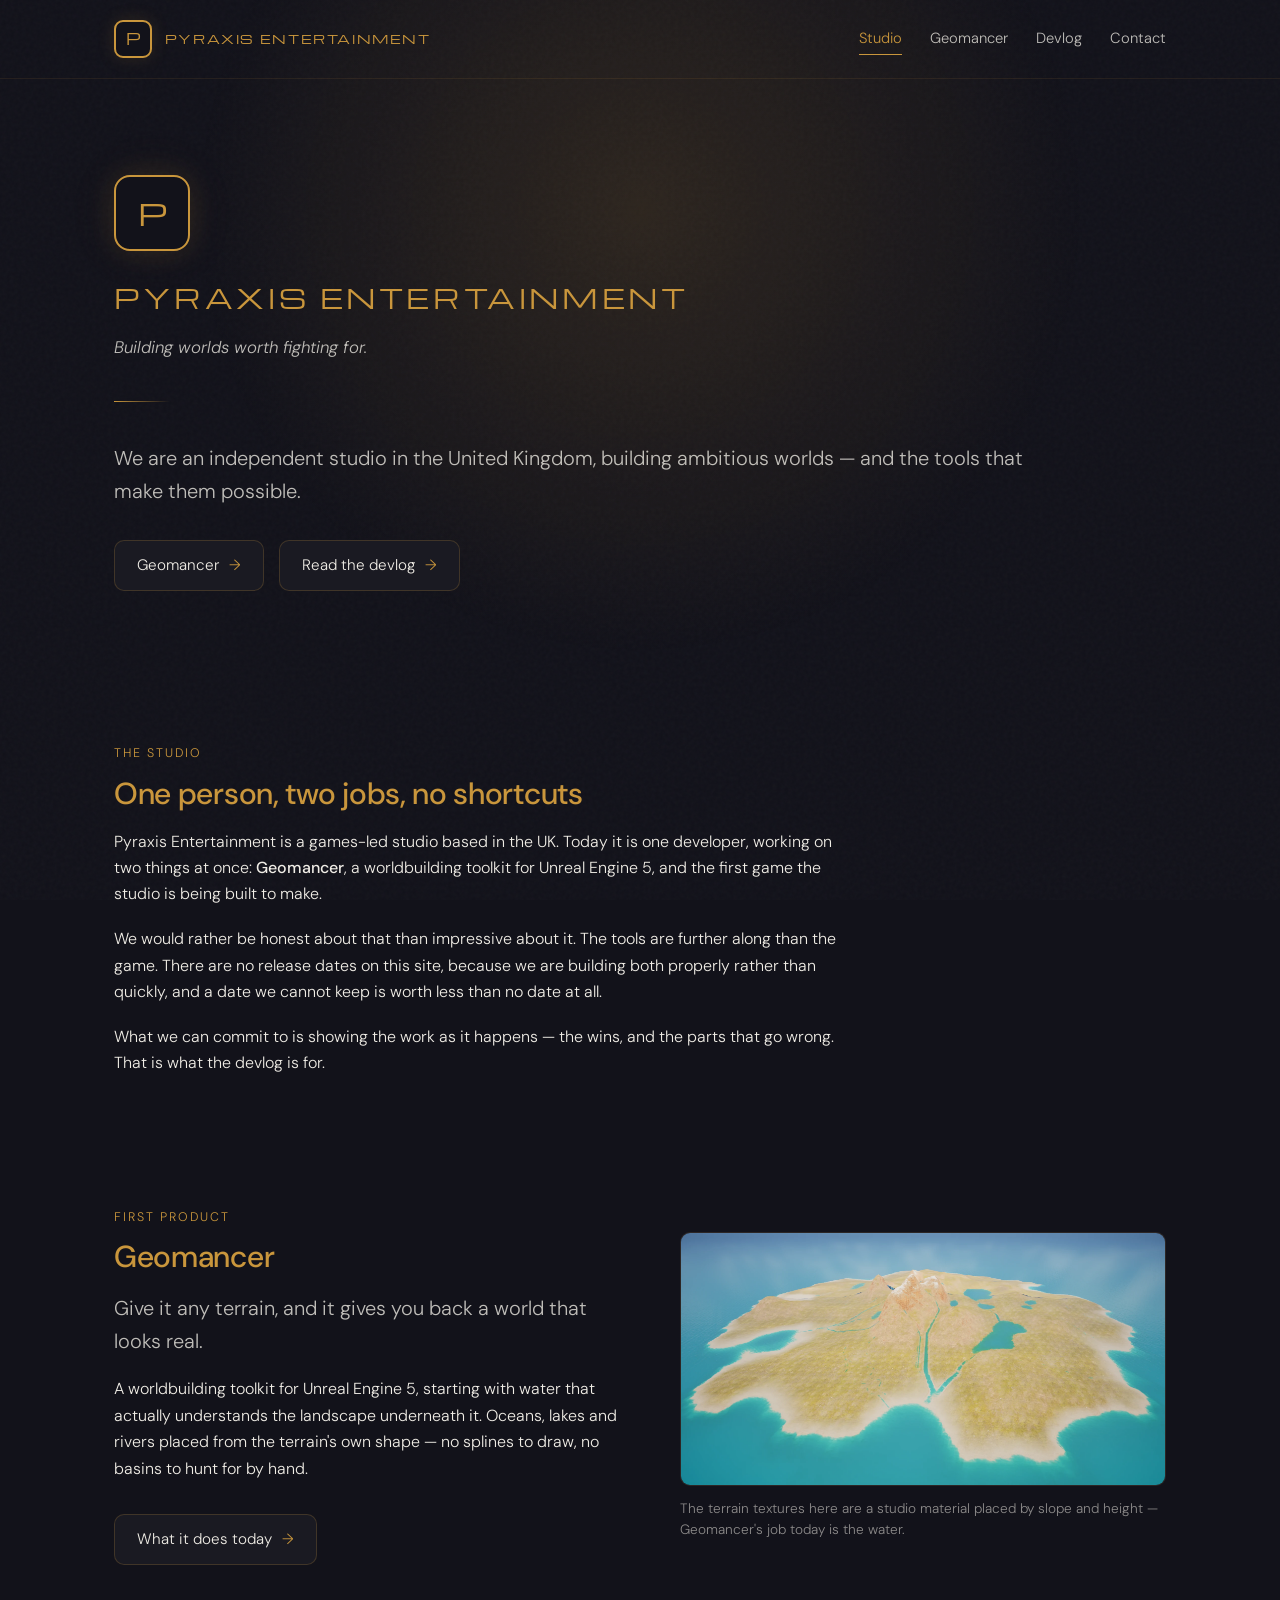
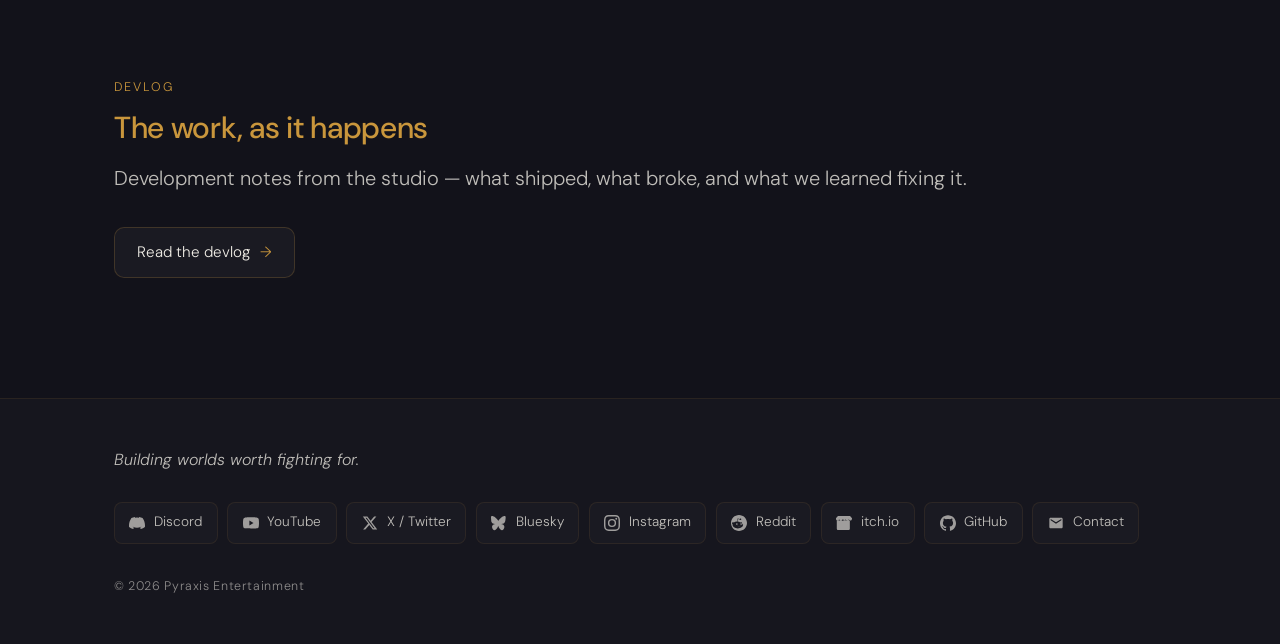
==== index.html @ 4673c550 "Polish §2: the indexing infrastructure the site was missing Support moved to a private inbox on 7 Au" ====
<!DOCTYPE html>
<html lang="en">
<head>
    <meta charset="UTF-8">
    <meta name="viewport" content="width=device-width, initial-scale=1.0">
    <title>Pyraxis Entertainment — Building worlds worth fighting for.</title>
    <meta name="description" content="An independent UK games studio building ambitious worlds — and the tools that make them possible. Geomancer is our worldbuilding toolkit for Unreal Engine 5.">
    <link rel="canonical" href="https://pyraxisentertainment.com/">
    <meta property="og:title" content="Pyraxis Entertainment">
    <meta property="og:description" content="Indie game studio. Building worlds worth fighting for.">
    <meta property="og:url" content="https://pyraxisentertainment.com/">
    <meta property="og:type" content="website">
    <meta property="og:image" content="https://pyraxisentertainment.com/assets/og-image.jpg">
    <meta property="og:image:alt" content="Aerial view of an island in Unreal Engine: ocean, lakes and winding rivers, shorelines shaded by shallow-water materials.">
    <meta name="twitter:card" content="summary_large_image">
    <meta name="theme-color" content="#12121A">
    <link rel="icon" type="image/svg+xml" href="favicon.svg">
    <link rel="icon" type="image/x-icon" href="favicon.ico">
    <link rel="icon" type="image/png" sizes="32x32" href="favicon-32.png">
    <link rel="icon" type="image/png" sizes="64x64" href="favicon-64.png">
    <link rel="icon" type="image/png" sizes="128x128" href="favicon-128.png">
    <link rel="apple-touch-icon" href="apple-touch-icon.png">
    <link rel="preconnect" href="https://fonts.googleapis.com">
    <link rel="preconnect" href="https://fonts.gstatic.com" crossorigin>
    <link href="https://fonts.googleapis.com/css2?family=DM+Sans:ital,wght@0,300;0,400;0,500;1,300;1,400&family=Michroma&display=swap" rel="stylesheet">
    <link rel="stylesheet" href="assets/site.css">

    <!-- Structured data. The rule for every block on this site: it must not
         assert anything the page does not already say out loud. Structured
         data that disagrees with visible content is a manual-action risk,
         not an optimisation. Everything below appears on this page. -->
    <script type="application/ld+json">
    {
        "@context": "https://schema.org",
        "@type": "Organization",
        "name": "Pyraxis Entertainment",
        "url": "https://pyraxisentertainment.com/",
        "logo": "https://pyraxisentertainment.com/favicon-128.png",
        "description": "An independent studio in the United Kingdom, building ambitious worlds — and the tools that make them possible.",
        "sameAs": [
            "https://discord.gg/krRfyV6c7s",
            "https://youtube.com/@PyraxisGames",
            "https://x.com/PyraxisGames",
            "https://bsky.app/profile/pyraxisgames.bsky.social",
            "https://instagram.com/pyraxis_games",
            "https://reddit.com/r/PyraxisGames",
            "https://pyraxisgames.itch.io",
            "https://github.com/Pyraxis-Entertainment"
        ]
    }
    </script>
</head>
<body>
    <a class="skip-link" href="#main">Skip to content</a>

    <header class="site-header">
        <div class="wrap">
            <a class="brand" href="./">
                <span class="brand-mark" aria-hidden="true">P</span>
                <span class="brand-name">Pyraxis Entertainment</span>
            </a>
            <nav class="site-nav" aria-label="Primary">
                <a href="./" aria-current="page">Studio</a>
                <a href="geomancer/">Geomancer</a>
                <a href="devlog/">Devlog</a>
                <a href="contact/">Contact</a>
            </nav>
        </div>
    </header>

    <main id="main">
        <section class="hero">
            <div class="wrap">
                <div class="hero-mark" aria-hidden="true"><span>P</span></div>
                <h1 class="wordmark">Pyraxis Entertainment</h1>
                <p class="tagline">Building worlds worth fighting for.</p>
                <hr class="rule">
                <p class="lede">We are an independent studio in the United Kingdom, building ambitious worlds — and the tools that make them possible.</p>
                <div class="button-row">
                    <a class="btn" href="geomancer/">Geomancer <span class="btn-arrow" aria-hidden="true">&rarr;</span></a>
                    <a class="btn" href="devlog/">Read the devlog <span class="btn-arrow" aria-hidden="true">&rarr;</span></a>
                </div>
            </div>
        </section>

        <section>
            <div class="wrap">
                <p class="eyebrow">The studio</p>
                <h2>One person, two jobs, no shortcuts</h2>
                <div class="prose">
                    <p>Pyraxis Entertainment is a games-led studio based in the UK. Today it is one developer, working on two things at once: <strong>Geomancer</strong>, a worldbuilding toolkit for Unreal Engine 5, and the first game the studio is being built to make.</p>
                    <p>We would rather be honest about that than impressive about it. The tools are further along than the game. There are no release dates on this site, because we are building both properly rather than quickly, and a date we cannot keep is worth less than no date at all.</p>
                    <p>What we can commit to is showing the work as it happens — the wins, and the parts that go wrong. That is what the devlog is for.</p>
                </div>
            </div>
        </section>

        <section>
            <div class="wrap">
                <div class="split">
                    <div>
                        <p class="eyebrow">First product</p>
                        <h2>Geomancer</h2>
                        <p class="lede">Give it any terrain, and it gives you back a world that looks real.</p>
                        <p>A worldbuilding toolkit for Unreal Engine 5, starting with water that actually understands the landscape underneath it. Oceans, lakes and rivers placed from the terrain's own shape — no splines to draw, no basins to hunt for by hand.</p>
                        <div class="button-row">
                            <a class="btn" href="geomancer/">What it does today <span class="btn-arrow" aria-hidden="true">&rarr;</span></a>
                        </div>
                    </div>
                    <figure class="figure-flush">
                        <picture>
                            <source srcset="assets/shots/geomancer-island-hero.webp" type="image/webp">
                            <img src="assets/shots/geomancer-island-hero.jpg" width="1920" height="1001" loading="lazy" decoding="async" alt="Aerial view of an island in Unreal Engine: ocean, lakes and winding rivers, shorelines shaded by shallow-water materials.">
                        </picture>
                        <figcaption>The terrain textures here are a studio material placed by slope and height — Geomancer's job today is the water.</figcaption>
                    </figure>
                </div>
            </div>
        </section>

        <section>
            <div class="wrap">
                <p class="eyebrow">Devlog</p>
                <h2>The work, as it happens</h2>
                <p class="lede">Development notes from the studio — what shipped, what broke, and what we learned fixing it.</p>
                <div class="button-row">
                    <a class="btn" href="devlog/">Read the devlog <span class="btn-arrow" aria-hidden="true">&rarr;</span></a>
                </div>
            </div>
        </section>
    </main>

    <footer class="site-footer">
        <div class="wrap">
            <p class="footer-tagline">Building worlds worth fighting for.</p>
            <nav class="follow" aria-label="Follow and contact">
                <a href="https://discord.gg/krRfyV6c7s" target="_blank" rel="noopener noreferrer">
                    <svg viewBox="0 0 24 24" aria-hidden="true"><path d="M20.317 4.37a19.791 19.791 0 0 0-4.885-1.515.074.074 0 0 0-.079.037c-.21.375-.444.864-.608 1.25a18.27 18.27 0 0 0-5.487 0 12.64 12.64 0 0 0-.617-1.25.077.077 0 0 0-.079-.037A19.736 19.736 0 0 0 3.677 4.37a.07.07 0 0 0-.032.027C.533 9.046-.32 13.58.099 18.057a.082.082 0 0 0 .031.057 19.9 19.9 0 0 0 5.993 3.03.078.078 0 0 0 .084-.028 14.09 14.09 0 0 0 1.226-1.994.076.076 0 0 0-.041-.106 13.107 13.107 0 0 1-1.872-.892.077.077 0 0 1-.008-.128 10.2 10.2 0 0 0 .372-.292.074.074 0 0 1 .077-.01c3.928 1.793 8.18 1.793 12.062 0a.074.074 0 0 1 .078.01c.12.098.246.198.373.292a.077.077 0 0 1-.006.127 12.299 12.299 0 0 1-1.873.892.077.077 0 0 0-.041.107c.36.698.772 1.362 1.225 1.993a.076.076 0 0 0 .084.028 19.839 19.839 0 0 0 6.002-3.03.077.077 0 0 0 .032-.054c.5-5.177-.838-9.674-3.549-13.66a.061.061 0 0 0-.031-.03z"/></svg>
                    <span>Discord</span>
                </a>
                <a href="https://youtube.com/@PyraxisGames" target="_blank" rel="noopener noreferrer">
                    <svg viewBox="0 0 24 24" aria-hidden="true"><path d="M23.498 6.186a3.016 3.016 0 0 0-2.122-2.136C19.505 3.545 12 3.545 12 3.545s-7.505 0-9.377.505A3.017 3.017 0 0 0 .502 6.186C0 8.07 0 12 0 12s0 3.93.502 5.814a3.016 3.016 0 0 0 2.122 2.136c1.871.505 9.376.505 9.376.505s7.505 0 9.377-.505a3.015 3.015 0 0 0 2.122-2.136C24 15.93 24 12 24 12s0-3.93-.502-5.814zM9.545 15.568V8.432L15.818 12l-6.273 3.568z"/></svg>
                    <span>YouTube</span>
                </a>
                <a href="https://x.com/PyraxisGames" target="_blank" rel="noopener noreferrer">
                    <svg viewBox="0 0 24 24" aria-hidden="true"><path d="M18.244 2.25h3.308l-7.227 8.26 8.502 11.24H16.17l-5.214-6.817L4.99 21.75H1.68l7.73-8.835L1.254 2.25H8.08l4.713 6.231zm-1.161 17.52h1.833L7.084 4.126H5.117z"/></svg>
                    <span>X / Twitter</span>
                </a>
                <a href="https://bsky.app/profile/pyraxisgames.bsky.social" target="_blank" rel="noopener noreferrer">
                    <svg viewBox="0 0 24 24" aria-hidden="true"><path d="M12 10.8c-1.087-2.114-4.046-6.053-6.798-7.995C2.566.944 1.561 1.266.902 1.565.139 1.908 0 3.08 0 3.768c0 .69.378 5.65.624 6.479.785 2.627 3.6 3.497 6.212 3.252-3.953.564-7.15 2.702-4.037 8.009C5.098 24.49 7.582 22.27 9.377 19.5c.818-1.263 1.199-2.632 1.44-3.318.241.686.621 2.055 1.44 3.318 1.795 2.77 4.28 4.99 6.578 2.008 3.112-5.307-.084-7.445-4.037-8.009 2.612.245 5.427-.625 6.212-3.252C21.622 9.418 22 4.458 22 3.768c0-.69-.139-1.86-.902-2.203-.659-.299-1.664-.621-4.3 1.24C14.046 4.747 11.087 8.686 10 10.8h2z"/></svg>
                    <span>Bluesky</span>
                </a>
                <a href="https://instagram.com/pyraxis_games" target="_blank" rel="noopener noreferrer">
                    <svg viewBox="0 0 24 24" aria-hidden="true"><path d="M12 2.163c3.204 0 3.584.012 4.85.07 3.252.148 4.771 1.691 4.919 4.919.058 1.265.069 1.645.069 4.849 0 3.205-.012 3.584-.069 4.849-.149 3.225-1.664 4.771-4.919 4.919-1.266.058-1.644.07-4.85.07-3.204 0-3.584-.012-4.849-.07-3.26-.149-4.771-1.699-4.919-4.92-.058-1.265-.07-1.644-.07-4.849 0-3.204.013-3.583.07-4.849.149-3.227 1.664-4.771 4.919-4.919 1.266-.057 1.645-.069 4.849-.069zM12 0C8.741 0 8.333.014 7.053.072 2.695.272.273 2.69.073 7.052.014 8.333 0 8.741 0 12c0 3.259.014 3.668.072 4.948.2 4.358 2.618 6.78 6.98 6.98C8.333 23.986 8.741 24 12 24c3.259 0 3.668-.014 4.948-.072 4.354-.2 6.782-2.618 6.979-6.98.059-1.28.073-1.689.073-4.948 0-3.259-.014-3.667-.072-4.947-.196-4.354-2.617-6.78-6.979-6.98C15.668.014 15.259 0 12 0zm0 5.838a6.162 6.162 0 1 0 0 12.324 6.162 6.162 0 0 0 0-12.324zM12 16a4 4 0 1 1 0-8 4 4 0 0 1 0 8zm6.406-11.845a1.44 1.44 0 1 0 0 2.881 1.44 1.44 0 0 0 0-2.881z"/></svg>
                    <span>Instagram</span>
                </a>
                <a href="https://reddit.com/r/PyraxisGames" target="_blank" rel="noopener noreferrer">
                    <svg viewBox="0 0 24 24" aria-hidden="true"><path d="M12 0C5.373 0 0 5.373 0 12c0 6.627 5.373 12 12 12s12-5.373 12-12c0-6.627-5.373-12-12-12zm6.066 13.98c.028.195.043.393.043.594 0 3.03-3.527 5.49-7.874 5.49-4.348 0-7.875-2.46-7.875-5.49 0-.21.017-.416.05-.618A1.624 1.624 0 0 1 1.5 12.5c0-.907.735-1.641 1.641-1.641.43 0 .82.166 1.113.437 1.18-.853 2.814-1.395 4.621-1.455l.912-4.3a.34.34 0 0 1 .404-.265l3.038.639c.192-.393.584-.667 1.042-.667a1.169 1.169 0 1 1 0 2.337 1.17 1.17 0 0 1-1.149-.95l-2.72-.571-.813 3.832c1.773.072 3.37.614 4.529 1.455.293-.268.68-.433 1.107-.433.906 0 1.64.734 1.64 1.641 0 .56-.28 1.054-.707 1.35l.008.07zM8.834 12.5a1.169 1.169 0 1 0 0 2.337 1.169 1.169 0 0 0 0-2.337zm6.332 0a1.169 1.169 0 1 0 0 2.337 1.169 1.169 0 0 0 0-2.337zm-5.246 3.785c-.083-.083-.083-.218 0-.3.083-.084.218-.084.3 0 .585.585 1.536.814 1.78.814s1.195-.23 1.78-.814c.083-.084.218-.084.3 0 .084.082.084.217 0 .3-.694.695-1.702.934-2.08.934-.378 0-1.386-.24-2.08-.934z"/></svg>
                    <span>Reddit</span>
                </a>
                <a href="https://pyraxisgames.itch.io" target="_blank" rel="noopener noreferrer">
                    <svg viewBox="0 0 24 24" aria-hidden="true"><path d="M3.13 1.338C2.08 1.96.02 4.328 0 4.95v1.03c0 1.303.963 2.412 2.204 2.412 1.386 0 2.476-1.088 2.476-2.41 0 1.322 1.02 2.41 2.405 2.41 1.386 0 2.405-1.088 2.405-2.41 0 1.322 1.063 2.41 2.45 2.41h.12c1.386 0 2.45-1.088 2.45-2.41 0 1.322 1.02 2.41 2.405 2.41 1.385 0 2.405-1.088 2.405-2.41 0 1.322 1.09 2.41 2.476 2.41C22.037 8.392 24 7.283 24 5.98V4.95c-.02-.622-2.08-2.99-3.13-3.612H3.13zm9.12 5.694c-.283.453-.704.965-1.372 1.268-.46.21-.918.27-1.378.27-.86 0-1.432-.332-1.768-.558-.39.254-.942.558-1.768.558-.46 0-.92-.06-1.378-.27-.642-.29-1.07-.77-1.37-1.203-.15.36-.32.638-.52.878-.363.437-.863.79-1.506.96V20.5c0 .602.535 1.839 1.81 2.162h15.952c1.275-.323 1.81-1.56 1.81-2.162V8.935c-.643-.17-1.143-.523-1.506-.96-.2-.24-.37-.517-.52-.877-.3.432-.727.912-1.37 1.202-.457.21-.917.27-1.377.27-.826 0-1.378-.304-1.768-.558-.336.226-.908.558-1.768.558-.46 0-.918-.06-1.378-.27-.668-.303-1.09-.815-1.372-1.268zM7.17 11.36c.006.007 2.382 2.862 4.743 5.49L7.26 22.263h1.2l3.498-3.963 2.895 3.963h4.063l-4.98-6.758 4.568-5.144h-1.195l-4.01 4.51-2.58-3.513H7.17z"/></svg>
                    <span>itch.io</span>
                </a>
                <a href="https://github.com/Pyraxis-Entertainment" target="_blank" rel="noopener noreferrer">
                    <svg viewBox="0 0 24 24" aria-hidden="true"><path d="M12 .297c-6.63 0-12 5.373-12 12 0 5.303 3.438 9.8 8.205 11.385.6.113.82-.258.82-.577 0-.285-.01-1.04-.015-2.04-3.338.724-4.042-1.61-4.042-1.61C4.422 18.07 3.633 17.7 3.633 17.7c-1.087-.744.084-.729.084-.729 1.205.084 1.838 1.236 1.838 1.236 1.07 1.835 2.809 1.305 3.495.998.108-.776.417-1.305.76-1.605-2.665-.3-5.466-1.332-5.466-5.93 0-1.31.465-2.38 1.235-3.22-.135-.303-.54-1.523.105-3.176 0 0 1.005-.322 3.3 1.23.96-.267 1.98-.399 3-.405 1.02.006 2.04.138 3 .405 2.28-1.552 3.285-1.23 3.285-1.23.645 1.653.24 2.873.12 3.176.765.84 1.23 1.91 1.23 3.22 0 4.61-2.805 5.625-5.475 5.92.42.36.81 1.096.81 2.22 0 1.606-.015 2.896-.015 3.286 0 .315.21.69.825.57C20.565 22.092 24 17.592 24 12.297c0-6.627-5.373-12-12-12"/></svg>
                    <span>GitHub</span>
                </a>
                <a href="contact/">
                    <svg viewBox="0 0 24 24" aria-hidden="true"><path d="M20 4H4c-1.1 0-2 .9-2 2v12c0 1.1.9 2 2 2h16c1.1 0 2-.9 2-2V6c0-1.1-.9-2-2-2zm0 4-8 5-8-5V6l8 5 8-5v2z"/></svg>
                    <span>Contact</span>
                </a>
            </nav>
            <p class="footer-legal">&copy; 2026 Pyraxis Entertainment</p>
        </div>
    </footer>
</body>
</html>
---- assets/site.css ----
/* ==========================================================================
   Pyraxis Entertainment — site styles
   Plain CSS. No framework, no build step, no dependencies.

   Tokens inherited from the original one-page site rather than re-derived,
   so the whole site reads as one family.

   Palette rules (Studio Standards v2):
     - never pure black, never pure white on a designed surface
     - Warm Gold is the workhorse accent; Crimson is the accent's accent
     - body copy is Warm White on Void (AAA); gold is for headings and rules
   ========================================================================== */

:root {
    --void: #12121A;
    --charcoal: #1A1A22;
    --warm-gold: #C9963C;
    --crimson: #8B1E2F;
    --warm-white: #F0EDE6;

    --gold-glow: rgba(201, 150, 60, 0.15);
    --gold-glow-strong: rgba(201, 150, 60, 0.3);

    /* Border and rule tints, derived from Warm Gold. */
    --rule-faint: rgba(201, 150, 60, 0.1);
    --rule: rgba(201, 150, 60, 0.22);
    --rule-strong: rgba(201, 150, 60, 0.35);

    /* Text ladder. Every step below is >= 4.5:1 on Void (WCAG AA).
       The original footer sat at 0.2 (1.75:1) and is deliberately not
       carried over — it would have failed on all four pages. */
    --text: var(--warm-white);
    --text-muted: rgba(240, 237, 230, 0.78);
    --text-dim: rgba(240, 237, 230, 0.55);

    --measure: 68ch;
    --page: 1100px;
}

*, *::before, *::after {
    margin: 0;
    padding: 0;
    box-sizing: border-box;
}

html {
    scroll-behavior: smooth;
    -webkit-text-size-adjust: 100%;
}

body {
    font-family: 'DM Sans', 'Inter', 'Segoe UI', sans-serif;
    font-weight: 300;
    background-color: var(--void);
    color: var(--text);
    line-height: 1.65;
    min-height: 100vh;
    display: flex;
    flex-direction: column;
    position: relative;
    overflow-x: hidden;
}

/* Subtle noise texture overlay — carried over from the one-pager. */
body::before {
    content: '';
    position: fixed;
    inset: 0;
    opacity: 0.03;
    background-image: url("data:image/svg+xml,%3Csvg viewBox='0 0 256 256' xmlns='http://www.w3.org/2000/svg'%3E%3Cfilter id='noise'%3E%3CfeTurbulence type='fractalNoise' baseFrequency='0.9' numOctaves='4' stitchTiles='stitch'/%3E%3C/filter%3E%3Crect width='100%25' height='100%25' filter='url(%23noise)'/%3E%3C/svg%3E");
    background-repeat: repeat;
    pointer-events: none;
    z-index: 0;
}

/* Radial gold glow behind the top of the page. */
body::after {
    content: '';
    position: absolute;
    top: -240px;
    left: 50%;
    transform: translateX(-50%);
    width: 900px;
    height: 900px;
    max-width: 160vw;
    background: radial-gradient(circle, var(--gold-glow) 0%, transparent 70%);
    pointer-events: none;
    z-index: 0;
}

/* --------------------------------------------------------------------------
   Shared furniture
   -------------------------------------------------------------------------- */

.wrap {
    width: 100%;
    max-width: var(--page);
    margin-inline: auto;
    padding-inline: 1.5rem;
}

main {
    flex: 1 0 auto;
    position: relative;
    z-index: 1;
}

a {
    color: var(--warm-gold);
    text-decoration-color: var(--rule-strong);
    text-underline-offset: 0.2em;
}

/* Every hover style in this file is gated on (hover: hover).

   On a touchscreen there is no pointer to move away, so a :hover style
   latches after a tap and stays until the user taps something else. The
   gate costs nothing on a mouse, where the query is always true.

   Each gate is written around the rule it guards, IN PLACE. Do not gather
   them into one @media block at the end of the file: six hover rules share
   their specificity with a neighbouring :active or [aria-current] rule and
   win or lose on source order alone, so moving them silently changes
   behaviour. Every one of those pairs is commented where it sits — search
   this file for "ORDER IS LOAD-BEARING". */
@media (hover: hover) {
    a:hover {
        text-decoration-color: var(--warm-gold);
    }
}

/* Visible keyboard focus. The original site had none. */
a:focus-visible,
button:focus-visible {
    outline: 2px solid var(--warm-gold);
    outline-offset: 3px;
    border-radius: 3px;
}

.skip-link {
    position: absolute;
    left: -9999px;
    top: 0;
    z-index: 100;
    background: var(--charcoal);
    color: var(--warm-white);
    padding: 0.75rem 1.25rem;
    border: 1px solid var(--rule-strong);
    border-radius: 0 0 8px 0;
}

.skip-link:focus {
    left: 0;
}

/* --------------------------------------------------------------------------
   Header
   -------------------------------------------------------------------------- */

.site-header {
    position: relative;
    z-index: 2;
    border-bottom: 1px solid var(--rule-faint);
}

.site-header .wrap {
    display: flex;
    align-items: center;
    justify-content: space-between;
    gap: 1.5rem;
    flex-wrap: wrap;
    padding-block: 1.25rem;
}

.brand {
    display: inline-flex;
    align-items: center;
    gap: 0.8rem;
    text-decoration: none;
    color: inherit;
}

.brand-mark {
    width: 38px;
    height: 38px;
    flex-shrink: 0;
    border-radius: 9px;
    background: var(--void);
    border: 2px solid var(--warm-gold);
    display: flex;
    align-items: center;
    justify-content: center;
    font-family: 'Michroma', sans-serif;
    font-size: 0.95rem;
    line-height: 1;
    color: var(--warm-gold);
    box-shadow: 0 0 18px var(--gold-glow);
    transition: box-shadow 0.3s ease;
}

@media (hover: hover) {
    .brand:hover .brand-mark {
        box-shadow: 0 0 24px var(--gold-glow-strong);
    }
}

/* Michroma is used for the wordmark ONLY, uppercase, 0.12–0.16em tracking. */
.brand-name {
    font-family: 'Michroma', sans-serif;
    font-size: 0.72rem;
    letter-spacing: 0.14em;
    text-transform: uppercase;
    color: var(--warm-gold);
}

.site-nav {
    display: flex;
    gap: 1.75rem;
    font-size: 0.92rem;
}

.site-nav a {
    color: var(--text-muted);
    text-decoration: none;
    padding-block: 0.2rem;
    border-bottom: 1px solid transparent;
    transition: color 0.25s ease, border-color 0.25s ease;
}

/* ORDER IS LOAD-BEARING for the three rules below.

   :hover, [aria-current="true"] and [aria-current="page"] are all
   specificity (0,2,1), so nothing but source order separates them: the
   current-state rules win because they come last. Move the hover rule
   below them — or lift it into a shared @media block at the end of the
   file — and hovering the current nav item repaints it, so the marker
   vanishes at the moment the reader points at it. Keep this order. */
@media (hover: hover) {
    .site-nav a:hover {
        color: var(--warm-white);
        border-bottom-color: var(--rule-strong);
    }
}

/* The section state. A documentation page is inside the Geomancer section
   but is not the Geomancer page, so it marks the nav item "true" rather
   than "page" — "page" would be a false claim to a screen reader. See
   README, "Layout". Deliberately softer than the page state below: gold
   text, no underline, so the two are distinguishable. */
.site-nav a[aria-current="true"] {
    color: var(--warm-gold);
}

.site-nav a[aria-current="page"] {
    color: var(--warm-gold);
    border-bottom-color: var(--warm-gold);
}

/* --------------------------------------------------------------------------
   Typography
   -------------------------------------------------------------------------- */

h1, h2, h3 {
    font-family: 'DM Sans', 'Inter', 'Segoe UI', sans-serif;
    font-weight: 500;
    line-height: 1.2;
    color: var(--warm-gold);
    letter-spacing: -0.01em;
}

h1 {
    font-size: clamp(2rem, 5vw, 3rem);
}

h2 {
    font-size: clamp(1.4rem, 3vw, 1.9rem);
    margin-top: 3rem;
    margin-bottom: 1rem;
}

/* An eyebrow already provides the separation a heading's top margin gives. */
.eyebrow + h2 {
    margin-top: 0;
}

h3 {
    font-size: 1.15rem;
    color: var(--warm-white);
    margin-bottom: 0.4rem;
}

p {
    margin-bottom: 1.15rem;
}

strong {
    font-weight: 500;
    color: var(--warm-white);
}

em {
    font-style: italic;
}

.lede {
    font-size: clamp(1.05rem, 2.2vw, 1.25rem);
    color: var(--text-muted);
    max-width: var(--measure);
}

.tagline {
    font-style: italic;
    font-size: 1.05rem;
    color: var(--text-muted);
}

.eyebrow {
    font-size: 0.78rem;
    letter-spacing: 0.16em;
    text-transform: uppercase;
    color: var(--warm-gold);
    margin-bottom: 0.75rem;
}

.rule {
    width: 56px;
    height: 1px;
    border: 0;
    background: linear-gradient(90deg, var(--warm-gold), transparent);
    margin-block: 2.5rem;
}

/* Prose column — used by devlog entries. */
.prose {
    max-width: var(--measure);
}

.prose ul {
    margin: 0 0 1.5rem 1.1rem;
}

.prose li {
    margin-bottom: 0.9rem;
    padding-left: 0.3rem;
}

.prose li::marker {
    color: var(--warm-gold);
}

/* --------------------------------------------------------------------------
   Sections and hero
   -------------------------------------------------------------------------- */

section {
    padding-block: 3.5rem;
}

/* Section following one that already supplies the top spacing. */
.section-flush {
    padding-top: 0;
}

.section-snug {
    padding-top: 1rem;
}

/* Scoped to .hero on purpose, and it must stay scoped.

   Unscoped this was a single-class rule sitting above .hero's padding-block
   shorthand, which resolves to the same physical property. Equal
   specificity, later rule wins, so it never applied once from the day it
   was written — the hero kept its full 96px bottom padding. The second
   class makes it win on specificity instead of on position, so it survives
   the file being reordered. */
.hero.section-hero-flush {
    padding-bottom: 0;
}

.figure-flush {
    margin: 0;
}

.hero {
    padding-block: clamp(3.5rem, 9vw, 6rem);
}

.hero-mark {
    width: 76px;
    height: 76px;
    border-radius: 16px;
    background: var(--void);
    border: 2px solid var(--warm-gold);
    display: flex;
    align-items: center;
    justify-content: center;
    margin-bottom: 1.75rem;
    box-shadow: 0 0 30px var(--gold-glow), 0 0 60px rgba(201, 150, 60, 0.06);
}

.hero-mark span {
    font-family: 'Michroma', sans-serif;
    font-size: 1.9rem;
    line-height: 1;
    color: var(--warm-gold);
}

/* The full wordmark, Michroma, wordmark-only use. */
.wordmark {
    font-family: 'Michroma', sans-serif;
    font-size: clamp(1rem, 3.4vw, 1.6rem);
    letter-spacing: 0.14em;
    text-transform: uppercase;
    color: var(--warm-gold);
    line-height: 1.45;
    margin-bottom: 1.1rem;
}

.button-row {
    display: flex;
    flex-wrap: wrap;
    gap: 0.9rem;
    margin-top: 2rem;
}

.btn {
    display: inline-flex;
    align-items: center;
    gap: 0.6rem;
    padding: 0.75rem 1.4rem;
    border-radius: 10px;
    background: var(--charcoal);
    border: 1px solid var(--rule);
    color: var(--warm-white);
    text-decoration: none;
    font-size: 0.95rem;
    transition: border-color 0.3s ease, transform 0.3s ease, box-shadow 0.3s ease;
}

/* ORDER IS LOAD-BEARING. :hover and :active are both (0,2,0), so :active
   only wins — and the button only presses back down under the cursor —
   because it comes second. Same trap as the nav rules above. */
@media (hover: hover) {
    .btn:hover {
        border-color: var(--rule-strong);
        transform: translateY(-1px);
        box-shadow: 0 4px 20px rgba(201, 150, 60, 0.08);
    }
}

.btn:active {
    transform: translateY(0);
}

.btn-arrow {
    color: var(--warm-gold);
}

/* Crimson call-to-action.
   RESERVED — deliberately unused at v1. This is the "View on Fab" button for
   the moment the Geomancer listing goes live. Geomancer has no store page
   yet, so the page states that in a sentence rather than offering a button
   that goes nowhere. Do not delete this as dead code: it is the one
   sanctioned Crimson use on the site. */
.cta-crimson {
    background: var(--crimson);
    border-color: var(--crimson);
    color: var(--warm-white);
}

/* Gated like every other hover rule even though .cta-crimson is not in use
   yet — guarding it now means the View on Fab button arrives already
   correct on a phone, rather than depending on someone remembering. */
@media (hover: hover) {
    .cta-crimson:hover {
        border-color: var(--crimson);
        box-shadow: 0 4px 22px rgba(139, 30, 47, 0.35);
    }
}

/* --------------------------------------------------------------------------
   Cards
   -------------------------------------------------------------------------- */

.card {
    background: var(--charcoal);
    border: 1px solid var(--rule-faint);
    border-radius: 12px;
    padding: 1.6rem;
    transition: border-color 0.3s ease, transform 0.3s ease, box-shadow 0.3s ease;
}

a.card {
    display: block;
    text-decoration: none;
    color: inherit;
}

/* ORDER IS LOAD-BEARING — :active must stay below :hover, both (0,2,1). */
@media (hover: hover) {
    a.card:hover {
        border-color: var(--rule-strong);
        transform: translateY(-2px);
        box-shadow: 0 6px 26px rgba(201, 150, 60, 0.07);
    }
}

a.card:active {
    transform: translateY(0);
}

.card-grid {
    display: grid;
    gap: 1.25rem;
    grid-template-columns: repeat(auto-fit, minmax(260px, 1fr));
}

.feature-list {
    display: grid;
    gap: 1.25rem;
    grid-template-columns: repeat(auto-fit, minmax(280px, 1fr));
    margin-top: 2rem;
    list-style: none;
}

.feature-list p {
    margin-bottom: 0;
    color: var(--text-muted);
    font-size: 0.95rem;
}

.split {
    display: grid;
    gap: 2.5rem;
    grid-template-columns: 1fr;
    align-items: center;
}

@media (min-width: 860px) {
    .split {
        grid-template-columns: 1.05fr 1fr;
        gap: 3.5rem;
    }
}

/* --------------------------------------------------------------------------
   Images
   -------------------------------------------------------------------------- */

figure {
    margin-block: 2.25rem;
}

figure img {
    display: block;
    width: 100%;
    height: auto;
    border-radius: 10px;
    border: 1px solid var(--rule-faint);
    background: var(--charcoal);
}

figcaption {
    margin-top: 0.75rem;
    font-size: 0.85rem;
    color: var(--text-dim);
    line-height: 1.55;
}

/* Wide figures inside a prose column may bleed slightly wider on desktop. */
@media (min-width: 1000px) {
    .prose .bleed {
        width: calc(100% + 8rem);
        margin-left: -4rem;
    }
}

.gallery {
    display: grid;
    gap: 1.75rem;
    grid-template-columns: repeat(auto-fit, minmax(420px, 1fr));
}

.gallery figure {
    margin: 0;
    display: flex;
    flex-direction: column;
}

/* A comparison block is the point of the gallery, not one cell of it. */
.gallery > .compare {
    grid-column: 1 / -1;
}

@media (max-width: 700px) {
    .gallery {
        grid-template-columns: 1fr;
    }
}

/* --------------------------------------------------------------------------
   Pending / placeholder blocks
   These are deliberately loud. Nothing carrying one of these may ship.
   Crimson is the alert colour in the brand palette; this is that use.
   -------------------------------------------------------------------------- */

.pending {
    border: 2px dashed var(--crimson);
    border-radius: 10px;
    background: rgba(139, 30, 47, 0.08);
    padding: 1.4rem 1.5rem;
    margin-block: 2rem;
}

.pending-label {
    font-size: 0.75rem;
    letter-spacing: 0.14em;
    text-transform: uppercase;
    color: var(--warm-white);
    font-weight: 500;
    margin-bottom: 0.75rem;
}

.pending-label::before {
    content: '\25C6';
    color: var(--crimson);
    margin-right: 0.6rem;
    /* Crimson is decorative here; the word "PENDING" carries the meaning,
       so nothing depends on colour alone. */
}

.pending ul {
    margin: 0 0 0 1.1rem;
}

.pending li {
    font-size: 0.9rem;
    color: var(--text-muted);
    margin-bottom: 0.35rem;
}

.pending p:last-child {
    margin-bottom: 0;
}

.pending-note {
    margin-top: 0.75rem;
    font-size: 0.9rem;
    color: var(--text-muted);
}

.pending code {
    font-family: ui-monospace, 'Cascadia Mono', Consolas, monospace;
    font-size: 0.85em;
    color: var(--warm-gold);
}

/* --------------------------------------------------------------------------
   Pending media frames

   A slot whose image has not been captured yet. Deliberately QUIET — it has
   to read as "not photographed yet", not as a broken page. The loud
   .pending banner at the top of the page is what stops an unfinished site
   going live; this is not that, and must not try to be.

   The frame holds the final aspect ratio and the real caption sits beneath
   it already, so when the file lands the image drops in place.
   -------------------------------------------------------------------------- */

.frame-pending {
    aspect-ratio: 16 / 9;
    display: flex;
    flex-direction: column;
    align-items: center;
    justify-content: center;
    gap: 0.7rem;
    padding: 1.5rem;
    text-align: center;
    border: 1px solid var(--rule);
    border-radius: 10px;
    background:
        linear-gradient(180deg, rgba(201, 150, 60, 0.05), transparent 55%),
        var(--charcoal);
}

.frame-pending svg {
    width: 30px;
    height: 30px;
    fill: none;
    stroke: var(--warm-gold);
    stroke-width: 1.25;
    stroke-linecap: round;
    stroke-linejoin: round;
    opacity: 0.65;
}

.frame-pending p {
    margin: 0;
    font-size: 0.72rem;
    letter-spacing: 0.16em;
    text-transform: uppercase;
    color: var(--warm-gold);
}

/* --------------------------------------------------------------------------
   Before/after comparison

   Without JavaScript this is two panes side by side (stacked on narrow
   screens), each labelled, under one caption — complete and readable on its
   own. assets/compare.js upgrades it into a draggable comparison by adding
   .compare--ready. Everything below the "ready" marker is that upgrade; if
   the script never runs, none of it applies.
   -------------------------------------------------------------------------- */

.compare {
    margin-block: 2.25rem;
}

.compare-stack {
    display: grid;
    gap: 1rem;
}

@media (min-width: 700px) {
    .compare-stack {
        grid-template-columns: 1fr 1fr;
    }
}

.compare-pane img,
.compare-pane picture {
    display: block;
    width: 100%;
    height: auto;
    border-radius: 10px;
}

.compare-pane-label {
    margin: 0.6rem 0 0;
    font-size: 0.72rem;
    letter-spacing: 0.14em;
    text-transform: uppercase;
    color: var(--text-dim);
}

/* ---- upgraded state ---- */

.compare--ready .compare-stack {
    display: block;
    position: relative;
    gap: 0;
    border-radius: 10px;
    overflow: hidden;
}

.compare--ready .compare-pane[data-compare-pane="after"] {
    position: absolute;
    inset: 0;
    /* Left of the divider shows "before", right of it shows "after". */
    clip-path: inset(0 0 0 var(--compare-pos, 50%));
}

.compare--ready .compare-pane img,
.compare--ready .compare-pane picture,
.compare--ready .compare-pane .frame-pending {
    border-radius: 0;
    height: 100%;
}

/* In the upgrade the labels become corner badges rather than captions. */
.compare--ready .compare-pane-label {
    position: absolute;
    bottom: 0.75rem;
    margin: 0;
    padding: 0.3rem 0.7rem;
    border-radius: 6px;
    background: rgba(18, 18, 26, 0.72);
    color: var(--warm-white);
    pointer-events: none;
}

.compare--ready .compare-pane[data-compare-pane="before"] .compare-pane-label {
    left: 0.75rem;
}

.compare--ready .compare-pane[data-compare-pane="after"] .compare-pane-label {
    right: 0.75rem;
}

.compare-divider {
    position: absolute;
    top: 0;
    bottom: 0;
    left: var(--compare-pos, 50%);
    width: 2px;
    margin-left: -1px;
    background: var(--warm-gold);
    pointer-events: none;
}

.compare-divider::after {
    content: '';
    position: absolute;
    top: 50%;
    left: 50%;
    width: 38px;
    height: 38px;
    transform: translate(-50%, -50%);
    border: 2px solid var(--warm-gold);
    border-radius: 50%;
    background: rgba(18, 18, 26, 0.55);
    box-shadow: 0 0 18px var(--gold-glow-strong);
}

/* The control covers the whole image so it can be dragged anywhere, and
   because it is a real range input it also works from the keyboard and
   announces itself to a screen reader. */
.compare-range {
    position: absolute;
    inset: 0;
    width: 100%;
    height: 100%;
    margin: 0;
    padding: 0;
    opacity: 0;
    cursor: ew-resize;
    -webkit-appearance: none;
    appearance: none;
    background: transparent;
}

.compare-range::-webkit-slider-thumb {
    -webkit-appearance: none;
    width: 44px;
    height: 44px;
}

.compare-range::-moz-range-thumb {
    width: 44px;
    height: 44px;
    border: 0;
    opacity: 0;
}

/* The input itself is invisible, so focus has to show on the divider. */
.compare-range:focus-visible ~ .compare-divider,
.compare-stack:focus-within .compare-divider {
    outline: 2px solid var(--warm-white);
    outline-offset: 2px;
}

/* Only true once the slider exists, so it only appears then. */
.compare-hint {
    display: none;
}

.compare--ready .compare-hint {
    display: inline;
}

/* --------------------------------------------------------------------------
   Devlog entry list
   -------------------------------------------------------------------------- */

.entry-list {
    list-style: none;
    display: grid;
    gap: 1.25rem;
    margin-top: 2.5rem;
}

.entry-meta {
    font-size: 0.8rem;
    letter-spacing: 0.1em;
    text-transform: uppercase;
    color: var(--text-dim);
    margin-bottom: 0.5rem;
}

.entry-title {
    font-size: 1.25rem;
    color: var(--warm-gold);
    font-weight: 500;
    margin-top: 0;
    margin-bottom: 0.5rem;
    line-height: 1.3;
}

.entry-summary {
    color: var(--text-muted);
    font-size: 0.95rem;
    margin-bottom: 0;
}

.entry-header {
    margin-bottom: 2.5rem;
}

/* The email address on the contact page, under each intent. */
.contact-route {
    margin-top: 1rem;
    margin-bottom: 0;
    font-size: 0.95rem;
    word-break: break-word;
}

.entry-date {
    font-size: 0.85rem;
    letter-spacing: 0.1em;
    text-transform: uppercase;
    color: var(--text-dim);
    margin-bottom: 0.75rem;
}

/* The snapshot convention: every entry is a dated log and says when its
   figures were checked, so it stays correct as the tool moves on. */
.verified-note {
    font-size: 0.85rem;
    color: var(--text-dim);
    border-left: 2px solid var(--rule);
    padding-left: 0.9rem;
    margin-block: 2rem;
}

/* --------------------------------------------------------------------------
   Footer
   -------------------------------------------------------------------------- */

.site-footer {
    position: relative;
    z-index: 1;
    flex-shrink: 0;
    margin-top: 4rem;
    border-top: 1px solid var(--rule-faint);
    background: rgba(26, 26, 34, 0.5);
    padding-block: 3rem;
}

.footer-tagline {
    font-family: 'DM Sans', 'Inter', 'Segoe UI', sans-serif;
    font-style: italic;
    color: var(--text-muted);
    margin-bottom: 1.75rem;
}

.follow {
    display: flex;
    flex-wrap: wrap;
    gap: 0.6rem;
    margin-bottom: 2rem;
}

.follow a {
    display: inline-flex;
    align-items: center;
    gap: 0.55rem;
    padding: 0.55rem 0.9rem;
    background: var(--charcoal);
    border: 1px solid var(--rule-faint);
    border-radius: 8px;
    color: var(--text-muted);
    text-decoration: none;
    font-size: 0.85rem;
    transition: border-color 0.3s ease, color 0.3s ease, transform 0.3s ease;
}

/* ORDER IS LOAD-BEARING — :active must stay below :hover, both (0,2,1). */
@media (hover: hover) {
    .follow a:hover {
        border-color: var(--rule-strong);
        color: var(--warm-white);
        transform: translateY(-1px);
    }
}

.follow a:active {
    transform: translateY(0);
}

.follow svg {
    width: 16px;
    height: 16px;
    flex-shrink: 0;
    fill: currentColor;
    opacity: 0.8;
}

@media (hover: hover) {
    .follow a:hover svg {
        fill: var(--warm-gold);
        opacity: 1;
    }
}

/* 0.55 alpha = 5.43:1 on Void, WCAG AA. The original 0.2 was 1.75:1. */
.footer-legal {
    font-size: 0.78rem;
    letter-spacing: 0.05em;
    color: var(--text-dim);
    margin-bottom: 0;
}

/* --------------------------------------------------------------------------
   Responsive
   -------------------------------------------------------------------------- */

@media (max-width: 640px) {
    .site-header .wrap {
        padding-block: 1rem;
    }

    .site-nav {
        gap: 1.25rem;
        font-size: 0.88rem;
        width: 100%;
    }

    section {
        padding-block: 2.5rem;
    }

    .follow a {
        font-size: 0.8rem;
        padding: 0.5rem 0.75rem;
    }

    .prose .bleed {
        width: 100%;
        margin-left: 0;
    }
}

/* --------------------------------------------------------------------------
   Motion
   -------------------------------------------------------------------------- */

@media (prefers-reduced-motion: reduce) {
    html {
        scroll-behavior: auto;
    }

    *, *::before, *::after {
        animation-duration: 0.01ms !important;
        animation-iteration-count: 1 !important;
        transition-duration: 0.01ms !important;
    }
}

/* --------------------------------------------------------------------------
   Documentation

   Used only by /geomancer/docs/ and /geomancer/changelog/. Docs are reference
   material rather than pitch, so they need three things the rest of the site
   does not: a contents rail, real tables, and inline code. Everything below
   is built from the existing tokens — no new colours, no new fonts.

   The docs measure is wider than --measure. Prose wants 68ch; a settings
   table with a Default column does not fit in it, and wrapping every cell to
   two lines is worse than a slightly wider column.
   -------------------------------------------------------------------------- */

/* Breadcrumb — docs sit two levels down, so the way back needs saying. */
.breadcrumb {
    font-size: 0.8rem;
    letter-spacing: 0.08em;
    text-transform: uppercase;
    color: var(--text-dim);
    margin-bottom: 1.25rem;
}

.breadcrumb a {
    color: var(--text-muted);
    text-decoration: none;
    border-bottom: 1px solid var(--rule);
}

@media (hover: hover) {
    .breadcrumb a:hover {
        color: var(--warm-gold);
        border-bottom-color: var(--rule-strong);
    }
}

.breadcrumb span {
    margin-inline: 0.5rem;
    color: var(--rule-strong);
}

/* Section switcher across the docs set. */
.doc-nav {
    display: flex;
    flex-wrap: wrap;
    gap: 0.6rem;
    margin-block: 2rem;
    padding-bottom: 2rem;
    border-bottom: 1px solid var(--rule-faint);
    list-style: none;
}

.doc-nav a {
    display: inline-block;
    padding: 0.45rem 0.95rem;
    border-radius: 999px;
    border: 1px solid var(--rule-faint);
    background: var(--charcoal);
    color: var(--text-muted);
    text-decoration: none;
    font-size: 0.88rem;
    transition: border-color 0.3s ease, color 0.3s ease;
}

/* ORDER IS LOAD-BEARING, same as the site nav: :hover and
   [aria-current="page"] are both (0,2,1) and only source order separates
   them. They happen to declare identical values today, so nothing looks
   wrong if they swap — which is exactly why this is worth writing down.
   The moment the current pill is given its own background (it should be:
   a hovered pill and the current pill are indistinguishable), order starts
   to matter visibly. Keep the current-state rule last. */
@media (hover: hover) {
    .doc-nav a:hover {
        border-color: var(--rule-strong);
        color: var(--warm-gold);
    }
}

.doc-nav a[aria-current="page"] {
    border-color: var(--rule-strong);
    color: var(--warm-gold);
}

/* The version stamp. Same convention as a devlog entry: a docs page states
   which release it describes and when it was checked, so an archived copy
   stays correct instead of going quietly wrong. */
.doc-version {
    font-size: 0.85rem;
    letter-spacing: 0.1em;
    text-transform: uppercase;
    color: var(--text-dim);
    margin-bottom: 0.75rem;
}

/* Shown only on archived versions under /docs/<n>/. */
.doc-archived {
    border: 1px solid var(--rule-strong);
    border-radius: 10px;
    background: rgba(201, 150, 60, 0.06);
    padding: 1rem 1.25rem;
    font-size: 0.9rem;
    color: var(--text-muted);
    margin-block: 1.5rem;
}

.doc-archived strong {
    color: var(--warm-gold);
}

/* Contents rail beside the body on wide screens, above it on narrow. */
.doc-layout {
    display: grid;
    gap: 2.5rem;
    grid-template-columns: 1fr;
    align-items: start;
}

@media (min-width: 940px) {
    .doc-layout {
        grid-template-columns: 200px 1fr;
        gap: 3.5rem;
    }

    .doc-toc {
        position: sticky;
        top: 2rem;
    }
}

.doc-toc h2 {
    font-size: 0.78rem;
    letter-spacing: 0.16em;
    text-transform: uppercase;
    color: var(--warm-gold);
    margin: 0 0 1rem;
}

.doc-toc ol {
    list-style: none;
    margin: 0;
    padding: 0;
    border-left: 1px solid var(--rule-faint);
}

.doc-toc li {
    margin: 0;
}

.doc-toc a {
    display: block;
    padding: 0.4rem 0 0.4rem 0.9rem;
    margin-left: -1px;
    border-left: 1px solid transparent;
    font-size: 0.88rem;
    color: var(--text-muted);
    text-decoration: none;
    line-height: 1.4;
}

@media (hover: hover) {
    .doc-toc a:hover {
        color: var(--warm-gold);
        border-left-color: var(--rule-strong);
    }
}

.doc-body {
    max-width: 78ch;
    min-width: 0;
}

/* Anchored headings must not land under the sticky rail. */
.doc-body h2,
.doc-body h3 {
    scroll-margin-top: 2rem;
}

.doc-body h2 {
    padding-top: 1rem;
    border-top: 1px solid var(--rule-faint);
}

.doc-body h2:first-of-type {
    padding-top: 0;
    border-top: 0;
    margin-top: 1rem;
}

.doc-body ul,
.doc-body ol {
    margin: 0 0 1.5rem 1.1rem;
}

.doc-body li {
    margin-bottom: 0.7rem;
    padding-left: 0.3rem;
    color: var(--text-muted);
}

.doc-body li::marker {
    color: var(--warm-gold);
}

.doc-body p {
    color: var(--text-muted);
}

.doc-body p strong,
.doc-body li strong {
    color: var(--warm-white);
}

/* Inline code. The .pending rule already styles code inside that banner;
   this is the same treatment everywhere else. */
.doc-body code,
.callout code,
td code,
th code {
    font-family: ui-monospace, 'Cascadia Mono', Consolas, monospace;
    font-size: 0.88em;
    color: var(--warm-gold);
    background: rgba(201, 150, 60, 0.07);
    border-radius: 4px;
    padding: 0.1em 0.4em;
}

/* Callouts. Two flavours only — a note and a warning — because a third
   would need a third colour and the palette has no room for one. The label
   carries the meaning, so nothing depends on colour alone. */
.callout {
    border: 1px solid var(--rule);
    border-left-width: 3px;
    border-radius: 8px;
    background: var(--charcoal);
    padding: 1.15rem 1.3rem;
    margin-block: 1.75rem;
}

.callout p:last-child {
    margin-bottom: 0;
}

.callout-label {
    font-size: 0.72rem;
    letter-spacing: 0.16em;
    text-transform: uppercase;
    color: var(--warm-gold);
    margin-bottom: 0.5rem;
}

.callout--warn {
    border-left-color: var(--crimson);
    background: rgba(139, 30, 47, 0.06);
}

.callout--warn .callout-label {
    color: var(--warm-white);
}

.callout--warn .callout-label::before {
    content: '\25C6';
    color: var(--crimson);
    margin-right: 0.5rem;
}

/* Tables. Horizontally scrollable on narrow screens rather than crushed —
   the wrapper is focusable so the scroll is reachable from the keyboard. */
.table-wrap {
    overflow-x: auto;
    margin-block: 1.75rem;
    border: 1px solid var(--rule-faint);
    border-radius: 10px;
}

.table-wrap:focus-visible {
    outline: 2px solid var(--warm-gold);
    outline-offset: 2px;
}

.table-wrap table {
    width: 100%;
    border-collapse: collapse;
    font-size: 0.92rem;
    min-width: 34rem;
}

.table-wrap caption {
    text-align: left;
    padding: 1rem 1.15rem 0;
    font-size: 0.78rem;
    letter-spacing: 0.16em;
    text-transform: uppercase;
    color: var(--warm-gold);
}

.table-wrap th {
    text-align: left;
    font-weight: 500;
    color: var(--warm-white);
    background: var(--charcoal);
    padding: 0.85rem 1.15rem;
    border-bottom: 1px solid var(--rule);
    white-space: nowrap;
}

.table-wrap td {
    padding: 0.85rem 1.15rem;
    border-bottom: 1px solid var(--rule-faint);
    color: var(--text-muted);
    vertical-align: top;
}

.table-wrap tr:last-child td {
    border-bottom: 0;
}

.table-wrap td:first-child {
    color: var(--warm-white);
    white-space: nowrap;
}

/* The bug-report template. Its canonical home is here — the Discord pin and
   the store listing both link to this, rather than each keeping a copy. */
.field-list {
    list-style: none;
    margin: 1.75rem 0;
    padding: 1.4rem 1.5rem;
    border: 1px solid var(--rule);
    border-radius: 10px;
    background: var(--charcoal);
}

.field-list li {
    margin-bottom: 0.75rem;
    padding-left: 0;
    color: var(--text-muted);
    font-size: 0.94rem;
}

.field-list li:last-child {
    margin-bottom: 0;
}

.field-list strong {
    color: var(--warm-white);
    font-weight: 500;
}

/* Release history. Empty until 1.0 ships, and it says so rather than
   pretending otherwise. */
.release-list {
    list-style: none;
    margin: 2rem 0 0;
    padding: 0;
}

.release-list > li {
    border-left: 2px solid var(--rule);
    padding: 0 0 2rem 1.5rem;
    margin: 0;
}

.release-list > li:last-child {
    padding-bottom: 0;
}

.release-version {
    font-size: 0.85rem;
    letter-spacing: 0.1em;
    text-transform: uppercase;
    color: var(--warm-gold);
    margin-bottom: 0.5rem;
}
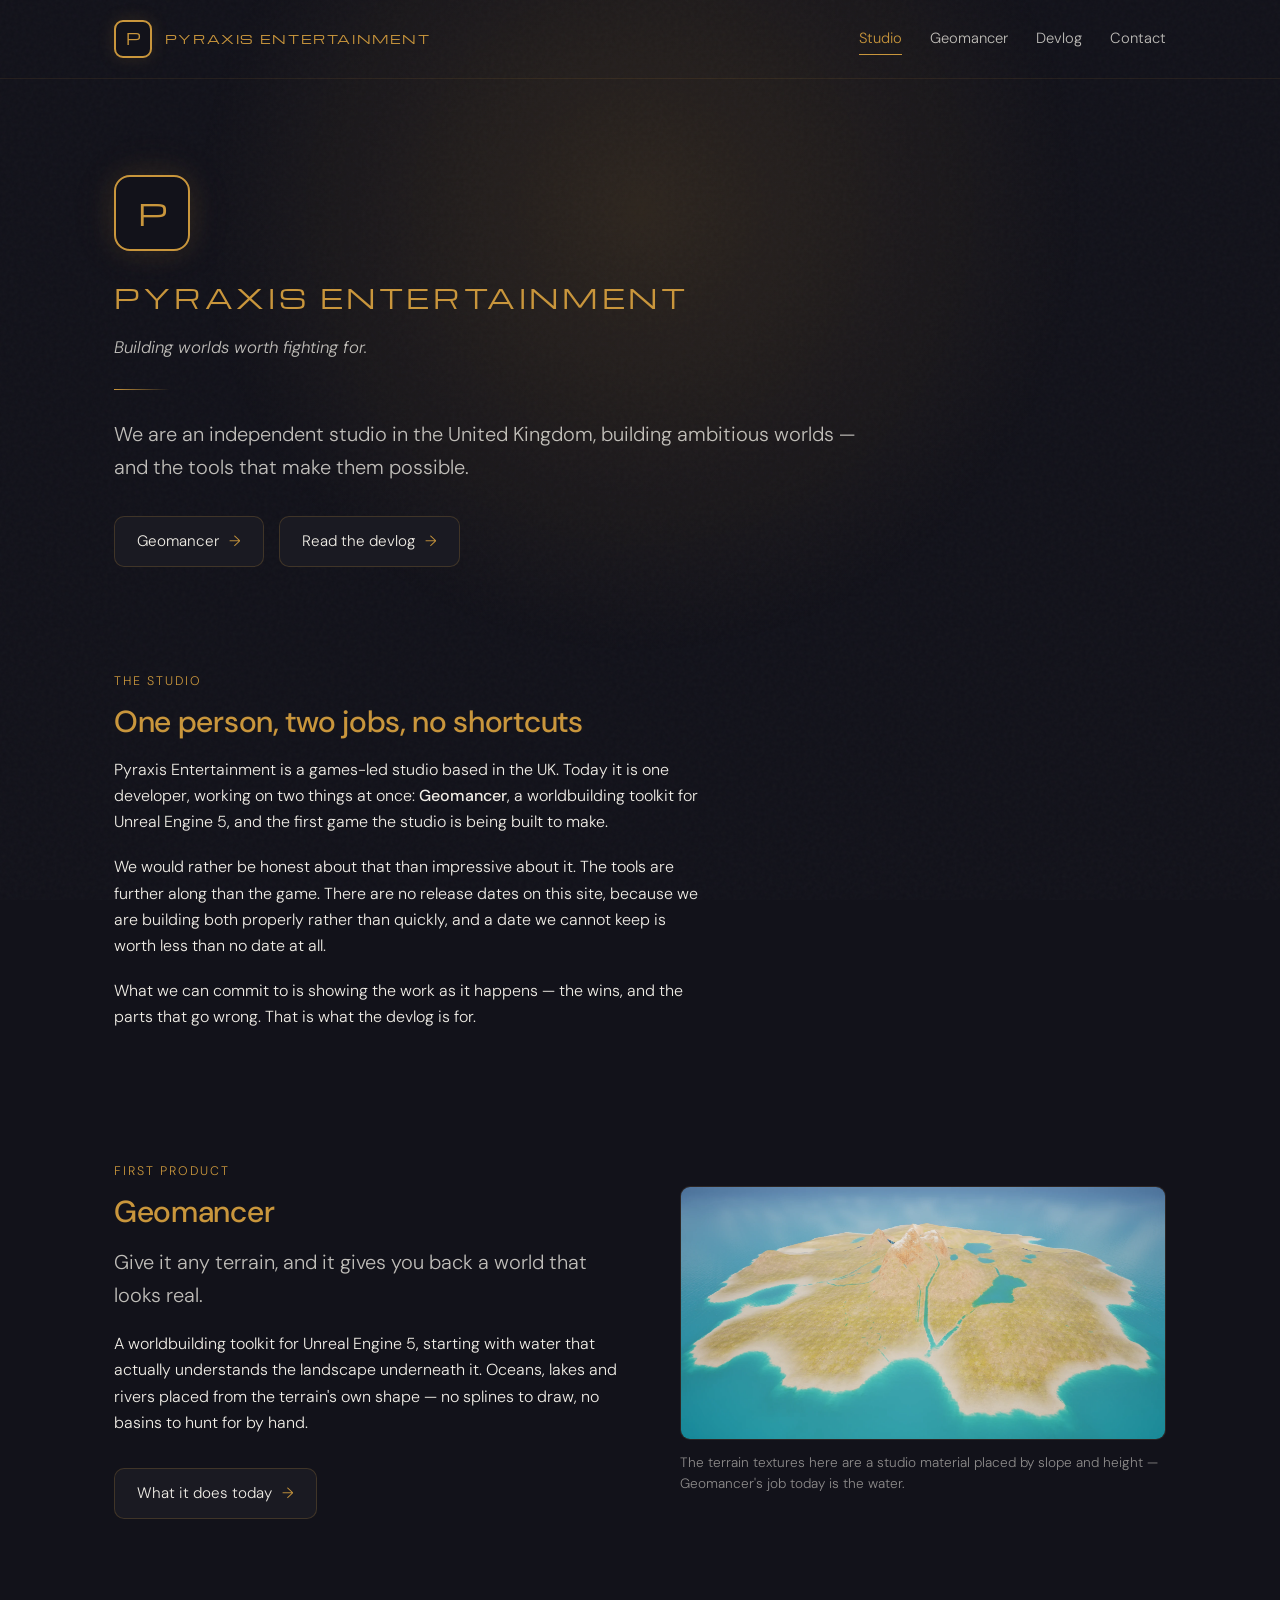
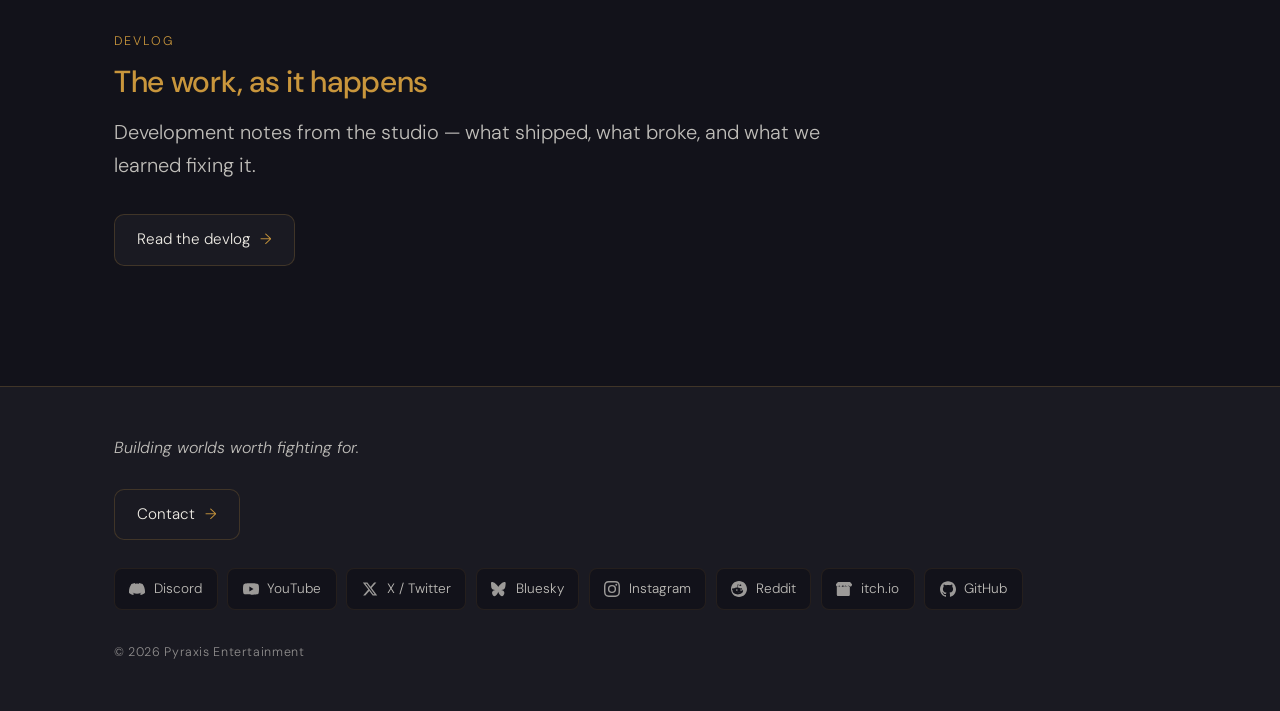
==== commit efab4425: "Polish §3 and §4: readability, rhythm and the polish list §3 — readability  3.1 Prose measure. --mea" ====
--- a/index.html
+++ b/index.html
@@ -133,7 +133,10 @@
     <footer class="site-footer">
         <div class="wrap">
             <p class="footer-tagline">Building worlds worth fighting for.</p>
-            <nav class="follow" aria-label="Follow and contact">
+            <p class="footer-contact">
+                <a class="btn" href="contact/">Contact <span class="btn-arrow" aria-hidden="true">&rarr;</span></a>
+            </p>
+            <nav class="follow" aria-label="Follow the studio">
                 <a href="https://discord.gg/krRfyV6c7s" target="_blank" rel="noopener noreferrer">
                     <svg viewBox="0 0 24 24" aria-hidden="true"><path d="M20.317 4.37a19.791 19.791 0 0 0-4.885-1.515.074.074 0 0 0-.079.037c-.21.375-.444.864-.608 1.25a18.27 18.27 0 0 0-5.487 0 12.64 12.64 0 0 0-.617-1.25.077.077 0 0 0-.079-.037A19.736 19.736 0 0 0 3.677 4.37a.07.07 0 0 0-.032.027C.533 9.046-.32 13.58.099 18.057a.082.082 0 0 0 .031.057 19.9 19.9 0 0 0 5.993 3.03.078.078 0 0 0 .084-.028 14.09 14.09 0 0 0 1.226-1.994.076.076 0 0 0-.041-.106 13.107 13.107 0 0 1-1.872-.892.077.077 0 0 1-.008-.128 10.2 10.2 0 0 0 .372-.292.074.074 0 0 1 .077-.01c3.928 1.793 8.18 1.793 12.062 0a.074.074 0 0 1 .078.01c.12.098.246.198.373.292a.077.077 0 0 1-.006.127 12.299 12.299 0 0 1-1.873.892.077.077 0 0 0-.041.107c.36.698.772 1.362 1.225 1.993a.076.076 0 0 0 .084.028 19.839 19.839 0 0 0 6.002-3.03.077.077 0 0 0 .032-.054c.5-5.177-.838-9.674-3.549-13.66a.061.061 0 0 0-.031-.03z"/></svg>
                     <span>Discord</span>
@@ -166,10 +169,6 @@
                     <svg viewBox="0 0 24 24" aria-hidden="true"><path d="M12 .297c-6.63 0-12 5.373-12 12 0 5.303 3.438 9.8 8.205 11.385.6.113.82-.258.82-.577 0-.285-.01-1.04-.015-2.04-3.338.724-4.042-1.61-4.042-1.61C4.422 18.07 3.633 17.7 3.633 17.7c-1.087-.744.084-.729.084-.729 1.205.084 1.838 1.236 1.838 1.236 1.07 1.835 2.809 1.305 3.495.998.108-.776.417-1.305.76-1.605-2.665-.3-5.466-1.332-5.466-5.93 0-1.31.465-2.38 1.235-3.22-.135-.303-.54-1.523.105-3.176 0 0 1.005-.322 3.3 1.23.96-.267 1.98-.399 3-.405 1.02.006 2.04.138 3 .405 2.28-1.552 3.285-1.23 3.285-1.23.645 1.653.24 2.873.12 3.176.765.84 1.23 1.91 1.23 3.22 0 4.61-2.805 5.625-5.475 5.92.42.36.81 1.096.81 2.22 0 1.606-.015 2.896-.015 3.286 0 .315.21.69.825.57C20.565 22.092 24 17.592 24 12.297c0-6.627-5.373-12-12-12"/></svg>
                     <span>GitHub</span>
                 </a>
-                <a href="contact/">
-                    <svg viewBox="0 0 24 24" aria-hidden="true"><path d="M20 4H4c-1.1 0-2 .9-2 2v12c0 1.1.9 2 2 2h16c1.1 0 2-.9 2-2V6c0-1.1-.9-2-2-2zm0 4-8 5-8-5V6l8 5 8-5v2z"/></svg>
-                    <span>Contact</span>
-                </a>
             </nav>
             <p class="footer-legal">&copy; 2026 Pyraxis Entertainment</p>
         </div>
--- a/assets/site.css
+++ b/assets/site.css
@@ -33,7 +33,12 @@
     --text-muted: rgba(240, 237, 230, 0.78);
     --text-dim: rgba(240, 237, 230, 0.55);
 
-    --measure: 68ch;
+    /* Prose measure. `ch` is the width of "0", and DM Sans's "0" is 0.6875em
+       against an average text character of ~0.49em — so a ch value reads
+       about 1.4x larger than the character count it looks like. 54ch lands
+       near 75 characters, the top of the comfortable 60-75 range. It was
+       68ch, which measured ~100 characters on the lede. */
+    --measure: 54ch;
     --page: 1100px;
 }
 
@@ -381,8 +386,20 @@
     margin: 0;
 }
 
+/* Asymmetric on purpose. With equal padding the first gap on every page
+   measured 146-152px content-to-content, while every other section break on
+   the same page is 112px — so the first break a visitor sees was 40px larger
+   than the page's own rhythm and read as a deleted element. .section-flush
+   only zeroes the following section's padding; the hero's own survived it. */
 .hero {
-    padding-block: clamp(3.5rem, 9vw, 6rem);
+    padding-top: clamp(3.5rem, 9vw, 6rem);
+    padding-bottom: clamp(2rem, 4vw, 3rem);
+}
+
+/* A hero rule separates an h1 from its own lede. At the global 2.5rem that
+   is 40px + rule + 40px — 80px between a title and its subtitle. */
+.hero .rule {
+    margin-block: 1.75rem;
 }
 
 .hero-mark {
@@ -440,12 +457,23 @@
 /* ORDER IS LOAD-BEARING. :hover and :active are both (0,2,0), so :active
    only wins — and the button only presses back down under the cursor —
    because it comes second. Same trap as the nav rules above. */
+/* ORDER IS LOAD-BEARING. :hover and :active are both (0,2,0), so :active
+   only wins — and the button only presses back down under the cursor —
+   because it comes second. Same trap as the nav rules above.
+
+   The border goes to full Warm Gold on hover. It was --rule-strong, which
+   moved the border from 0.22 to 0.35 alpha: a change you had to be looking
+   for to notice on the site's only interactive control. */
 @media (hover: hover) {
     .btn:hover {
-        border-color: var(--rule-strong);
+        border-color: var(--warm-gold);
         transform: translateY(-1px);
         box-shadow: 0 4px 20px rgba(201, 150, 60, 0.08);
     }
+
+    .btn:hover .btn-arrow {
+        transform: translateX(3px);
+    }
 }
 
 .btn:active {
@@ -454,6 +482,7 @@
 
 .btn-arrow {
     color: var(--warm-gold);
+    transition: transform 0.3s ease;
 }
 
 /* Crimson call-to-action.
@@ -490,6 +519,26 @@
     transition: border-color 0.3s ease, transform 0.3s ease, box-shadow 0.3s ease;
 }
 
+/* The global h2/h3 top margin does not belong inside a card. On /contact/ it
+   measured 75px above a card title against 27px below it. */
+.card > :first-child {
+    margin-top: 0;
+}
+
+/* /contact/ carried two card-title systems at once: h2 titles in
+   .feature-list cards at 30.4px gold, and h3 titles in .card-grid cards at
+   18.4px warm white, on the same page. This brings the h2 into the same
+   weight class so the page reads as one system. */
+.card h2 {
+    font-size: 1.25rem;
+}
+
+/* 0.4rem from the global h3 is tight against the paragraph below it relative
+   to the card's own 25.6px padding. */
+.card h3 {
+    margin-bottom: 0.65rem;
+}
+
 a.card {
     display: block;
     text-decoration: none;
@@ -527,6 +576,13 @@
     margin-bottom: 0;
     color: var(--text-muted);
     font-size: 0.95rem;
+}
+
+/* Where the card is a link, the <li> is the grid item and the <a> has to be
+   told to fill it — otherwise a shorter card in the row stops short of the
+   row's height and the hover target ends above the card's own bottom edge. */
+.feature-list > li > a.card {
+    height: 100%;
 }
 
 .split {
@@ -585,6 +641,16 @@
     margin: 0;
     display: flex;
     flex-direction: column;
+}
+
+/* The real captures are 1.92:1 and 1.79:1 while .frame-pending reserves
+   16:9, so captions started up to 19px apart and the row would have re-jigged
+   as each shot landed. Pinning the images to the frames' own ratio holds the
+   grid still through the capture session. Images only — the pending frames
+   already carry the ratio themselves. */
+.gallery figure img {
+    aspect-ratio: 16 / 9;
+    object-fit: cover;
 }
 
 /* A comparison block is the point of the gallery, not one cell of it. */
@@ -890,6 +956,7 @@
     color: var(--text-muted);
     font-size: 0.95rem;
     margin-bottom: 0;
+    max-width: var(--measure);
 }
 
 .entry-header {
@@ -926,14 +993,25 @@
    Footer
    -------------------------------------------------------------------------- */
 
+/* Solid Charcoal over a --rule border. It was rgba(26,26,34,0.5) over Void
+   with a 0.1-alpha border, which is a 4-point luminance difference and a
+   line you cannot see — the footer did not read as a footer, it read as
+   nine pills floating at the end of the page. */
 .site-footer {
     position: relative;
     z-index: 1;
     flex-shrink: 0;
     margin-top: 4rem;
-    border-top: 1px solid var(--rule-faint);
-    background: rgba(26, 26, 34, 0.5);
+    border-top: 1px solid var(--rule);
+    background: var(--charcoal);
     padding-block: 3rem;
+}
+
+/* Contact is the one link a paying customer needs, and in the social row it
+   was ninth of nine identical pills. Promoted out of the row to the site's
+   own primary-action component. */
+.footer-contact {
+    margin-bottom: 1.75rem;
 }
 
 .footer-tagline {
@@ -950,12 +1028,17 @@
     margin-bottom: 2rem;
 }
 
+/* Void, not Charcoal. These pills were Charcoal on a half-alpha Charcoal
+   footer; now that the footer is solid Charcoal that would be pill-coloured
+   pills on a pill-coloured background, leaving only a 0.1-alpha border to
+   separate them. Inverting them against the raised footer keeps the
+   distinction the surface change would otherwise have eaten. */
 .follow a {
     display: inline-flex;
     align-items: center;
     gap: 0.55rem;
     padding: 0.55rem 0.9rem;
-    background: var(--charcoal);
+    background: var(--void);
     border: 1px solid var(--rule-faint);
     border-radius: 8px;
     color: var(--text-muted);
@@ -1027,6 +1110,23 @@
     .prose .bleed {
         width: 100%;
         margin-left: 0;
+    }
+
+    /* At 390 the wordmark wraps to two lines, and 1.45 leading made the two
+       halves read as two separate things rather than one name. */
+    .wordmark {
+        line-height: 1.25;
+    }
+}
+
+/* The two hero buttons measured 153px and 185px, stacked and left-aligned —
+   two different widths in a column reads as untidy rather than deliberate.
+   Full width with the arrow pushed to the far edge gives them one shape and
+   puts the affordance where a thumb already is. */
+@media (max-width: 480px) {
+    .button-row .btn {
+        width: 100%;
+        justify-content: space-between;
     }
 }
 
@@ -1081,17 +1181,25 @@
     }
 }
 
+/* The "/" between crumbs. This was --rule-strong, which is a BORDER tint
+   (rgba(201,150,60,0.35)) being used for text: 1.89:1 on Void, failing both
+   the 4.5:1 text floor and the 3:1 non-text floor. --text-dim is the lowest
+   step of the text ladder that clears AA, and the separators also carry
+   aria-hidden in the markup so a screen reader does not read "slash".
+   Border tints are for borders — they are not on the text ladder. */
 .breadcrumb span {
     margin-inline: 0.5rem;
-    color: var(--rule-strong);
+    color: var(--text-dim);
 }
 
 /* Section switcher across the docs set. */
+/* margin-top is 0: the hero above already supplies the space, and its own
+   padding plus this margin was part of the 146px first gap on docs pages. */
 .doc-nav {
     display: flex;
     flex-wrap: wrap;
     gap: 0.6rem;
-    margin-block: 2rem;
+    margin-block: 0 2rem;
     padding-bottom: 2rem;
     border-bottom: 1px solid var(--rule-faint);
     list-style: none;
@@ -1111,11 +1219,11 @@
 
 /* ORDER IS LOAD-BEARING, same as the site nav: :hover and
    [aria-current="page"] are both (0,2,1) and only source order separates
-   them. They happen to declare identical values today, so nothing looks
-   wrong if they swap — which is exactly why this is worth writing down.
-   The moment the current pill is given its own background (it should be:
-   a hovered pill and the current pill are indistinguishable), order starts
-   to matter visibly. Keep the current-state rule last. */
+   them. This is no longer theoretical — the current pill now carries a
+   background the hover state does not, so swapping these two would make the
+   hovered pill impersonate the current one. Keep the current-state rule
+   last. Before the background existed, both rules declared identical values
+   and a hovered pill was indistinguishable from the current page. */
 @media (hover: hover) {
     .doc-nav a:hover {
         border-color: var(--rule-strong);
@@ -1126,6 +1234,7 @@
 .doc-nav a[aria-current="page"] {
     border-color: var(--rule-strong);
     color: var(--warm-gold);
+    background: rgba(201, 150, 60, 0.10);
 }
 
 /* The version stamp. Same convention as a devlog entry: a docs page states
@@ -1211,9 +1320,41 @@
     }
 }
 
+/* Below the two-column breakpoint the rail has no column to sit in, and as a
+   full-width list with a hairline left border it cost ~250px of vertical
+   furniture and read as a stray line. Reuse the .doc-nav pill pattern rather
+   than introduce a second layout for the same job. */
+@media (max-width: 939px) {
+    .doc-toc ol {
+        display: flex;
+        flex-wrap: wrap;
+        gap: 0.5rem;
+        border-left: 0;
+    }
+
+    .doc-toc a {
+        padding: 0.35rem 0.8rem;
+        margin-left: 0;          /* the rail's -1px hairline offset, undone */
+        border: 1px solid var(--rule-faint);
+        border-radius: 999px;
+        background: var(--charcoal);
+    }
+}
+
+/* The CONTAINER stays wide — 78ch exists so the settings tables fit, and
+   wrapping every cell to two lines is worse than a wider column. The prose
+   inside it is narrowed instead, below. Do not narrow this. */
 .doc-body {
     max-width: 78ch;
     min-width: 0;
+}
+
+/* Prose children only, so tables, figures and callouts keep the full width.
+   Measured before this: 796px at ~119 characters per line. */
+.doc-body > p,
+.doc-body > ul,
+.doc-body > ol {
+    max-width: 58ch;
 }
 
 /* Anchored headings must not land under the sticky rail. */
@@ -1227,10 +1368,38 @@
     border-top: 1px solid var(--rule-faint);
 }
 
+/* ORDER IS LOAD-BEARING for the two rules below — both (0,2,1), so the
+   :first-child override wins on position alone.
+
+   The first h2 has no hairline rule above it, which means it needs MORE
+   space than the ones that do, not less. It was 1rem against their 3rem. */
 .doc-body h2:first-of-type {
     padding-top: 0;
     border-top: 0;
-    margin-top: 1rem;
+    margin-top: 2.5rem;
+}
+
+/* Except where an h2 opens .doc-body outright, with nothing above it to be
+   separated from. No page does that today — /geomancer/changelog/ did until
+   it gained its .doc-version stamp — so this rule is what makes leading with
+   an h2 safe rather than something it fixes right now. */
+.doc-body > h2:first-child {
+    margin-top: 0;
+}
+
+/* Third-level headings in the docs were 18.4px/500/warm-white with no top
+   margin, against a <strong> at 16px/500/warm-white — on a long reference
+   page the third level of hierarchy had effectively vanished. Small-caps in
+   gold is the same treatment as .eyebrow and .callout-label, so it reads as
+   the existing family rather than a new idea.
+
+   SCOPED TO .doc-body deliberately: a global h3 change breaks .card h3. */
+.doc-body h3 {
+    margin-top: 2.25rem;
+    font-size: 1.05rem;
+    letter-spacing: 0.08em;
+    text-transform: uppercase;
+    color: var(--warm-gold);
 }
 
 .doc-body ul,
@@ -1268,7 +1437,9 @@
     color: var(--warm-gold);
     background: rgba(201, 150, 60, 0.07);
     border-radius: 4px;
-    padding: 0.1em 0.4em;
+    /* 0.4em left ~6px of air before a following full stop, visible about a
+       dozen times across the docs. */
+    padding: 0.12em 0.3em;
 }
 
 /* Callouts. Two flavours only — a note and a warning — because a third
@@ -1333,7 +1504,9 @@
 
 .table-wrap caption {
     text-align: left;
-    padding: 1rem 1.15rem 0;
+    /* The 0 bottom put the caption flush against the header row — measured
+       0px between them. */
+    padding: 1rem 1.15rem 0.8rem;
     font-size: 0.78rem;
     letter-spacing: 0.16em;
     text-transform: uppercase;
@@ -1364,6 +1537,31 @@
 .table-wrap td:first-child {
     color: var(--warm-white);
     white-space: nowrap;
+}
+
+/* Below 720px the 34rem floor forces a horizontal scroll against a 342px
+   content width, and the Notes column sliced mid-word ("How...", "Coar...").
+   Nothing indicated it scrolled, so it read as broken rather than
+   scrollable — and an inset shadow cue does not work here because the th/td
+   backgrounds paint over it. Remove the need to scroll instead of
+   advertising it. Must stay below the base table rules: the overrides here
+   match their specificity and win on order. */
+@media (max-width: 720px) {
+    .table-wrap table {
+        min-width: 0;
+        font-size: 0.85rem;
+    }
+
+    .table-wrap th,
+    .table-wrap td,
+    .table-wrap td:first-child {
+        padding: 0.65rem 0.75rem;
+        white-space: normal;
+    }
+
+    .table-wrap caption {
+        padding-inline: 0.75rem;
+    }
 }
 
 /* The bug-report template. Its canonical home is here — the Discord pin and
@@ -1418,3 +1616,120 @@
     color: var(--warm-gold);
     margin-bottom: 0.5rem;
 }
+
+/* --------------------------------------------------------------------------
+   Print
+
+   People print and PDF reference documentation, and a dark-themed page
+   prints as either a solid block of ink or as pale grey on white. This is
+   the one place the "never pure black, never pure white" rule bends
+   legitimately: the rule protects screen surfaces from glare, and paper is
+   already white. Ink is set to near-black rather than #000 so it stays a
+   deliberate colour rather than a default.
+
+   Navigation, the footer and the contents rail are all routes, and a route
+   on paper is dead weight. External link targets are printed after the link
+   text, because a URL a reader cannot click is only useful if they can read
+   and type it.
+   -------------------------------------------------------------------------- */
+
+@media print {
+    /* The noise overlay and the gold glow are both decorative and both would
+       otherwise render as a grey wash across every page. */
+    body::before,
+    body::after {
+        display: none !important;
+    }
+
+    html, body {
+        background: #fff;
+        color: #1a1a1a;
+    }
+
+    body {
+        font-size: 11pt;
+        line-height: 1.45;
+    }
+
+    .site-header,
+    .site-footer,
+    .doc-toc,
+    .doc-nav,
+    .skip-link,
+    .compare-range,
+    .compare-divider,
+    .compare-hint,
+    .button-row {
+        display: none;
+    }
+
+    h1, h2, h3,
+    .eyebrow,
+    .callout-label,
+    .table-wrap caption,
+    .entry-title,
+    .release-version,
+    .doc-body h3 {
+        color: #6b4a12;
+    }
+
+    p, li, td, th,
+    .lede, .doc-body p, .doc-body li,
+    figcaption, .entry-summary, .doc-version, .verified-note {
+        color: #1a1a1a;
+    }
+
+    /* Full measure on paper — the column width was chosen for a screen the
+       reader can sit back from. */
+    .wrap { max-width: none; padding-inline: 0; }
+    .prose, .lede, .doc-body,
+    .doc-body > p, .doc-body > ul, .doc-body > ol { max-width: none; }
+    .doc-layout { display: block; }
+
+    section { padding-block: 1rem; }
+    .hero { padding-block: 0 1rem; }
+
+    /* Surfaces that were dark cards become outlined blocks. */
+    .card, .callout, .field-list, .frame-pending, .table-wrap {
+        background: transparent;
+        border: 1px solid #bbb;
+    }
+
+    .table-wrap { overflow-x: visible; }
+    .table-wrap table { min-width: 0; }
+    .table-wrap th { background: #f2f2f2; color: #1a1a1a; }
+    .table-wrap th, .table-wrap td { border-bottom: 1px solid #ddd; }
+
+    .doc-body code, .callout code, td code, th code, .pending code {
+        background: #f2f2f2;
+        color: #6b4a12;
+        border: 1px solid #e0e0e0;
+    }
+
+    /* The .pending banner must survive printing. If a draft page is printed
+       and circulated, the thing that says "not published" has to come with
+       it — that is the entire job of this banner. */
+    .pending {
+        background: transparent;
+        border: 2px dashed #8B1E2F;
+    }
+
+    .pending-label { color: #8B1E2F; }
+
+    /* Print the destination of external links only. Internal ones resolve to
+       paths a reader has no way to use, and mailto: already shows the
+       address in the link text on the contact page. */
+    a[href^="http"]::after {
+        content: " <" attr(href) ">";
+        font-size: 0.85em;
+        word-break: break-all;
+    }
+
+    a { text-decoration: underline; }
+
+    /* Do not split a heading from what it introduces, or a figure from its
+       caption. */
+    h1, h2, h3 { break-after: avoid; page-break-after: avoid; }
+    figure, .table-wrap, .callout { break-inside: avoid; page-break-inside: avoid; }
+    img { max-width: 100% !important; }
+}
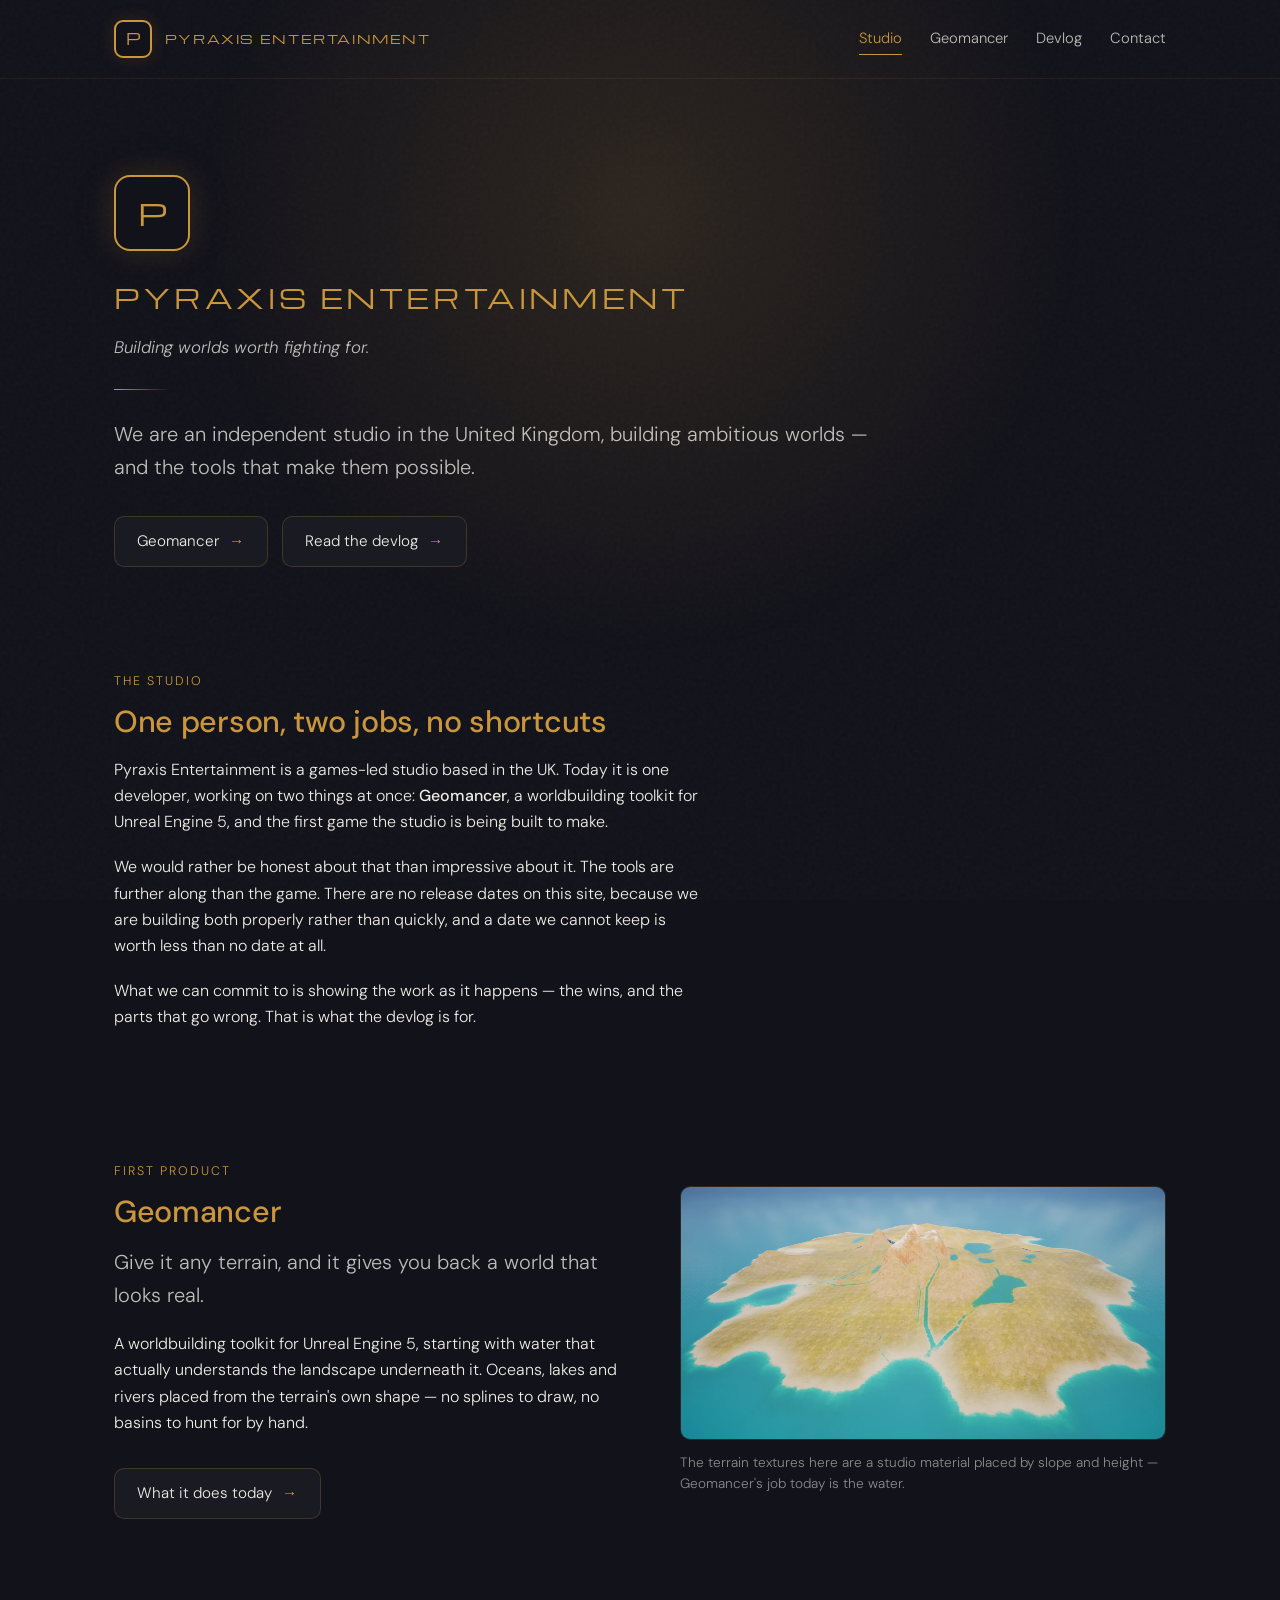
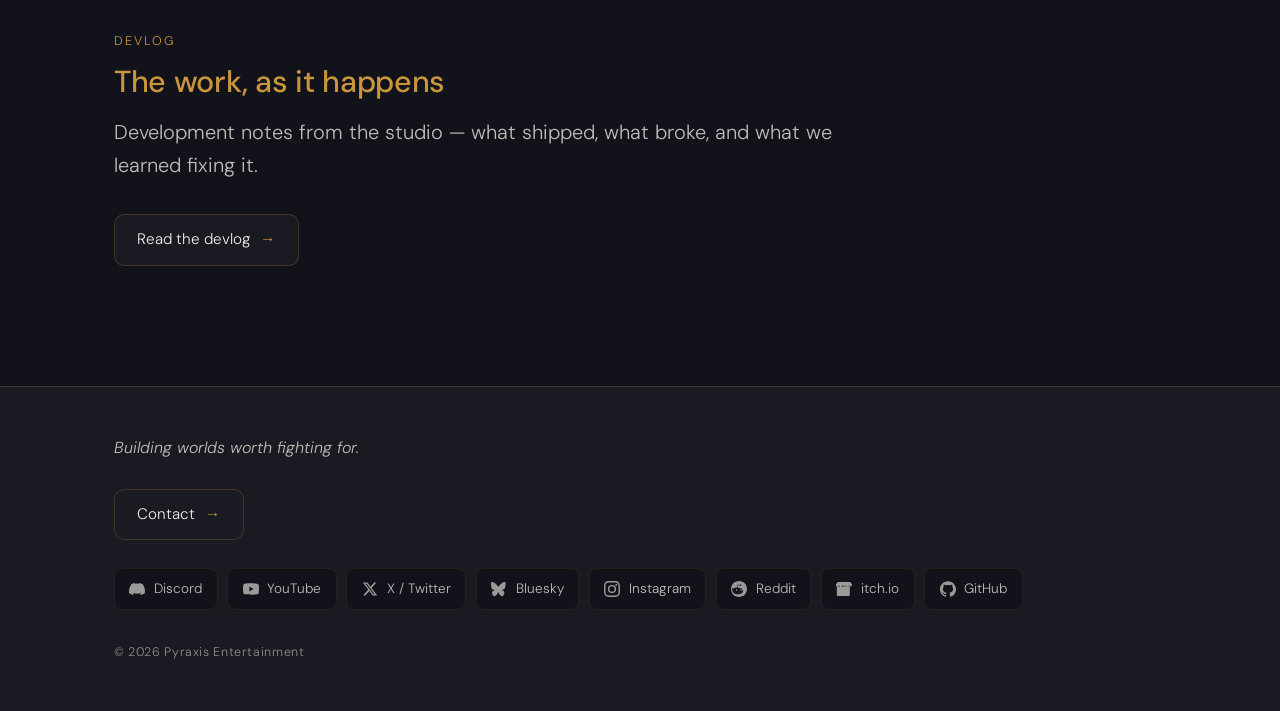
==== commit 4b0ababc: "Rulings: self-host both fonts, and the ruled version-support copy FONTS (§5.1 ruled). DM Sans and Mi" ====
--- a/index.html
+++ b/index.html
@@ -20,9 +20,6 @@
     <link rel="icon" type="image/png" sizes="64x64" href="favicon-64.png">
     <link rel="icon" type="image/png" sizes="128x128" href="favicon-128.png">
     <link rel="apple-touch-icon" href="apple-touch-icon.png">
-    <link rel="preconnect" href="https://fonts.googleapis.com">
-    <link rel="preconnect" href="https://fonts.gstatic.com" crossorigin>
-    <link href="https://fonts.googleapis.com/css2?family=DM+Sans:ital,wght@0,300;0,400;0,500;1,300;1,400&family=Michroma&display=swap" rel="stylesheet">
     <link rel="stylesheet" href="assets/site.css">
 
     <!-- Structured data. The rule for every block on this site: it must not
--- a/assets/site.css
+++ b/assets/site.css
@@ -9,7 +9,118 @@
      - never pure black, never pure white on a designed surface
      - Warm Gold is the workhorse accent; Crimson is the accent's accent
      - body copy is Warm White on Void (AAA); gold is for headings and rules
+
+   ---------------------------------------------------------------------------
+   WHY SO MANY "ORDER IS LOAD-BEARING" COMMENTS
+
+   Search this file for that phrase and you will find several. They are not
+   bad luck, and the next one is not either — it is the predictable cost of
+   how this stylesheet is built, so it is worth understanding before you
+   touch a rule pair.
+
+   Almost every selector here is a single class. That is good practice and it
+   makes specificity trivial to reason about. The consequence is that
+   everything TIES, so source order decides everything — and a tie is
+   completely invisible until a second rule targets the same element. Every
+   collision found so far was silent until something else changed:
+
+     - .site-nav a:hover vs [aria-current] — invisible until the section
+       state was added
+     - .doc-nav a:hover vs [aria-current="page"] — the two declared identical
+       values, so swapping them looked like nothing, until the current pill
+       gained a background
+     - .section-hero-flush vs .hero — lost on order and never applied once,
+       from the day it was written
+     - :hover vs :active on .btn, a.card, .follow a
+     - .card h2 vs .entry-title — this one is a specificity win rather than
+       an order one, and it silently repainted the devlog card titles
+
+   The mitigation at this size is the comments: state the tie where it sits,
+   say which rule has to come last, and say what breaks if it moves. That is
+   cheaper than restructuring and it survives someone reading only the part
+   of the file they are editing.
+
+   If it bites a sixth time, the structural fix is to group rules BY
+   COMPONENT rather than by type, so a component's base, hover, current and
+   active rules sit adjacent and their order is self-evident on sight. That
+   is a refactor of the whole file, not a patch — do it deliberately or not
+   at all.
    ========================================================================== */
+
+/* --------------------------------------------------------------------------
+   Fonts — vendored, no CDN
+
+   Both families are served from this repository. Rule 2 bans CDN
+   dependencies outright, and the deciding argument was a different one: the
+   site has no privacy notice because it collects nothing, and that claim was
+   slightly untrue while a Google Fonts stylesheet sent every visitor's IP to
+   Google on page load. Self-hosting does not reduce a risk so much as make a
+   statement we already make completely true.
+
+   LICENCE: DM Sans and Michroma are both SIL Open Font Licence 1.1, which
+   permits this. Recorded in README.md, as Rule 2 requires of anything
+   vendored — if you add a font, add it there too.
+
+   DM Sans ships as a VARIABLE font, so one file covers the whole 300-500
+   range per style. Six files, 145 KB, replacing four network round trips to
+   a third party on every page. The latin / latin-ext split and its
+   unicode-range values are Google's own, kept so a browser still downloads
+   only the subset a page actually needs.
+   -------------------------------------------------------------------------- */
+
+@font-face {
+    font-family: 'DM Sans';
+    font-style: normal;
+    font-weight: 300 500;
+    font-display: swap;
+    src: url('fonts/dmsans-normal-latin.woff2') format('woff2');
+    unicode-range: U+0000-00FF, U+0131, U+0152-0153, U+02BB-02BC, U+02C6, U+02DA, U+02DC, U+0304, U+0308, U+0329, U+2000-206F, U+20AC, U+2122, U+2191, U+2193, U+2212, U+2215, U+FEFF, U+FFFD;
+}
+
+@font-face {
+    font-family: 'DM Sans';
+    font-style: normal;
+    font-weight: 300 500;
+    font-display: swap;
+    src: url('fonts/dmsans-normal-latin-ext.woff2') format('woff2');
+    unicode-range: U+0100-02BA, U+02BD-02C5, U+02C7-02CC, U+02CE-02D7, U+02DD-02FF, U+0304, U+0308, U+0329, U+1D00-1DBF, U+1E00-1E9F, U+1EF2-1EFF, U+2020, U+20A0-20AB, U+20AD-20C0, U+2113, U+2C60-2C7F, U+A720-A7FF;
+}
+
+@font-face {
+    font-family: 'DM Sans';
+    font-style: italic;
+    font-weight: 300 500;
+    font-display: swap;
+    src: url('fonts/dmsans-italic-latin.woff2') format('woff2');
+    unicode-range: U+0000-00FF, U+0131, U+0152-0153, U+02BB-02BC, U+02C6, U+02DA, U+02DC, U+0304, U+0308, U+0329, U+2000-206F, U+20AC, U+2122, U+2191, U+2193, U+2212, U+2215, U+FEFF, U+FFFD;
+}
+
+@font-face {
+    font-family: 'DM Sans';
+    font-style: italic;
+    font-weight: 300 500;
+    font-display: swap;
+    src: url('fonts/dmsans-italic-latin-ext.woff2') format('woff2');
+    unicode-range: U+0100-02BA, U+02BD-02C5, U+02C7-02CC, U+02CE-02D7, U+02DD-02FF, U+0304, U+0308, U+0329, U+1D00-1DBF, U+1E00-1E9F, U+1EF2-1EFF, U+2020, U+20A0-20AB, U+20AD-20C0, U+2113, U+2C60-2C7F, U+A720-A7FF;
+}
+
+@font-face {
+    font-family: 'Michroma';
+    font-style: normal;
+    font-weight: 400;
+    font-display: swap;
+    src: url('fonts/michroma-normal-latin.woff2') format('woff2');
+    unicode-range: U+0000-00FF, U+0131, U+0152-0153, U+02BB-02BC, U+02C6, U+02DA, U+02DC, U+0304, U+0308, U+0329, U+2000-206F, U+20AC, U+2122, U+2191, U+2193, U+2212, U+2215, U+FEFF, U+FFFD;
+}
+
+@font-face {
+    font-family: 'Michroma';
+    font-style: normal;
+    font-weight: 400;
+    font-display: swap;
+    src: url('fonts/michroma-normal-latin-ext.woff2') format('woff2');
+    unicode-range: U+0100-02BA, U+02BD-02C5, U+02C7-02CC, U+02CE-02D7, U+02DD-02FF, U+0304, U+0308, U+0329, U+1D00-1DBF, U+1E00-1E9F, U+1EF2-1EFF, U+2020, U+20A0-20AB, U+20AD-20C0, U+2113, U+2C60-2C7F, U+A720-A7FF;
+}
 
 :root {
     --void: #12121A;
@@ -527,10 +638,18 @@
 
 /* /contact/ carried two card-title systems at once: h2 titles in
    .feature-list cards at 30.4px gold, and h3 titles in .card-grid cards at
-   18.4px warm white, on the same page. This brings the h2 into the same
-   weight class so the page reads as one system. */
+   18.4px warm white, on the same page. Both size and colour come into line,
+   because matching only the size left the same split in a quieter form.
+
+   The system underneath, so this is not arbitrary: a PLAIN card title is
+   warm white, whatever heading level it happens to be. .entry-title is gold
+   because those cards are links, and gold is the link colour — the gold
+   there is carrying meaning, not decoration. That is also why the docs
+   heading rules are untouched: .doc-body h3 is gold because it is a document
+   heading, not a card title. */
 .card h2 {
     font-size: 1.25rem;
+    color: var(--warm-white);
 }
 
 /* 0.4rem from the global h3 is tight against the paragraph below it relative
@@ -943,6 +1062,18 @@
     margin-bottom: 0.5rem;
 }
 
+/* Gold, and the doubled selector is what keeps it that way: .card h2 sets
+   warm white at (0,1,1), which outranks a bare .entry-title at (0,1,0)
+   regardless of source order. Listing .card .entry-title raises this to
+   (0,2,0) so it wins.
+
+   It has to win. Plain card titles are warm white; these cards are LINKS,
+   and gold is the link colour — the gold is carrying meaning here rather
+   than decorating. See the note on .card h2.
+
+   The tag cannot be relied on either: .entry-title is an h2 on /devlog/ and
+   an h3 in the product page's devlog strip. */
+.card .entry-title,
 .entry-title {
     font-size: 1.25rem;
     color: var(--warm-gold);
@@ -1350,11 +1481,16 @@
 }
 
 /* Prose children only, so tables, figures and callouts keep the full width.
-   Measured before this: 796px at ~119 characters per line. */
+   Measured before this: 796px at ~119 characters per line.
+
+   One measure, not two. An earlier pass gave the docs their own 58ch on the
+   grounds that reference material can run wider — but it bought about five
+   characters of difference for the cost of a second magic number, and
+   --measure already lands at the ~75 that is the target. */
 .doc-body > p,
 .doc-body > ul,
 .doc-body > ol {
-    max-width: 58ch;
+    max-width: var(--measure);
 }
 
 /* Anchored headings must not land under the sticky rail. */
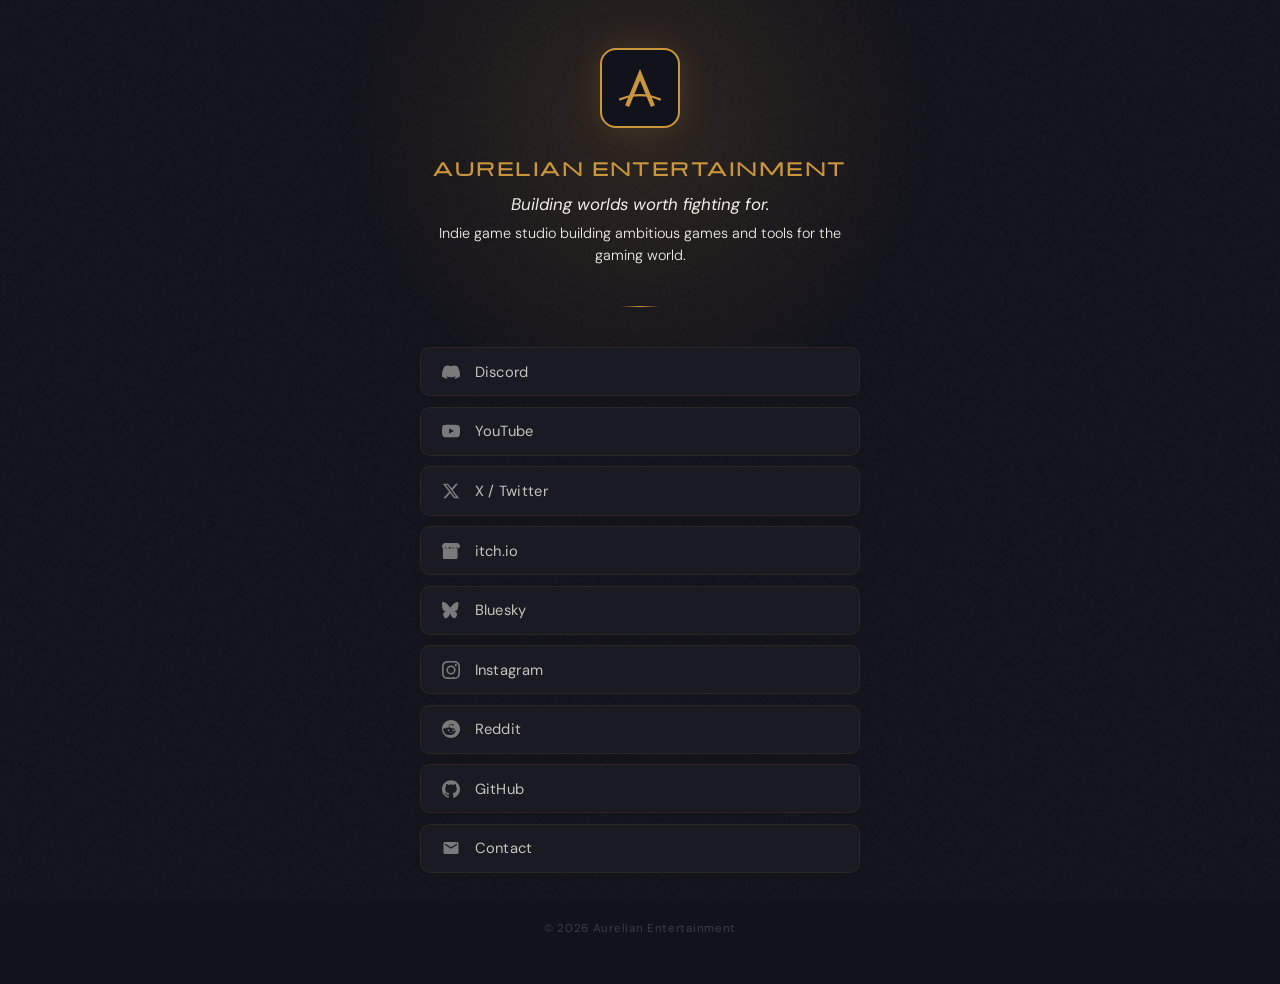
==== commit ac6ae9a2: "Holding page: rename to Aurelian Entertainment (name, mark, social links, contact address) Co-Author" ====
--- a/index.html
+++ b/index.html
@@ -3,16 +3,12 @@
 <head>
     <meta charset="UTF-8">
     <meta name="viewport" content="width=device-width, initial-scale=1.0">
-    <title>Pyraxis Entertainment — Building worlds worth fighting for.</title>
-    <meta name="description" content="An independent UK games studio building ambitious worlds — and the tools that make them possible. Geomancer is our worldbuilding toolkit for Unreal Engine 5.">
-    <link rel="canonical" href="https://pyraxisentertainment.com/">
-    <meta property="og:title" content="Pyraxis Entertainment">
+    <title>Aurelian Entertainment — Building worlds worth fighting for.</title>
+    <meta name="description" content="Aurelian Entertainment — Indie game studio building ambitious games and tools for the gaming world.">
+    <meta property="og:title" content="Aurelian Entertainment">
     <meta property="og:description" content="Indie game studio. Building worlds worth fighting for.">
-    <meta property="og:url" content="https://pyraxisentertainment.com/">
+    <meta property="og:url" content="https://pyraxisentertainment.com">
     <meta property="og:type" content="website">
-    <meta property="og:image" content="https://pyraxisentertainment.com/assets/og-image.jpg">
-    <meta property="og:image:alt" content="Aerial view of an island in Unreal Engine: ocean, lakes and winding rivers, shorelines shaded by shallow-water materials.">
-    <meta name="twitter:card" content="summary_large_image">
     <meta name="theme-color" content="#12121A">
     <link rel="icon" type="image/svg+xml" href="favicon.svg">
     <link rel="icon" type="image/x-icon" href="favicon.ico">
@@ -20,155 +16,457 @@
     <link rel="icon" type="image/png" sizes="64x64" href="favicon-64.png">
     <link rel="icon" type="image/png" sizes="128x128" href="favicon-128.png">
     <link rel="apple-touch-icon" href="apple-touch-icon.png">
-    <link rel="stylesheet" href="assets/site.css">
-
-    <!-- Structured data. The rule for every block on this site: it must not
-         assert anything the page does not already say out loud. Structured
-         data that disagrees with visible content is a manual-action risk,
-         not an optimisation. Everything below appears on this page. -->
-    <script type="application/ld+json">
-    {
-        "@context": "https://schema.org",
-        "@type": "Organization",
-        "name": "Pyraxis Entertainment",
-        "url": "https://pyraxisentertainment.com/",
-        "logo": "https://pyraxisentertainment.com/favicon-128.png",
-        "description": "An independent studio in the United Kingdom, building ambitious worlds — and the tools that make them possible.",
-        "sameAs": [
-            "https://discord.gg/krRfyV6c7s",
-            "https://youtube.com/@PyraxisGames",
-            "https://x.com/PyraxisGames",
-            "https://bsky.app/profile/pyraxisgames.bsky.social",
-            "https://instagram.com/pyraxis_games",
-            "https://reddit.com/r/PyraxisGames",
-            "https://pyraxisgames.itch.io",
-            "https://github.com/Pyraxis-Entertainment"
-        ]
-    }
-    </script>
+    <link rel="preconnect" href="https://fonts.googleapis.com">
+    <link rel="preconnect" href="https://fonts.gstatic.com" crossorigin>
+    <link href="https://fonts.googleapis.com/css2?family=DM+Sans:ital,wght@0,300;0,400;0,500;1,300;1,400&family=Michroma&display=swap" rel="stylesheet">
+    <style>
+        :root {
+            --void: #12121A;
+            --charcoal: #1A1A22;
+            --warm-gold: #C9963C;
+            --crimson: #8B1E2F;
+            --warm-white: #F0EDE6;
+            --gold-glow: rgba(201, 150, 60, 0.15);
+            --gold-glow-strong: rgba(201, 150, 60, 0.3);
+        }
+
+        *, *::before, *::after {
+            margin: 0;
+            padding: 0;
+            box-sizing: border-box;
+        }
+
+        html {
+            scroll-behavior: smooth;
+        }
+
+        body {
+            font-family: 'DM Sans', sans-serif;
+            background-color: var(--void);
+            color: var(--warm-white);
+            min-height: 100vh;
+            display: flex;
+            flex-direction: column;
+            align-items: center;
+            justify-content: center;
+            padding: 3rem 1.5rem;
+            position: relative;
+            overflow-x: hidden;
+        }
+
+        /* Subtle noise texture overlay */
+        body::before {
+            content: '';
+            position: fixed;
+            top: 0;
+            left: 0;
+            width: 100%;
+            height: 100%;
+            opacity: 0.03;
+            background-image: url("data:image/svg+xml,%3Csvg viewBox='0 0 256 256' xmlns='http://www.w3.org/2000/svg'%3E%3Cfilter id='noise'%3E%3CfeTurbulence type='fractalNoise' baseFrequency='0.9' numOctaves='4' stitchTiles='stitch'/%3E%3C/filter%3E%3Crect width='100%25' height='100%25' filter='url(%23noise)'/%3E%3C/svg%3E");
+            background-repeat: repeat;
+            pointer-events: none;
+            z-index: 0;
+        }
+
+        /* Subtle radial glow behind the content */
+        body::after {
+            content: '';
+            position: fixed;
+            top: -20%;
+            left: 50%;
+            transform: translateX(-50%);
+            width: 600px;
+            height: 600px;
+            background: radial-gradient(circle, var(--gold-glow) 0%, transparent 70%);
+            pointer-events: none;
+            z-index: 0;
+        }
+
+        .container {
+            max-width: 440px;
+            width: 100%;
+            display: flex;
+            flex-direction: column;
+            align-items: center;
+            text-align: center;
+            position: relative;
+            z-index: 1;
+        }
+
+        /* Gold mark avatar */
+        .avatar {
+            width: 80px;
+            height: 80px;
+            border-radius: 16px;
+            background: var(--void);
+            border: 2px solid var(--warm-gold);
+            display: flex;
+            align-items: center;
+            justify-content: center;
+            margin-bottom: 1.75rem;
+            box-shadow: 0 0 30px var(--gold-glow), 0 0 60px rgba(201, 150, 60, 0.06);
+            animation: fadeInDown 0.8s ease-out;
+        }
+
+        .avatar svg {
+            display: block;
+            width: 46px;
+            height: 46px;
+            fill: var(--warm-gold);
+        }
+
+        /* Studio name */
+        .studio-name {
+            font-family: 'Michroma', sans-serif;
+            font-size: clamp(0.85rem, 3.2vw, 1.1rem);
+            color: var(--warm-gold);
+            letter-spacing: 0.14em;
+            text-transform: uppercase;
+            margin-bottom: 0.75rem;
+            animation: fadeInUp 0.8s ease-out 0.1s both;
+        }
+
+        /* Tagline */
+        .tagline {
+            font-family: 'DM Sans', sans-serif;
+            font-size: 1.05rem;
+            color: var(--warm-white);
+            font-weight: 400;
+            font-style: italic;
+            margin-bottom: 0.5rem;
+            opacity: 0.9;
+            animation: fadeInUp 0.8s ease-out 0.2s both;
+        }
+
+        /* One-liner */
+        .description {
+            font-family: 'DM Sans', sans-serif;
+            font-size: 0.9rem;
+            color: var(--warm-white);
+            font-weight: 300;
+            opacity: 0.55;
+            margin-bottom: 2.5rem;
+            line-height: 1.5;
+            animation: fadeInUp 0.8s ease-out 0.3s both;
+        }
+
+        /* Separator */
+        .separator {
+            width: 40px;
+            height: 1px;
+            background: linear-gradient(90deg, transparent, var(--warm-gold), transparent);
+            margin-bottom: 2.5rem;
+            animation: fadeIn 1s ease-out 0.4s both;
+        }
+
+        /* Link buttons */
+        .links {
+            display: flex;
+            flex-direction: column;
+            gap: 0.65rem;
+            width: 100%;
+        }
+
+        .link-btn {
+            display: flex;
+            align-items: center;
+            gap: 0.85rem;
+            width: 100%;
+            padding: 0.85rem 1.25rem;
+            background: var(--charcoal);
+            border: 1px solid rgba(201, 150, 60, 0.1);
+            border-radius: 10px;
+            color: var(--warm-white);
+            text-decoration: none;
+            font-family: 'DM Sans', sans-serif;
+            font-size: 0.92rem;
+            font-weight: 400;
+            letter-spacing: 0.02em;
+            transition: all 0.3s cubic-bezier(0.25, 0.46, 0.45, 0.94);
+            position: relative;
+            overflow: hidden;
+        }
+
+        .link-btn::before {
+            content: '';
+            position: absolute;
+            top: 0;
+            left: 0;
+            width: 100%;
+            height: 100%;
+            background: linear-gradient(135deg, var(--gold-glow) 0%, transparent 60%);
+            opacity: 0;
+            transition: opacity 0.3s ease;
+        }
+
+        .link-btn:hover {
+            border-color: rgba(201, 150, 60, 0.35);
+            transform: translateY(-1px);
+            box-shadow: 0 4px 20px rgba(201, 150, 60, 0.08);
+        }
+
+        .link-btn:hover::before {
+            opacity: 1;
+        }
+
+        .link-btn:hover .link-icon svg {
+            fill: var(--warm-gold);
+        }
+
+        .link-btn:hover .link-label {
+            color: var(--warm-white);
+        }
+
+        .link-icon {
+            width: 20px;
+            height: 20px;
+            flex-shrink: 0;
+            display: flex;
+            align-items: center;
+            justify-content: center;
+            position: relative;
+            z-index: 1;
+        }
+
+        .link-icon svg {
+            width: 18px;
+            height: 18px;
+            fill: rgba(240, 237, 230, 0.45);
+            transition: fill 0.3s ease;
+        }
+
+        .link-label {
+            position: relative;
+            z-index: 1;
+            color: rgba(240, 237, 230, 0.8);
+            transition: color 0.3s ease;
+        }
+
+        .link-arrow {
+            margin-left: auto;
+            position: relative;
+            z-index: 1;
+            opacity: 0;
+            transform: translateX(-4px);
+            transition: all 0.3s ease;
+        }
+
+        .link-arrow svg {
+            width: 14px;
+            height: 14px;
+            fill: var(--warm-gold);
+        }
+
+        .link-btn:hover .link-arrow {
+            opacity: 0.6;
+            transform: translateX(0);
+        }
+
+        /* Staggered entrance for links */
+        .link-btn:nth-child(1) { animation: fadeInUp 0.6s ease-out 0.45s both; }
+        .link-btn:nth-child(2) { animation: fadeInUp 0.6s ease-out 0.52s both; }
+        .link-btn:nth-child(3) { animation: fadeInUp 0.6s ease-out 0.59s both; }
+        .link-btn:nth-child(4) { animation: fadeInUp 0.6s ease-out 0.66s both; }
+        .link-btn:nth-child(5) { animation: fadeInUp 0.6s ease-out 0.73s both; }
+        .link-btn:nth-child(6) { animation: fadeInUp 0.6s ease-out 0.80s both; }
+        .link-btn:nth-child(7) { animation: fadeInUp 0.6s ease-out 0.87s both; }
+        .link-btn:nth-child(8) { animation: fadeInUp 0.6s ease-out 0.94s both; }
+        .link-btn:nth-child(9) { animation: fadeInUp 0.6s ease-out 1.01s both; }
+        .link-btn:nth-child(10) { animation: fadeInUp 0.6s ease-out 1.08s both; }
+
+        /* Footer */
+        .footer {
+            margin-top: 3rem;
+            font-size: 0.72rem;
+            color: rgba(240, 237, 230, 0.2);
+            letter-spacing: 0.06em;
+            animation: fadeIn 1s ease-out 1.2s both;
+        }
+
+        /* Animations */
+        @keyframes fadeInDown {
+            from {
+                opacity: 0;
+                transform: translateY(-12px);
+            }
+            to {
+                opacity: 1;
+                transform: translateY(0);
+            }
+        }
+
+        @keyframes fadeInUp {
+            from {
+                opacity: 0;
+                transform: translateY(12px);
+            }
+            to {
+                opacity: 1;
+                transform: translateY(0);
+            }
+        }
+
+        @keyframes fadeIn {
+            from { opacity: 0; }
+            to { opacity: 1; }
+        }
+
+        /* Responsive tweaks */
+        @media (max-width: 480px) {
+            body {
+                padding: 2.5rem 1.25rem;
+            }
+
+            .avatar {
+                width: 68px;
+                height: 68px;
+                border-radius: 14px;
+            }
+
+            .avatar svg {
+                width: 40px;
+                height: 40px;
+            }
+
+            .link-btn {
+                padding: 0.8rem 1.1rem;
+                font-size: 0.88rem;
+            }
+        }
+
+        /* Respect reduced motion */
+        @media (prefers-reduced-motion: reduce) {
+            *, *::before, *::after {
+                animation-duration: 0.01ms !important;
+                transition-duration: 0.01ms !important;
+            }
+        }
+    </style>
 </head>
 <body>
-    <a class="skip-link" href="#main">Skip to content</a>
-
-    <header class="site-header">
-        <div class="wrap">
-            <a class="brand" href="./">
-                <span class="brand-mark" aria-hidden="true">P</span>
-                <span class="brand-name">Pyraxis Entertainment</span>
-            </a>
-            <nav class="site-nav" aria-label="Primary">
-                <a href="./" aria-current="page">Studio</a>
-                <a href="geomancer/">Geomancer</a>
-                <a href="devlog/">Devlog</a>
-                <a href="contact/">Contact</a>
-            </nav>
+    <div class="container">
+        <!-- Avatar -->
+        <div class="avatar" aria-hidden="true">
+            <svg viewBox="0 -5.333 100 100" focusable="false"><path d="M17.608,82.191 L50,3.525 L82.392,82.191 L73.608,85.809 L50,28.475 L26.392,85.809 Z"/><path d="M3.985,67.715 Q50,47.264 96.015,67.715 L93.985,72.285 Q50,52.736 6.015,72.285 Z"/></svg>
         </div>
-    </header>
-
-    <main id="main">
-        <section class="hero">
-            <div class="wrap">
-                <div class="hero-mark" aria-hidden="true"><span>P</span></div>
-                <h1 class="wordmark">Pyraxis Entertainment</h1>
-                <p class="tagline">Building worlds worth fighting for.</p>
-                <hr class="rule">
-                <p class="lede">We are an independent studio in the United Kingdom, building ambitious worlds — and the tools that make them possible.</p>
-                <div class="button-row">
-                    <a class="btn" href="geomancer/">Geomancer <span class="btn-arrow" aria-hidden="true">&rarr;</span></a>
-                    <a class="btn" href="devlog/">Read the devlog <span class="btn-arrow" aria-hidden="true">&rarr;</span></a>
-                </div>
-            </div>
-        </section>
-
-        <section>
-            <div class="wrap">
-                <p class="eyebrow">The studio</p>
-                <h2>One person, two jobs, no shortcuts</h2>
-                <div class="prose">
-                    <p>Pyraxis Entertainment is a games-led studio based in the UK. Today it is one developer, working on two things at once: <strong>Geomancer</strong>, a worldbuilding toolkit for Unreal Engine 5, and the first game the studio is being built to make.</p>
-                    <p>We would rather be honest about that than impressive about it. The tools are further along than the game. There are no release dates on this site, because we are building both properly rather than quickly, and a date we cannot keep is worth less than no date at all.</p>
-                    <p>What we can commit to is showing the work as it happens — the wins, and the parts that go wrong. That is what the devlog is for.</p>
-                </div>
-            </div>
-        </section>
-
-        <section>
-            <div class="wrap">
-                <div class="split">
-                    <div>
-                        <p class="eyebrow">First product</p>
-                        <h2>Geomancer</h2>
-                        <p class="lede">Give it any terrain, and it gives you back a world that looks real.</p>
-                        <p>A worldbuilding toolkit for Unreal Engine 5, starting with water that actually understands the landscape underneath it. Oceans, lakes and rivers placed from the terrain's own shape — no splines to draw, no basins to hunt for by hand.</p>
-                        <div class="button-row">
-                            <a class="btn" href="geomancer/">What it does today <span class="btn-arrow" aria-hidden="true">&rarr;</span></a>
-                        </div>
-                    </div>
-                    <figure class="figure-flush">
-                        <picture>
-                            <source srcset="assets/shots/geomancer-island-hero.webp" type="image/webp">
-                            <img src="assets/shots/geomancer-island-hero.jpg" width="1920" height="1001" loading="lazy" decoding="async" alt="Aerial view of an island in Unreal Engine: ocean, lakes and winding rivers, shorelines shaded by shallow-water materials.">
-                        </picture>
-                        <figcaption>The terrain textures here are a studio material placed by slope and height — Geomancer's job today is the water.</figcaption>
-                    </figure>
-                </div>
-            </div>
-        </section>
-
-        <section>
-            <div class="wrap">
-                <p class="eyebrow">Devlog</p>
-                <h2>The work, as it happens</h2>
-                <p class="lede">Development notes from the studio — what shipped, what broke, and what we learned fixing it.</p>
-                <div class="button-row">
-                    <a class="btn" href="devlog/">Read the devlog <span class="btn-arrow" aria-hidden="true">&rarr;</span></a>
-                </div>
-            </div>
-        </section>
-    </main>
-
-    <footer class="site-footer">
-        <div class="wrap">
-            <p class="footer-tagline">Building worlds worth fighting for.</p>
-            <p class="footer-contact">
-                <a class="btn" href="contact/">Contact <span class="btn-arrow" aria-hidden="true">&rarr;</span></a>
-            </p>
-            <nav class="follow" aria-label="Follow the studio">
-                <a href="https://discord.gg/krRfyV6c7s" target="_blank" rel="noopener noreferrer">
-                    <svg viewBox="0 0 24 24" aria-hidden="true"><path d="M20.317 4.37a19.791 19.791 0 0 0-4.885-1.515.074.074 0 0 0-.079.037c-.21.375-.444.864-.608 1.25a18.27 18.27 0 0 0-5.487 0 12.64 12.64 0 0 0-.617-1.25.077.077 0 0 0-.079-.037A19.736 19.736 0 0 0 3.677 4.37a.07.07 0 0 0-.032.027C.533 9.046-.32 13.58.099 18.057a.082.082 0 0 0 .031.057 19.9 19.9 0 0 0 5.993 3.03.078.078 0 0 0 .084-.028 14.09 14.09 0 0 0 1.226-1.994.076.076 0 0 0-.041-.106 13.107 13.107 0 0 1-1.872-.892.077.077 0 0 1-.008-.128 10.2 10.2 0 0 0 .372-.292.074.074 0 0 1 .077-.01c3.928 1.793 8.18 1.793 12.062 0a.074.074 0 0 1 .078.01c.12.098.246.198.373.292a.077.077 0 0 1-.006.127 12.299 12.299 0 0 1-1.873.892.077.077 0 0 0-.041.107c.36.698.772 1.362 1.225 1.993a.076.076 0 0 0 .084.028 19.839 19.839 0 0 0 6.002-3.03.077.077 0 0 0 .032-.054c.5-5.177-.838-9.674-3.549-13.66a.061.061 0 0 0-.031-.03z"/></svg>
-                    <span>Discord</span>
-                </a>
-                <a href="https://youtube.com/@PyraxisGames" target="_blank" rel="noopener noreferrer">
-                    <svg viewBox="0 0 24 24" aria-hidden="true"><path d="M23.498 6.186a3.016 3.016 0 0 0-2.122-2.136C19.505 3.545 12 3.545 12 3.545s-7.505 0-9.377.505A3.017 3.017 0 0 0 .502 6.186C0 8.07 0 12 0 12s0 3.93.502 5.814a3.016 3.016 0 0 0 2.122 2.136c1.871.505 9.376.505 9.376.505s7.505 0 9.377-.505a3.015 3.015 0 0 0 2.122-2.136C24 15.93 24 12 24 12s0-3.93-.502-5.814zM9.545 15.568V8.432L15.818 12l-6.273 3.568z"/></svg>
-                    <span>YouTube</span>
-                </a>
-                <a href="https://x.com/PyraxisGames" target="_blank" rel="noopener noreferrer">
-                    <svg viewBox="0 0 24 24" aria-hidden="true"><path d="M18.244 2.25h3.308l-7.227 8.26 8.502 11.24H16.17l-5.214-6.817L4.99 21.75H1.68l7.73-8.835L1.254 2.25H8.08l4.713 6.231zm-1.161 17.52h1.833L7.084 4.126H5.117z"/></svg>
-                    <span>X / Twitter</span>
-                </a>
-                <a href="https://bsky.app/profile/pyraxisgames.bsky.social" target="_blank" rel="noopener noreferrer">
-                    <svg viewBox="0 0 24 24" aria-hidden="true"><path d="M12 10.8c-1.087-2.114-4.046-6.053-6.798-7.995C2.566.944 1.561 1.266.902 1.565.139 1.908 0 3.08 0 3.768c0 .69.378 5.65.624 6.479.785 2.627 3.6 3.497 6.212 3.252-3.953.564-7.15 2.702-4.037 8.009C5.098 24.49 7.582 22.27 9.377 19.5c.818-1.263 1.199-2.632 1.44-3.318.241.686.621 2.055 1.44 3.318 1.795 2.77 4.28 4.99 6.578 2.008 3.112-5.307-.084-7.445-4.037-8.009 2.612.245 5.427-.625 6.212-3.252C21.622 9.418 22 4.458 22 3.768c0-.69-.139-1.86-.902-2.203-.659-.299-1.664-.621-4.3 1.24C14.046 4.747 11.087 8.686 10 10.8h2z"/></svg>
-                    <span>Bluesky</span>
-                </a>
-                <a href="https://instagram.com/pyraxis_games" target="_blank" rel="noopener noreferrer">
-                    <svg viewBox="0 0 24 24" aria-hidden="true"><path d="M12 2.163c3.204 0 3.584.012 4.85.07 3.252.148 4.771 1.691 4.919 4.919.058 1.265.069 1.645.069 4.849 0 3.205-.012 3.584-.069 4.849-.149 3.225-1.664 4.771-4.919 4.919-1.266.058-1.644.07-4.85.07-3.204 0-3.584-.012-4.849-.07-3.26-.149-4.771-1.699-4.919-4.92-.058-1.265-.07-1.644-.07-4.849 0-3.204.013-3.583.07-4.849.149-3.227 1.664-4.771 4.919-4.919 1.266-.057 1.645-.069 4.849-.069zM12 0C8.741 0 8.333.014 7.053.072 2.695.272.273 2.69.073 7.052.014 8.333 0 8.741 0 12c0 3.259.014 3.668.072 4.948.2 4.358 2.618 6.78 6.98 6.98C8.333 23.986 8.741 24 12 24c3.259 0 3.668-.014 4.948-.072 4.354-.2 6.782-2.618 6.979-6.98.059-1.28.073-1.689.073-4.948 0-3.259-.014-3.667-.072-4.947-.196-4.354-2.617-6.78-6.979-6.98C15.668.014 15.259 0 12 0zm0 5.838a6.162 6.162 0 1 0 0 12.324 6.162 6.162 0 0 0 0-12.324zM12 16a4 4 0 1 1 0-8 4 4 0 0 1 0 8zm6.406-11.845a1.44 1.44 0 1 0 0 2.881 1.44 1.44 0 0 0 0-2.881z"/></svg>
-                    <span>Instagram</span>
-                </a>
-                <a href="https://reddit.com/r/PyraxisGames" target="_blank" rel="noopener noreferrer">
-                    <svg viewBox="0 0 24 24" aria-hidden="true"><path d="M12 0C5.373 0 0 5.373 0 12c0 6.627 5.373 12 12 12s12-5.373 12-12c0-6.627-5.373-12-12-12zm6.066 13.98c.028.195.043.393.043.594 0 3.03-3.527 5.49-7.874 5.49-4.348 0-7.875-2.46-7.875-5.49 0-.21.017-.416.05-.618A1.624 1.624 0 0 1 1.5 12.5c0-.907.735-1.641 1.641-1.641.43 0 .82.166 1.113.437 1.18-.853 2.814-1.395 4.621-1.455l.912-4.3a.34.34 0 0 1 .404-.265l3.038.639c.192-.393.584-.667 1.042-.667a1.169 1.169 0 1 1 0 2.337 1.17 1.17 0 0 1-1.149-.95l-2.72-.571-.813 3.832c1.773.072 3.37.614 4.529 1.455.293-.268.68-.433 1.107-.433.906 0 1.64.734 1.64 1.641 0 .56-.28 1.054-.707 1.35l.008.07zM8.834 12.5a1.169 1.169 0 1 0 0 2.337 1.169 1.169 0 0 0 0-2.337zm6.332 0a1.169 1.169 0 1 0 0 2.337 1.169 1.169 0 0 0 0-2.337zm-5.246 3.785c-.083-.083-.083-.218 0-.3.083-.084.218-.084.3 0 .585.585 1.536.814 1.78.814s1.195-.23 1.78-.814c.083-.084.218-.084.3 0 .084.082.084.217 0 .3-.694.695-1.702.934-2.08.934-.378 0-1.386-.24-2.08-.934z"/></svg>
-                    <span>Reddit</span>
-                </a>
-                <a href="https://pyraxisgames.itch.io" target="_blank" rel="noopener noreferrer">
-                    <svg viewBox="0 0 24 24" aria-hidden="true"><path d="M3.13 1.338C2.08 1.96.02 4.328 0 4.95v1.03c0 1.303.963 2.412 2.204 2.412 1.386 0 2.476-1.088 2.476-2.41 0 1.322 1.02 2.41 2.405 2.41 1.386 0 2.405-1.088 2.405-2.41 0 1.322 1.063 2.41 2.45 2.41h.12c1.386 0 2.45-1.088 2.45-2.41 0 1.322 1.02 2.41 2.405 2.41 1.385 0 2.405-1.088 2.405-2.41 0 1.322 1.09 2.41 2.476 2.41C22.037 8.392 24 7.283 24 5.98V4.95c-.02-.622-2.08-2.99-3.13-3.612H3.13zm9.12 5.694c-.283.453-.704.965-1.372 1.268-.46.21-.918.27-1.378.27-.86 0-1.432-.332-1.768-.558-.39.254-.942.558-1.768.558-.46 0-.92-.06-1.378-.27-.642-.29-1.07-.77-1.37-1.203-.15.36-.32.638-.52.878-.363.437-.863.79-1.506.96V20.5c0 .602.535 1.839 1.81 2.162h15.952c1.275-.323 1.81-1.56 1.81-2.162V8.935c-.643-.17-1.143-.523-1.506-.96-.2-.24-.37-.517-.52-.877-.3.432-.727.912-1.37 1.202-.457.21-.917.27-1.377.27-.826 0-1.378-.304-1.768-.558-.336.226-.908.558-1.768.558-.46 0-.918-.06-1.378-.27-.668-.303-1.09-.815-1.372-1.268zM7.17 11.36c.006.007 2.382 2.862 4.743 5.49L7.26 22.263h1.2l3.498-3.963 2.895 3.963h4.063l-4.98-6.758 4.568-5.144h-1.195l-4.01 4.51-2.58-3.513H7.17z"/></svg>
-                    <span>itch.io</span>
-                </a>
-                <a href="https://github.com/Pyraxis-Entertainment" target="_blank" rel="noopener noreferrer">
-                    <svg viewBox="0 0 24 24" aria-hidden="true"><path d="M12 .297c-6.63 0-12 5.373-12 12 0 5.303 3.438 9.8 8.205 11.385.6.113.82-.258.82-.577 0-.285-.01-1.04-.015-2.04-3.338.724-4.042-1.61-4.042-1.61C4.422 18.07 3.633 17.7 3.633 17.7c-1.087-.744.084-.729.084-.729 1.205.084 1.838 1.236 1.838 1.236 1.07 1.835 2.809 1.305 3.495.998.108-.776.417-1.305.76-1.605-2.665-.3-5.466-1.332-5.466-5.93 0-1.31.465-2.38 1.235-3.22-.135-.303-.54-1.523.105-3.176 0 0 1.005-.322 3.3 1.23.96-.267 1.98-.399 3-.405 1.02.006 2.04.138 3 .405 2.28-1.552 3.285-1.23 3.285-1.23.645 1.653.24 2.873.12 3.176.765.84 1.23 1.91 1.23 3.22 0 4.61-2.805 5.625-5.475 5.92.42.36.81 1.096.81 2.22 0 1.606-.015 2.896-.015 3.286 0 .315.21.69.825.57C20.565 22.092 24 17.592 24 12.297c0-6.627-5.373-12-12-12"/></svg>
-                    <span>GitHub</span>
-                </a>
-            </nav>
-            <p class="footer-legal">&copy; 2026 Pyraxis Entertainment</p>
+
+        <!-- Studio name -->
+        <h1 class="studio-name">Aurelian Entertainment</h1>
+
+        <!-- Tagline -->
+        <p class="tagline">Building worlds worth fighting for.</p>
+
+        <!-- One-liner -->
+        <p class="description">Indie game studio building ambitious games and tools for the gaming world.</p>
+
+        <!-- Separator -->
+        <div class="separator"></div>
+
+        <!-- Links -->
+        <div class="links">
+            <!-- Discord -->
+            <a href="https://discord.gg/krRfyV6c7s" target="_blank" rel="noopener noreferrer" class="link-btn">
+                <span class="link-icon">
+                    <svg viewBox="0 0 24 24" xmlns="http://www.w3.org/2000/svg">
+                        <path d="M20.317 4.37a19.791 19.791 0 0 0-4.885-1.515.074.074 0 0 0-.079.037c-.21.375-.444.864-.608 1.25a18.27 18.27 0 0 0-5.487 0 12.64 12.64 0 0 0-.617-1.25.077.077 0 0 0-.079-.037A19.736 19.736 0 0 0 3.677 4.37a.07.07 0 0 0-.032.027C.533 9.046-.32 13.58.099 18.057a.082.082 0 0 0 .031.057 19.9 19.9 0 0 0 5.993 3.03.078.078 0 0 0 .084-.028 14.09 14.09 0 0 0 1.226-1.994.076.076 0 0 0-.041-.106 13.107 13.107 0 0 1-1.872-.892.077.077 0 0 1-.008-.128 10.2 10.2 0 0 0 .372-.292.074.074 0 0 1 .077-.01c3.928 1.793 8.18 1.793 12.062 0a.074.074 0 0 1 .078.01c.12.098.246.198.373.292a.077.077 0 0 1-.006.127 12.299 12.299 0 0 1-1.873.892.077.077 0 0 0-.041.107c.36.698.772 1.362 1.225 1.993a.076.076 0 0 0 .084.028 19.839 19.839 0 0 0 6.002-3.03.077.077 0 0 0 .032-.054c.5-5.177-.838-9.674-3.549-13.66a.061.061 0 0 0-.031-.03z"/>
+                    </svg>
+                </span>
+                <span class="link-label">Discord</span>
+                <span class="link-arrow"><svg viewBox="0 0 24 24"><path d="M5 12h14m-7-7 7 7-7 7" fill="none" stroke="currentColor" stroke-width="2" stroke-linecap="round" stroke-linejoin="round"/></svg></span>
+            </a>
+
+            <!-- YouTube -->
+            <a href="https://youtube.com/@AurelianWorlds" target="_blank" rel="noopener noreferrer" class="link-btn">
+                <span class="link-icon">
+                    <svg viewBox="0 0 24 24" xmlns="http://www.w3.org/2000/svg">
+                        <path d="M23.498 6.186a3.016 3.016 0 0 0-2.122-2.136C19.505 3.545 12 3.545 12 3.545s-7.505 0-9.377.505A3.017 3.017 0 0 0 .502 6.186C0 8.07 0 12 0 12s0 3.93.502 5.814a3.016 3.016 0 0 0 2.122 2.136c1.871.505 9.376.505 9.376.505s7.505 0 9.377-.505a3.015 3.015 0 0 0 2.122-2.136C24 15.93 24 12 24 12s0-3.93-.502-5.814zM9.545 15.568V8.432L15.818 12l-6.273 3.568z"/>
+                    </svg>
+                </span>
+                <span class="link-label">YouTube</span>
+                <span class="link-arrow"><svg viewBox="0 0 24 24"><path d="M5 12h14m-7-7 7 7-7 7" fill="none" stroke="currentColor" stroke-width="2" stroke-linecap="round" stroke-linejoin="round"/></svg></span>
+            </a>
+
+            <!-- X / Twitter -->
+            <a href="https://x.com/AurelianWorlds" target="_blank" rel="noopener noreferrer" class="link-btn">
+                <span class="link-icon">
+                    <svg viewBox="0 0 24 24" xmlns="http://www.w3.org/2000/svg">
+                        <path d="M18.244 2.25h3.308l-7.227 8.26 8.502 11.24H16.17l-5.214-6.817L4.99 21.75H1.68l7.73-8.835L1.254 2.25H8.08l4.713 6.231zm-1.161 17.52h1.833L7.084 4.126H5.117z"/>
+                    </svg>
+                </span>
+                <span class="link-label">X / Twitter</span>
+                <span class="link-arrow"><svg viewBox="0 0 24 24"><path d="M5 12h14m-7-7 7 7-7 7" fill="none" stroke="currentColor" stroke-width="2" stroke-linecap="round" stroke-linejoin="round"/></svg></span>
+            </a>
+
+            <!-- itch.io -->
+            <a href="https://pyraxisgames.itch.io" target="_blank" rel="noopener noreferrer" class="link-btn">
+                <span class="link-icon">
+                    <svg viewBox="0 0 24 24" xmlns="http://www.w3.org/2000/svg">
+                        <path d="M3.13 1.338C2.08 1.96.02 4.328 0 4.95v1.03c0 1.303.963 2.412 2.204 2.412 1.386 0 2.476-1.088 2.476-2.41 0 1.322 1.02 2.41 2.405 2.41 1.386 0 2.405-1.088 2.405-2.41 0 1.322 1.063 2.41 2.45 2.41h.12c1.386 0 2.45-1.088 2.45-2.41 0 1.322 1.02 2.41 2.405 2.41 1.385 0 2.405-1.088 2.405-2.41 0 1.322 1.09 2.41 2.476 2.41C22.037 8.392 24 7.283 24 5.98V4.95c-.02-.622-2.08-2.99-3.13-3.612H3.13zm9.12 5.694c-.283.453-.704.965-1.372 1.268-.46.21-.918.27-1.378.27-.86 0-1.432-.332-1.768-.558-.39.254-.942.558-1.768.558-.46 0-.92-.06-1.378-.27-.642-.29-1.07-.77-1.37-1.203-.15.36-.32.638-.52.878-.363.437-.863.79-1.506.96V20.5c0 .602.535 1.839 1.81 2.162h15.952c1.275-.323 1.81-1.56 1.81-2.162V8.935c-.643-.17-1.143-.523-1.506-.96-.2-.24-.37-.517-.52-.877-.3.432-.727.912-1.37 1.202-.457.21-.917.27-1.377.27-.826 0-1.378-.304-1.768-.558-.336.226-.908.558-1.768.558-.46 0-.918-.06-1.378-.27-.668-.303-1.09-.815-1.372-1.268zM7.17 11.36c.006.007 2.382 2.862 4.743 5.49L7.26 22.263h1.2l3.498-3.963 2.895 3.963h4.063l-4.98-6.758 4.568-5.144h-1.195l-4.01 4.51-2.58-3.513H7.17z"/>
+                    </svg>
+                </span>
+                <span class="link-label">itch.io</span>
+                <span class="link-arrow"><svg viewBox="0 0 24 24"><path d="M5 12h14m-7-7 7 7-7 7" fill="none" stroke="currentColor" stroke-width="2" stroke-linecap="round" stroke-linejoin="round"/></svg></span>
+            </a>
+
+            <!-- Bluesky -->
+            <a href="https://bsky.app/profile/did:plc:4cs7oyl7snszudhkhuoy5h4x" target="_blank" rel="noopener noreferrer" class="link-btn">
+                <span class="link-icon">
+                    <svg viewBox="0 0 24 24" xmlns="http://www.w3.org/2000/svg">
+                        <path d="M12 10.8c-1.087-2.114-4.046-6.053-6.798-7.995C2.566.944 1.561 1.266.902 1.565.139 1.908 0 3.08 0 3.768c0 .69.378 5.65.624 6.479.785 2.627 3.6 3.497 6.212 3.252-3.953.564-7.15 2.702-4.037 8.009C5.098 24.49 7.582 22.27 9.377 19.5c.818-1.263 1.199-2.632 1.44-3.318.241.686.621 2.055 1.44 3.318 1.795 2.77 4.28 4.99 6.578 2.008 3.112-5.307-.084-7.445-4.037-8.009 2.612.245 5.427-.625 6.212-3.252C21.622 9.418 22 4.458 22 3.768c0-.69-.139-1.86-.902-2.203-.659-.299-1.664-.621-4.3 1.24C14.046 4.747 11.087 8.686 10 10.8h2z"/>
+                    </svg>
+                </span>
+                <span class="link-label">Bluesky</span>
+                <span class="link-arrow"><svg viewBox="0 0 24 24"><path d="M5 12h14m-7-7 7 7-7 7" fill="none" stroke="currentColor" stroke-width="2" stroke-linecap="round" stroke-linejoin="round"/></svg></span>
+            </a>
+
+            <!-- Instagram -->
+            <a href="https://instagram.com/aurelianworlds" target="_blank" rel="noopener noreferrer" class="link-btn">
+                <span class="link-icon">
+                    <svg viewBox="0 0 24 24" xmlns="http://www.w3.org/2000/svg">
+                        <path d="M12 2.163c3.204 0 3.584.012 4.85.07 3.252.148 4.771 1.691 4.919 4.919.058 1.265.069 1.645.069 4.849 0 3.205-.012 3.584-.069 4.849-.149 3.225-1.664 4.771-4.919 4.919-1.266.058-1.644.07-4.85.07-3.204 0-3.584-.012-4.849-.07-3.26-.149-4.771-1.699-4.919-4.92-.058-1.265-.07-1.644-.07-4.849 0-3.204.013-3.583.07-4.849.149-3.227 1.664-4.771 4.919-4.919 1.266-.057 1.645-.069 4.849-.069zM12 0C8.741 0 8.333.014 7.053.072 2.695.272.273 2.69.073 7.052.014 8.333 0 8.741 0 12c0 3.259.014 3.668.072 4.948.2 4.358 2.618 6.78 6.98 6.98C8.333 23.986 8.741 24 12 24c3.259 0 3.668-.014 4.948-.072 4.354-.2 6.782-2.618 6.979-6.98.059-1.28.073-1.689.073-4.948 0-3.259-.014-3.667-.072-4.947-.196-4.354-2.617-6.78-6.979-6.98C15.668.014 15.259 0 12 0zm0 5.838a6.162 6.162 0 1 0 0 12.324 6.162 6.162 0 0 0 0-12.324zM12 16a4 4 0 1 1 0-8 4 4 0 0 1 0 8zm6.406-11.845a1.44 1.44 0 1 0 0 2.881 1.44 1.44 0 0 0 0-2.881z"/>
+                    </svg>
+                </span>
+                <span class="link-label">Instagram</span>
+                <span class="link-arrow"><svg viewBox="0 0 24 24"><path d="M5 12h14m-7-7 7 7-7 7" fill="none" stroke="currentColor" stroke-width="2" stroke-linecap="round" stroke-linejoin="round"/></svg></span>
+            </a>
+
+            <!-- Reddit -->
+            <a href="https://reddit.com/r/PyraxisGames" target="_blank" rel="noopener noreferrer" class="link-btn">
+                <span class="link-icon">
+                    <svg viewBox="0 0 24 24" xmlns="http://www.w3.org/2000/svg">
+                        <path d="M12 0C5.373 0 0 5.373 0 12c0 6.627 5.373 12 12 12s12-5.373 12-12c0-6.627-5.373-12-12-12zm6.066 13.98c.028.195.043.393.043.594 0 3.03-3.527 5.49-7.874 5.49-4.348 0-7.875-2.46-7.875-5.49 0-.21.017-.416.05-.618A1.624 1.624 0 0 1 1.5 12.5c0-.907.735-1.641 1.641-1.641.43 0 .82.166 1.113.437 1.18-.853 2.814-1.395 4.621-1.455l.912-4.3a.34.34 0 0 1 .404-.265l3.038.639c.192-.393.584-.667 1.042-.667a1.169 1.169 0 1 1 0 2.337 1.17 1.17 0 0 1-1.149-.95l-2.72-.571-.813 3.832c1.773.072 3.37.614 4.529 1.455.293-.268.68-.433 1.107-.433.906 0 1.64.734 1.64 1.641 0 .56-.28 1.054-.707 1.35l.008.07zM8.834 12.5a1.169 1.169 0 1 0 0 2.337 1.169 1.169 0 0 0 0-2.337zm6.332 0a1.169 1.169 0 1 0 0 2.337 1.169 1.169 0 0 0 0-2.337zm-5.246 3.785c-.083-.083-.083-.218 0-.3.083-.084.218-.084.3 0 .585.585 1.536.814 1.78.814s1.195-.23 1.78-.814c.083-.084.218-.084.3 0 .084.082.084.217 0 .3-.694.695-1.702.934-2.08.934-.378 0-1.386-.24-2.08-.934z"/>
+                    </svg>
+                </span>
+                <span class="link-label">Reddit</span>
+                <span class="link-arrow"><svg viewBox="0 0 24 24"><path d="M5 12h14m-7-7 7 7-7 7" fill="none" stroke="currentColor" stroke-width="2" stroke-linecap="round" stroke-linejoin="round"/></svg></span>
+            </a>
+
+            <!-- GitHub -->
+            <a href="https://github.com/Pyraxis-Entertainment" target="_blank" rel="noopener noreferrer" class="link-btn">
+                <span class="link-icon">
+                    <svg viewBox="0 0 24 24" xmlns="http://www.w3.org/2000/svg">
+                        <path d="M12 .297c-6.63 0-12 5.373-12 12 0 5.303 3.438 9.8 8.205 11.385.6.113.82-.258.82-.577 0-.285-.01-1.04-.015-2.04-3.338.724-4.042-1.61-4.042-1.61C4.422 18.07 3.633 17.7 3.633 17.7c-1.087-.744.084-.729.084-.729 1.205.084 1.838 1.236 1.838 1.236 1.07 1.835 2.809 1.305 3.495.998.108-.776.417-1.305.76-1.605-2.665-.3-5.466-1.332-5.466-5.93 0-1.31.465-2.38 1.235-3.22-.135-.303-.54-1.523.105-3.176 0 0 1.005-.322 3.3 1.23.96-.267 1.98-.399 3-.405 1.02.006 2.04.138 3 .405 2.28-1.552 3.285-1.23 3.285-1.23.645 1.653.24 2.873.12 3.176.765.84 1.23 1.91 1.23 3.22 0 4.61-2.805 5.625-5.475 5.92.42.36.81 1.096.81 2.22 0 1.606-.015 2.896-.015 3.286 0 .315.21.69.825.57C20.565 22.092 24 17.592 24 12.297c0-6.627-5.373-12-12-12"/>
+                    </svg>
+                </span>
+                <span class="link-label">GitHub</span>
+                <span class="link-arrow"><svg viewBox="0 0 24 24"><path d="M5 12h14m-7-7 7 7-7 7" fill="none" stroke="currentColor" stroke-width="2" stroke-linecap="round" stroke-linejoin="round"/></svg></span>
+            </a>
+
+            <!-- Contact -->
+            <a href="mailto:contact@aurelianentertainment.com" class="link-btn">
+                <span class="link-icon">
+                    <svg viewBox="0 0 24 24" xmlns="http://www.w3.org/2000/svg">
+                        <path d="M20 4H4c-1.1 0-2 .9-2 2v12c0 1.1.9 2 2 2h16c1.1 0 2-.9 2-2V6c0-1.1-.9-2-2-2zm0 4-8 5-8-5V6l8 5 8-5v2z"/>
+                    </svg>
+                </span>
+                <span class="link-label">Contact</span>
+                <span class="link-arrow"><svg viewBox="0 0 24 24"><path d="M5 12h14m-7-7 7 7-7 7" fill="none" stroke="currentColor" stroke-width="2" stroke-linecap="round" stroke-linejoin="round"/></svg></span>
+            </a>
         </div>
-    </footer>
+
+        <!-- Footer -->
+        <p class="footer">© 2026 Aurelian Entertainment</p>
+    </div>
 </body>
 </html>
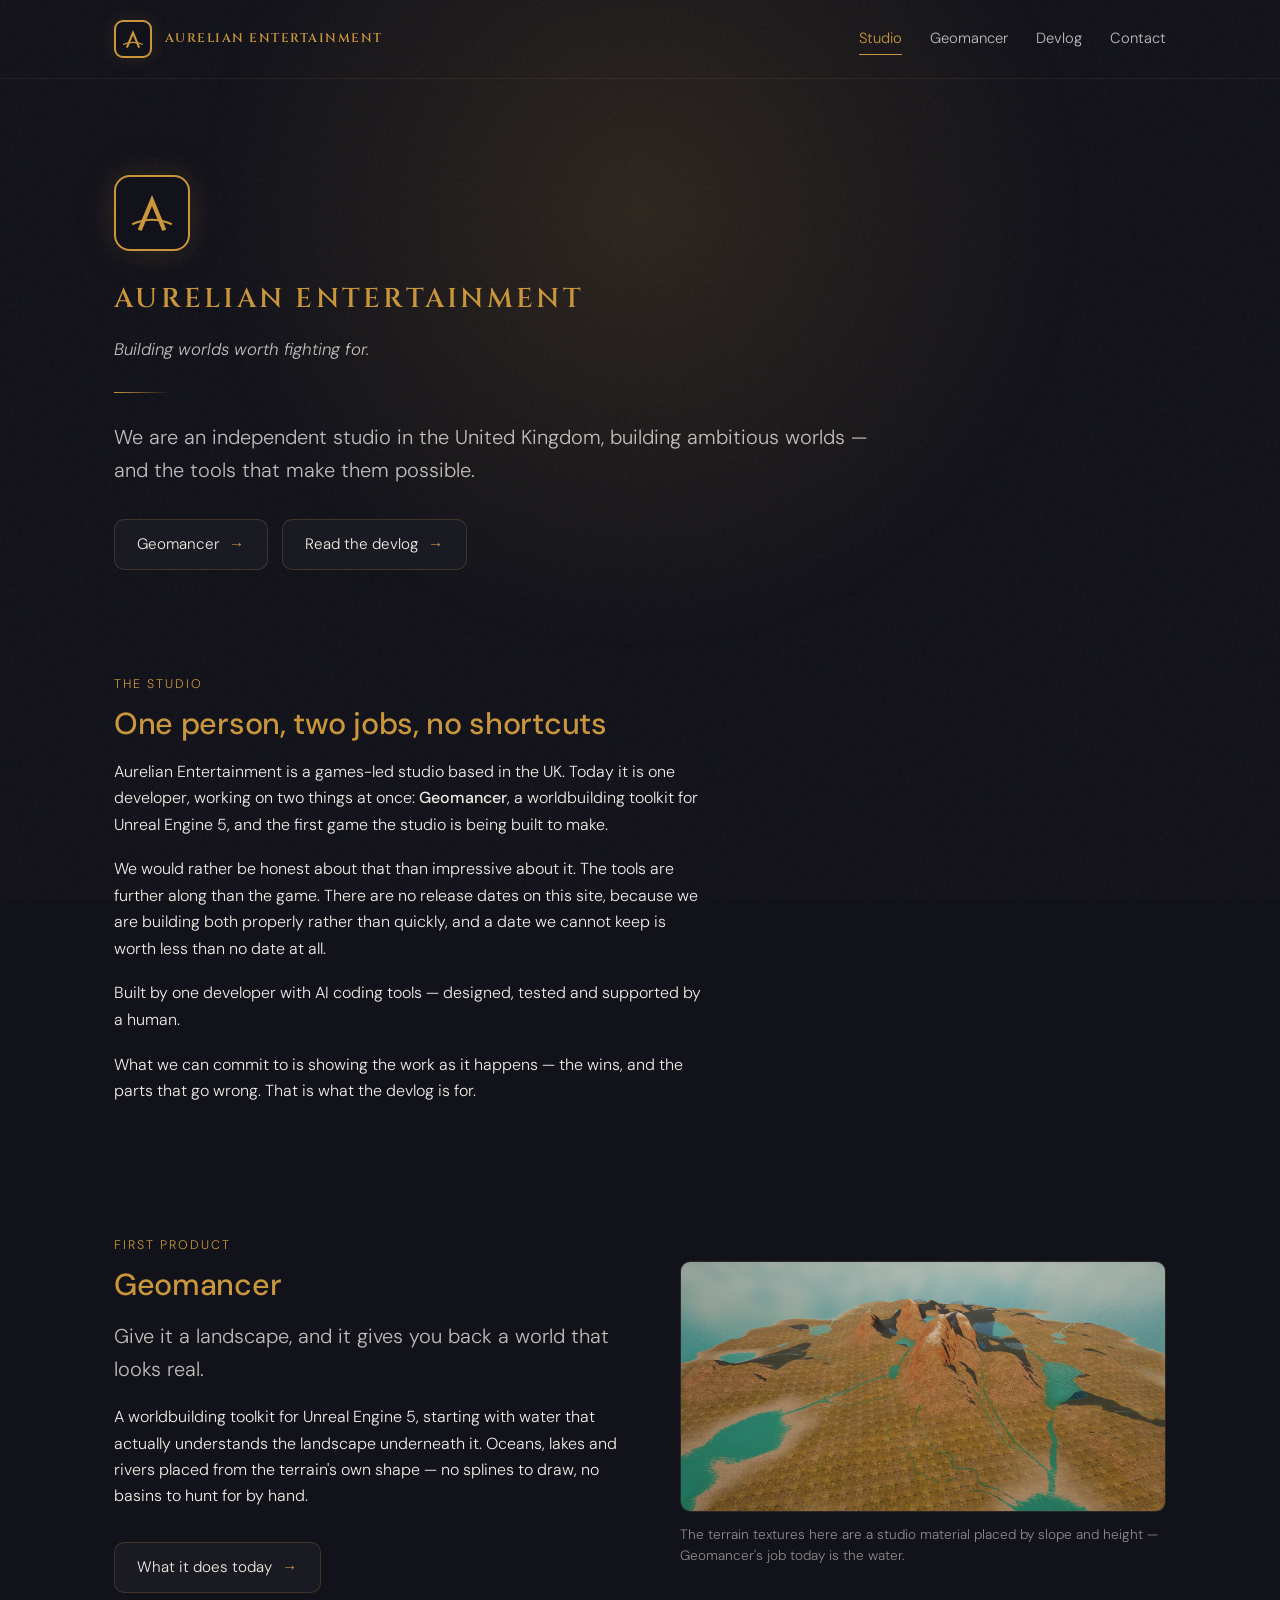
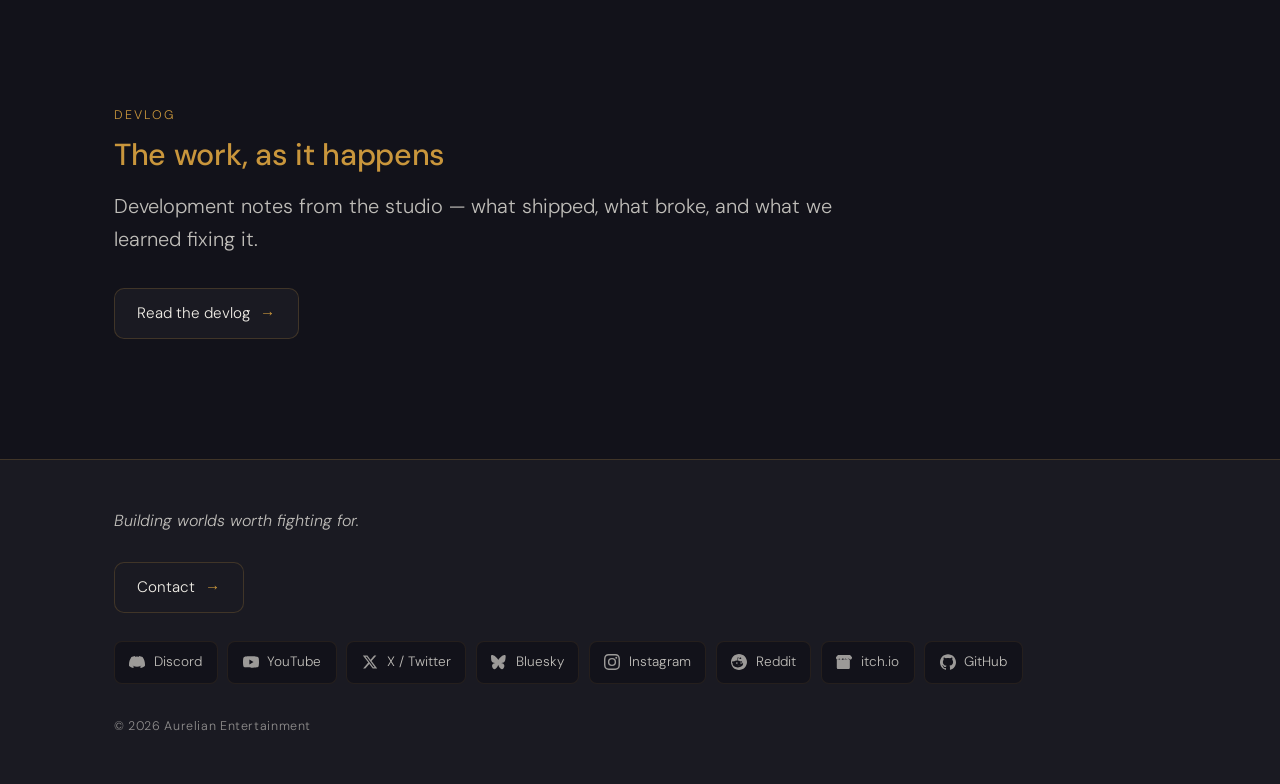
==== commit b1deeaa5: "Studio pages first: home, contact and the 404 page, with noindex coming-soon pages at /geomancer/ an" ====
--- a/index.html
+++ b/index.html
@@ -4,11 +4,15 @@
     <meta charset="UTF-8">
     <meta name="viewport" content="width=device-width, initial-scale=1.0">
     <title>Aurelian Entertainment — Building worlds worth fighting for.</title>
-    <meta name="description" content="Aurelian Entertainment — Indie game studio building ambitious games and tools for the gaming world.">
+    <meta name="description" content="An independent UK games studio building ambitious worlds — and the tools that make them possible. Geomancer is our worldbuilding toolkit for Unreal Engine 5.">
+    <link rel="canonical" href="https://aurelianentertainment.com/">
     <meta property="og:title" content="Aurelian Entertainment">
     <meta property="og:description" content="Indie game studio. Building worlds worth fighting for.">
-    <meta property="og:url" content="https://pyraxisentertainment.com">
+    <meta property="og:url" content="https://aurelianentertainment.com/">
     <meta property="og:type" content="website">
+    <meta property="og:image" content="https://aurelianentertainment.com/assets/og-image.jpg">
+    <meta property="og:image:alt" content="Aerial view of an island in Unreal Engine: ocean, lakes and winding rivers, shorelines shaded by shallow-water materials.">
+    <meta name="twitter:card" content="summary_large_image">
     <meta name="theme-color" content="#12121A">
     <link rel="icon" type="image/svg+xml" href="favicon.svg">
     <link rel="icon" type="image/x-icon" href="favicon.ico">
@@ -16,457 +20,156 @@
     <link rel="icon" type="image/png" sizes="64x64" href="favicon-64.png">
     <link rel="icon" type="image/png" sizes="128x128" href="favicon-128.png">
     <link rel="apple-touch-icon" href="apple-touch-icon.png">
-    <link rel="preconnect" href="https://fonts.googleapis.com">
-    <link rel="preconnect" href="https://fonts.gstatic.com" crossorigin>
-    <link href="https://fonts.googleapis.com/css2?family=DM+Sans:ital,wght@0,300;0,400;0,500;1,300;1,400&family=Michroma&display=swap" rel="stylesheet">
-    <style>
-        :root {
-            --void: #12121A;
-            --charcoal: #1A1A22;
-            --warm-gold: #C9963C;
-            --crimson: #8B1E2F;
-            --warm-white: #F0EDE6;
-            --gold-glow: rgba(201, 150, 60, 0.15);
-            --gold-glow-strong: rgba(201, 150, 60, 0.3);
-        }
+    <link rel="stylesheet" href="assets/site.css">
 
-        *, *::before, *::after {
-            margin: 0;
-            padding: 0;
-            box-sizing: border-box;
-        }
-
-        html {
-            scroll-behavior: smooth;
-        }
-
-        body {
-            font-family: 'DM Sans', sans-serif;
-            background-color: var(--void);
-            color: var(--warm-white);
-            min-height: 100vh;
-            display: flex;
-            flex-direction: column;
-            align-items: center;
-            justify-content: center;
-            padding: 3rem 1.5rem;
-            position: relative;
-            overflow-x: hidden;
-        }
-
-        /* Subtle noise texture overlay */
-        body::before {
-            content: '';
-            position: fixed;
-            top: 0;
-            left: 0;
-            width: 100%;
-            height: 100%;
-            opacity: 0.03;
-            background-image: url("data:image/svg+xml,%3Csvg viewBox='0 0 256 256' xmlns='http://www.w3.org/2000/svg'%3E%3Cfilter id='noise'%3E%3CfeTurbulence type='fractalNoise' baseFrequency='0.9' numOctaves='4' stitchTiles='stitch'/%3E%3C/filter%3E%3Crect width='100%25' height='100%25' filter='url(%23noise)'/%3E%3C/svg%3E");
-            background-repeat: repeat;
-            pointer-events: none;
-            z-index: 0;
-        }
-
-        /* Subtle radial glow behind the content */
-        body::after {
-            content: '';
-            position: fixed;
-            top: -20%;
-            left: 50%;
-            transform: translateX(-50%);
-            width: 600px;
-            height: 600px;
-            background: radial-gradient(circle, var(--gold-glow) 0%, transparent 70%);
-            pointer-events: none;
-            z-index: 0;
-        }
-
-        .container {
-            max-width: 440px;
-            width: 100%;
-            display: flex;
-            flex-direction: column;
-            align-items: center;
-            text-align: center;
-            position: relative;
-            z-index: 1;
-        }
-
-        /* Gold mark avatar */
-        .avatar {
-            width: 80px;
-            height: 80px;
-            border-radius: 16px;
-            background: var(--void);
-            border: 2px solid var(--warm-gold);
-            display: flex;
-            align-items: center;
-            justify-content: center;
-            margin-bottom: 1.75rem;
-            box-shadow: 0 0 30px var(--gold-glow), 0 0 60px rgba(201, 150, 60, 0.06);
-            animation: fadeInDown 0.8s ease-out;
-        }
-
-        .avatar svg {
-            display: block;
-            width: 46px;
-            height: 46px;
-            fill: var(--warm-gold);
-        }
-
-        /* Studio name */
-        .studio-name {
-            font-family: 'Michroma', sans-serif;
-            font-size: clamp(0.85rem, 3.2vw, 1.1rem);
-            color: var(--warm-gold);
-            letter-spacing: 0.14em;
-            text-transform: uppercase;
-            margin-bottom: 0.75rem;
-            animation: fadeInUp 0.8s ease-out 0.1s both;
-        }
-
-        /* Tagline */
-        .tagline {
-            font-family: 'DM Sans', sans-serif;
-            font-size: 1.05rem;
-            color: var(--warm-white);
-            font-weight: 400;
-            font-style: italic;
-            margin-bottom: 0.5rem;
-            opacity: 0.9;
-            animation: fadeInUp 0.8s ease-out 0.2s both;
-        }
-
-        /* One-liner */
-        .description {
-            font-family: 'DM Sans', sans-serif;
-            font-size: 0.9rem;
-            color: var(--warm-white);
-            font-weight: 300;
-            opacity: 0.55;
-            margin-bottom: 2.5rem;
-            line-height: 1.5;
-            animation: fadeInUp 0.8s ease-out 0.3s both;
-        }
-
-        /* Separator */
-        .separator {
-            width: 40px;
-            height: 1px;
-            background: linear-gradient(90deg, transparent, var(--warm-gold), transparent);
-            margin-bottom: 2.5rem;
-            animation: fadeIn 1s ease-out 0.4s both;
-        }
-
-        /* Link buttons */
-        .links {
-            display: flex;
-            flex-direction: column;
-            gap: 0.65rem;
-            width: 100%;
-        }
-
-        .link-btn {
-            display: flex;
-            align-items: center;
-            gap: 0.85rem;
-            width: 100%;
-            padding: 0.85rem 1.25rem;
-            background: var(--charcoal);
-            border: 1px solid rgba(201, 150, 60, 0.1);
-            border-radius: 10px;
-            color: var(--warm-white);
-            text-decoration: none;
-            font-family: 'DM Sans', sans-serif;
-            font-size: 0.92rem;
-            font-weight: 400;
-            letter-spacing: 0.02em;
-            transition: all 0.3s cubic-bezier(0.25, 0.46, 0.45, 0.94);
-            position: relative;
-            overflow: hidden;
-        }
-
-        .link-btn::before {
-            content: '';
-            position: absolute;
-            top: 0;
-            left: 0;
-            width: 100%;
-            height: 100%;
-            background: linear-gradient(135deg, var(--gold-glow) 0%, transparent 60%);
-            opacity: 0;
-            transition: opacity 0.3s ease;
-        }
-
-        .link-btn:hover {
-            border-color: rgba(201, 150, 60, 0.35);
-            transform: translateY(-1px);
-            box-shadow: 0 4px 20px rgba(201, 150, 60, 0.08);
-        }
-
-        .link-btn:hover::before {
-            opacity: 1;
-        }
-
-        .link-btn:hover .link-icon svg {
-            fill: var(--warm-gold);
-        }
-
-        .link-btn:hover .link-label {
-            color: var(--warm-white);
-        }
-
-        .link-icon {
-            width: 20px;
-            height: 20px;
-            flex-shrink: 0;
-            display: flex;
-            align-items: center;
-            justify-content: center;
-            position: relative;
-            z-index: 1;
-        }
-
-        .link-icon svg {
-            width: 18px;
-            height: 18px;
-            fill: rgba(240, 237, 230, 0.45);
-            transition: fill 0.3s ease;
-        }
-
-        .link-label {
-            position: relative;
-            z-index: 1;
-            color: rgba(240, 237, 230, 0.8);
-            transition: color 0.3s ease;
-        }
-
-        .link-arrow {
-            margin-left: auto;
-            position: relative;
-            z-index: 1;
-            opacity: 0;
-            transform: translateX(-4px);
-            transition: all 0.3s ease;
-        }
-
-        .link-arrow svg {
-            width: 14px;
-            height: 14px;
-            fill: var(--warm-gold);
-        }
-
-        .link-btn:hover .link-arrow {
-            opacity: 0.6;
-            transform: translateX(0);
-        }
-
-        /* Staggered entrance for links */
-        .link-btn:nth-child(1) { animation: fadeInUp 0.6s ease-out 0.45s both; }
-        .link-btn:nth-child(2) { animation: fadeInUp 0.6s ease-out 0.52s both; }
-        .link-btn:nth-child(3) { animation: fadeInUp 0.6s ease-out 0.59s both; }
-        .link-btn:nth-child(4) { animation: fadeInUp 0.6s ease-out 0.66s both; }
-        .link-btn:nth-child(5) { animation: fadeInUp 0.6s ease-out 0.73s both; }
-        .link-btn:nth-child(6) { animation: fadeInUp 0.6s ease-out 0.80s both; }
-        .link-btn:nth-child(7) { animation: fadeInUp 0.6s ease-out 0.87s both; }
-        .link-btn:nth-child(8) { animation: fadeInUp 0.6s ease-out 0.94s both; }
-        .link-btn:nth-child(9) { animation: fadeInUp 0.6s ease-out 1.01s both; }
-        .link-btn:nth-child(10) { animation: fadeInUp 0.6s ease-out 1.08s both; }
-
-        /* Footer */
-        .footer {
-            margin-top: 3rem;
-            font-size: 0.72rem;
-            color: rgba(240, 237, 230, 0.2);
-            letter-spacing: 0.06em;
-            animation: fadeIn 1s ease-out 1.2s both;
-        }
-
-        /* Animations */
-        @keyframes fadeInDown {
-            from {
-                opacity: 0;
-                transform: translateY(-12px);
-            }
-            to {
-                opacity: 1;
-                transform: translateY(0);
-            }
-        }
-
-        @keyframes fadeInUp {
-            from {
-                opacity: 0;
-                transform: translateY(12px);
-            }
-            to {
-                opacity: 1;
-                transform: translateY(0);
-            }
-        }
-
-        @keyframes fadeIn {
-            from { opacity: 0; }
-            to { opacity: 1; }
-        }
-
-        /* Responsive tweaks */
-        @media (max-width: 480px) {
-            body {
-                padding: 2.5rem 1.25rem;
-            }
-
-            .avatar {
-                width: 68px;
-                height: 68px;
-                border-radius: 14px;
-            }
-
-            .avatar svg {
-                width: 40px;
-                height: 40px;
-            }
-
-            .link-btn {
-                padding: 0.8rem 1.1rem;
-                font-size: 0.88rem;
-            }
-        }
-
-        /* Respect reduced motion */
-        @media (prefers-reduced-motion: reduce) {
-            *, *::before, *::after {
-                animation-duration: 0.01ms !important;
-                transition-duration: 0.01ms !important;
-            }
-        }
-    </style>
+    <!-- Structured data. The rule for every block on this site: it must not
+         assert anything the page does not already say out loud. Structured
+         data that disagrees with visible content is a manual-action risk,
+         not an optimisation. Everything below appears on this page. -->
+    <script type="application/ld+json">
+    {
+        "@context": "https://schema.org",
+        "@type": "Organization",
+        "name": "Aurelian Entertainment",
+        "url": "https://aurelianentertainment.com/",
+        "logo": "https://aurelianentertainment.com/favicon-128.png",
+        "description": "An independent studio in the United Kingdom, building ambitious worlds — and the tools that make them possible.",
+        "sameAs": [
+            "https://discord.gg/krRfyV6c7s",
+            "https://youtube.com/@AurelianWorlds",
+            "https://x.com/AurelianWorlds",
+            "https://bsky.app/profile/did:plc:4cs7oyl7snszudhkhuoy5h4x",
+            "https://instagram.com/aurelianworlds",
+            "https://reddit.com/r/PyraxisGames",
+            "https://pyraxisgames.itch.io",
+            "https://github.com/Pyraxis-Entertainment"
+        ]
+    }
+    </script>
 </head>
 <body>
-    <div class="container">
-        <!-- Avatar -->
-        <div class="avatar" aria-hidden="true">
-            <svg viewBox="0 -5.333 100 100" focusable="false"><path d="M17.608,82.191 L50,3.525 L82.392,82.191 L73.608,85.809 L50,28.475 L26.392,85.809 Z"/><path d="M3.985,67.715 Q50,47.264 96.015,67.715 L93.985,72.285 Q50,52.736 6.015,72.285 Z"/></svg>
+    <a class="skip-link" href="#main">Skip to content</a>
+
+    <header class="site-header">
+        <div class="wrap">
+            <a class="brand" href="./">
+                <span class="brand-mark" aria-hidden="true"><svg viewBox="0 -5.333 100 100" focusable="false"><path d="M17.608,82.191 L50,3.525 L82.392,82.191 L73.608,85.809 L50,28.475 L26.392,85.809 Z"/><path d="M3.985,67.715 Q50,47.264 96.015,67.715 L93.985,72.285 Q50,52.736 6.015,72.285 Z"/></svg></span>
+                <span class="brand-name">Aurelian Entertainment</span>
+            </a>
+            <nav class="site-nav" aria-label="Primary">
+                <a href="./" aria-current="page">Studio</a>
+                <a href="geomancer/">Geomancer</a>
+                <a href="devlog/">Devlog</a>
+                <a href="contact/">Contact</a>
+            </nav>
         </div>
+    </header>
 
-        <!-- Studio name -->
-        <h1 class="studio-name">Aurelian Entertainment</h1>
+    <main id="main">
+        <section class="hero">
+            <div class="wrap">
+                <div class="hero-mark" aria-hidden="true"><svg viewBox="0 -5.333 100 100" focusable="false"><path d="M17.608,82.191 L50,3.525 L82.392,82.191 L73.608,85.809 L50,28.475 L26.392,85.809 Z"/><path d="M3.985,67.715 Q50,47.264 96.015,67.715 L93.985,72.285 Q50,52.736 6.015,72.285 Z"/></svg></div>
+                <h1 class="wordmark">Aurelian Entertainment</h1>
+                <p class="tagline">Building worlds worth fighting for.</p>
+                <hr class="rule">
+                <p class="lede">We are an independent studio in the United Kingdom, building ambitious worlds — and the tools that make them possible.</p>
+                <div class="button-row">
+                    <a class="btn" href="geomancer/">Geomancer <span class="btn-arrow" aria-hidden="true">&rarr;</span></a>
+                    <a class="btn" href="devlog/">Read the devlog <span class="btn-arrow" aria-hidden="true">&rarr;</span></a>
+                </div>
+            </div>
+        </section>
 
-        <!-- Tagline -->
-        <p class="tagline">Building worlds worth fighting for.</p>
+        <section>
+            <div class="wrap">
+                <p class="eyebrow">The studio</p>
+                <h2>One person, two jobs, no shortcuts</h2>
+                <div class="prose">
+                    <p>Aurelian Entertainment is a games-led studio based in the UK. Today it is one developer, working on two things at once: <strong>Geomancer</strong>, a worldbuilding toolkit for Unreal Engine 5, and the first game the studio is being built to make.</p>
+                    <p>We would rather be honest about that than impressive about it. The tools are further along than the game. There are no release dates on this site, because we are building both properly rather than quickly, and a date we cannot keep is worth less than no date at all.</p>
+                    <p>Built by one developer with AI coding tools — designed, tested and supported by a human.</p>
+                    <p>What we can commit to is showing the work as it happens — the wins, and the parts that go wrong. That is what the devlog is for.</p>
+                </div>
+            </div>
+        </section>
 
-        <!-- One-liner -->
-        <p class="description">Indie game studio building ambitious games and tools for the gaming world.</p>
+        <section>
+            <div class="wrap">
+                <div class="split">
+                    <div>
+                        <p class="eyebrow">First product</p>
+                        <h2>Geomancer</h2>
+                        <p class="lede">Give it a landscape, and it gives you back a world that looks real.</p>
+                        <p>A worldbuilding toolkit for Unreal Engine 5, starting with water that actually understands the landscape underneath it. Oceans, lakes and rivers placed from the terrain's own shape — no splines to draw, no basins to hunt for by hand.</p>
+                        <div class="button-row">
+                            <a class="btn" href="geomancer/">What it does today <span class="btn-arrow" aria-hidden="true">&rarr;</span></a>
+                        </div>
+                    </div>
+                    <figure class="figure-flush">
+                        <picture>
+                            <source srcset="assets/shots/geomancer-island-hero.webp" type="image/webp">
+                            <img src="assets/shots/geomancer-island-hero.jpg" width="1920" height="989" loading="lazy" decoding="async" alt="Aerial view of an island in Unreal Engine: ocean, lakes and winding rivers, shorelines shaded by shallow-water materials.">
+                        </picture>
+                        <figcaption>The terrain textures here are a studio material placed by slope and height — Geomancer's job today is the water.</figcaption>
+                    </figure>
+                </div>
+            </div>
+        </section>
 
-        <!-- Separator -->
-        <div class="separator"></div>
+        <section>
+            <div class="wrap">
+                <p class="eyebrow">Devlog</p>
+                <h2>The work, as it happens</h2>
+                <p class="lede">Development notes from the studio — what shipped, what broke, and what we learned fixing it.</p>
+                <div class="button-row">
+                    <a class="btn" href="devlog/">Read the devlog <span class="btn-arrow" aria-hidden="true">&rarr;</span></a>
+                </div>
+            </div>
+        </section>
+    </main>
 
-        <!-- Links -->
-        <div class="links">
-            <!-- Discord -->
-            <a href="https://discord.gg/krRfyV6c7s" target="_blank" rel="noopener noreferrer" class="link-btn">
-                <span class="link-icon">
-                    <svg viewBox="0 0 24 24" xmlns="http://www.w3.org/2000/svg">
-                        <path d="M20.317 4.37a19.791 19.791 0 0 0-4.885-1.515.074.074 0 0 0-.079.037c-.21.375-.444.864-.608 1.25a18.27 18.27 0 0 0-5.487 0 12.64 12.64 0 0 0-.617-1.25.077.077 0 0 0-.079-.037A19.736 19.736 0 0 0 3.677 4.37a.07.07 0 0 0-.032.027C.533 9.046-.32 13.58.099 18.057a.082.082 0 0 0 .031.057 19.9 19.9 0 0 0 5.993 3.03.078.078 0 0 0 .084-.028 14.09 14.09 0 0 0 1.226-1.994.076.076 0 0 0-.041-.106 13.107 13.107 0 0 1-1.872-.892.077.077 0 0 1-.008-.128 10.2 10.2 0 0 0 .372-.292.074.074 0 0 1 .077-.01c3.928 1.793 8.18 1.793 12.062 0a.074.074 0 0 1 .078.01c.12.098.246.198.373.292a.077.077 0 0 1-.006.127 12.299 12.299 0 0 1-1.873.892.077.077 0 0 0-.041.107c.36.698.772 1.362 1.225 1.993a.076.076 0 0 0 .084.028 19.839 19.839 0 0 0 6.002-3.03.077.077 0 0 0 .032-.054c.5-5.177-.838-9.674-3.549-13.66a.061.061 0 0 0-.031-.03z"/>
-                    </svg>
-                </span>
-                <span class="link-label">Discord</span>
-                <span class="link-arrow"><svg viewBox="0 0 24 24"><path d="M5 12h14m-7-7 7 7-7 7" fill="none" stroke="currentColor" stroke-width="2" stroke-linecap="round" stroke-linejoin="round"/></svg></span>
-            </a>
-
-            <!-- YouTube -->
-            <a href="https://youtube.com/@AurelianWorlds" target="_blank" rel="noopener noreferrer" class="link-btn">
-                <span class="link-icon">
-                    <svg viewBox="0 0 24 24" xmlns="http://www.w3.org/2000/svg">
-                        <path d="M23.498 6.186a3.016 3.016 0 0 0-2.122-2.136C19.505 3.545 12 3.545 12 3.545s-7.505 0-9.377.505A3.017 3.017 0 0 0 .502 6.186C0 8.07 0 12 0 12s0 3.93.502 5.814a3.016 3.016 0 0 0 2.122 2.136c1.871.505 9.376.505 9.376.505s7.505 0 9.377-.505a3.015 3.015 0 0 0 2.122-2.136C24 15.93 24 12 24 12s0-3.93-.502-5.814zM9.545 15.568V8.432L15.818 12l-6.273 3.568z"/>
-                    </svg>
-                </span>
-                <span class="link-label">YouTube</span>
-                <span class="link-arrow"><svg viewBox="0 0 24 24"><path d="M5 12h14m-7-7 7 7-7 7" fill="none" stroke="currentColor" stroke-width="2" stroke-linecap="round" stroke-linejoin="round"/></svg></span>
-            </a>
-
-            <!-- X / Twitter -->
-            <a href="https://x.com/AurelianWorlds" target="_blank" rel="noopener noreferrer" class="link-btn">
-                <span class="link-icon">
-                    <svg viewBox="0 0 24 24" xmlns="http://www.w3.org/2000/svg">
-                        <path d="M18.244 2.25h3.308l-7.227 8.26 8.502 11.24H16.17l-5.214-6.817L4.99 21.75H1.68l7.73-8.835L1.254 2.25H8.08l4.713 6.231zm-1.161 17.52h1.833L7.084 4.126H5.117z"/>
-                    </svg>
-                </span>
-                <span class="link-label">X / Twitter</span>
-                <span class="link-arrow"><svg viewBox="0 0 24 24"><path d="M5 12h14m-7-7 7 7-7 7" fill="none" stroke="currentColor" stroke-width="2" stroke-linecap="round" stroke-linejoin="round"/></svg></span>
-            </a>
-
-            <!-- itch.io -->
-            <a href="https://pyraxisgames.itch.io" target="_blank" rel="noopener noreferrer" class="link-btn">
-                <span class="link-icon">
-                    <svg viewBox="0 0 24 24" xmlns="http://www.w3.org/2000/svg">
-                        <path d="M3.13 1.338C2.08 1.96.02 4.328 0 4.95v1.03c0 1.303.963 2.412 2.204 2.412 1.386 0 2.476-1.088 2.476-2.41 0 1.322 1.02 2.41 2.405 2.41 1.386 0 2.405-1.088 2.405-2.41 0 1.322 1.063 2.41 2.45 2.41h.12c1.386 0 2.45-1.088 2.45-2.41 0 1.322 1.02 2.41 2.405 2.41 1.385 0 2.405-1.088 2.405-2.41 0 1.322 1.09 2.41 2.476 2.41C22.037 8.392 24 7.283 24 5.98V4.95c-.02-.622-2.08-2.99-3.13-3.612H3.13zm9.12 5.694c-.283.453-.704.965-1.372 1.268-.46.21-.918.27-1.378.27-.86 0-1.432-.332-1.768-.558-.39.254-.942.558-1.768.558-.46 0-.92-.06-1.378-.27-.642-.29-1.07-.77-1.37-1.203-.15.36-.32.638-.52.878-.363.437-.863.79-1.506.96V20.5c0 .602.535 1.839 1.81 2.162h15.952c1.275-.323 1.81-1.56 1.81-2.162V8.935c-.643-.17-1.143-.523-1.506-.96-.2-.24-.37-.517-.52-.877-.3.432-.727.912-1.37 1.202-.457.21-.917.27-1.377.27-.826 0-1.378-.304-1.768-.558-.336.226-.908.558-1.768.558-.46 0-.918-.06-1.378-.27-.668-.303-1.09-.815-1.372-1.268zM7.17 11.36c.006.007 2.382 2.862 4.743 5.49L7.26 22.263h1.2l3.498-3.963 2.895 3.963h4.063l-4.98-6.758 4.568-5.144h-1.195l-4.01 4.51-2.58-3.513H7.17z"/>
-                    </svg>
-                </span>
-                <span class="link-label">itch.io</span>
-                <span class="link-arrow"><svg viewBox="0 0 24 24"><path d="M5 12h14m-7-7 7 7-7 7" fill="none" stroke="currentColor" stroke-width="2" stroke-linecap="round" stroke-linejoin="round"/></svg></span>
-            </a>
-
-            <!-- Bluesky -->
-            <a href="https://bsky.app/profile/did:plc:4cs7oyl7snszudhkhuoy5h4x" target="_blank" rel="noopener noreferrer" class="link-btn">
-                <span class="link-icon">
-                    <svg viewBox="0 0 24 24" xmlns="http://www.w3.org/2000/svg">
-                        <path d="M12 10.8c-1.087-2.114-4.046-6.053-6.798-7.995C2.566.944 1.561 1.266.902 1.565.139 1.908 0 3.08 0 3.768c0 .69.378 5.65.624 6.479.785 2.627 3.6 3.497 6.212 3.252-3.953.564-7.15 2.702-4.037 8.009C5.098 24.49 7.582 22.27 9.377 19.5c.818-1.263 1.199-2.632 1.44-3.318.241.686.621 2.055 1.44 3.318 1.795 2.77 4.28 4.99 6.578 2.008 3.112-5.307-.084-7.445-4.037-8.009 2.612.245 5.427-.625 6.212-3.252C21.622 9.418 22 4.458 22 3.768c0-.69-.139-1.86-.902-2.203-.659-.299-1.664-.621-4.3 1.24C14.046 4.747 11.087 8.686 10 10.8h2z"/>
-                    </svg>
-                </span>
-                <span class="link-label">Bluesky</span>
-                <span class="link-arrow"><svg viewBox="0 0 24 24"><path d="M5 12h14m-7-7 7 7-7 7" fill="none" stroke="currentColor" stroke-width="2" stroke-linecap="round" stroke-linejoin="round"/></svg></span>
-            </a>
-
-            <!-- Instagram -->
-            <a href="https://instagram.com/aurelianworlds" target="_blank" rel="noopener noreferrer" class="link-btn">
-                <span class="link-icon">
-                    <svg viewBox="0 0 24 24" xmlns="http://www.w3.org/2000/svg">
-                        <path d="M12 2.163c3.204 0 3.584.012 4.85.07 3.252.148 4.771 1.691 4.919 4.919.058 1.265.069 1.645.069 4.849 0 3.205-.012 3.584-.069 4.849-.149 3.225-1.664 4.771-4.919 4.919-1.266.058-1.644.07-4.85.07-3.204 0-3.584-.012-4.849-.07-3.26-.149-4.771-1.699-4.919-4.92-.058-1.265-.07-1.644-.07-4.849 0-3.204.013-3.583.07-4.849.149-3.227 1.664-4.771 4.919-4.919 1.266-.057 1.645-.069 4.849-.069zM12 0C8.741 0 8.333.014 7.053.072 2.695.272.273 2.69.073 7.052.014 8.333 0 8.741 0 12c0 3.259.014 3.668.072 4.948.2 4.358 2.618 6.78 6.98 6.98C8.333 23.986 8.741 24 12 24c3.259 0 3.668-.014 4.948-.072 4.354-.2 6.782-2.618 6.979-6.98.059-1.28.073-1.689.073-4.948 0-3.259-.014-3.667-.072-4.947-.196-4.354-2.617-6.78-6.979-6.98C15.668.014 15.259 0 12 0zm0 5.838a6.162 6.162 0 1 0 0 12.324 6.162 6.162 0 0 0 0-12.324zM12 16a4 4 0 1 1 0-8 4 4 0 0 1 0 8zm6.406-11.845a1.44 1.44 0 1 0 0 2.881 1.44 1.44 0 0 0 0-2.881z"/>
-                    </svg>
-                </span>
-                <span class="link-label">Instagram</span>
-                <span class="link-arrow"><svg viewBox="0 0 24 24"><path d="M5 12h14m-7-7 7 7-7 7" fill="none" stroke="currentColor" stroke-width="2" stroke-linecap="round" stroke-linejoin="round"/></svg></span>
-            </a>
-
-            <!-- Reddit -->
-            <a href="https://reddit.com/r/PyraxisGames" target="_blank" rel="noopener noreferrer" class="link-btn">
-                <span class="link-icon">
-                    <svg viewBox="0 0 24 24" xmlns="http://www.w3.org/2000/svg">
-                        <path d="M12 0C5.373 0 0 5.373 0 12c0 6.627 5.373 12 12 12s12-5.373 12-12c0-6.627-5.373-12-12-12zm6.066 13.98c.028.195.043.393.043.594 0 3.03-3.527 5.49-7.874 5.49-4.348 0-7.875-2.46-7.875-5.49 0-.21.017-.416.05-.618A1.624 1.624 0 0 1 1.5 12.5c0-.907.735-1.641 1.641-1.641.43 0 .82.166 1.113.437 1.18-.853 2.814-1.395 4.621-1.455l.912-4.3a.34.34 0 0 1 .404-.265l3.038.639c.192-.393.584-.667 1.042-.667a1.169 1.169 0 1 1 0 2.337 1.17 1.17 0 0 1-1.149-.95l-2.72-.571-.813 3.832c1.773.072 3.37.614 4.529 1.455.293-.268.68-.433 1.107-.433.906 0 1.64.734 1.64 1.641 0 .56-.28 1.054-.707 1.35l.008.07zM8.834 12.5a1.169 1.169 0 1 0 0 2.337 1.169 1.169 0 0 0 0-2.337zm6.332 0a1.169 1.169 0 1 0 0 2.337 1.169 1.169 0 0 0 0-2.337zm-5.246 3.785c-.083-.083-.083-.218 0-.3.083-.084.218-.084.3 0 .585.585 1.536.814 1.78.814s1.195-.23 1.78-.814c.083-.084.218-.084.3 0 .084.082.084.217 0 .3-.694.695-1.702.934-2.08.934-.378 0-1.386-.24-2.08-.934z"/>
-                    </svg>
-                </span>
-                <span class="link-label">Reddit</span>
-                <span class="link-arrow"><svg viewBox="0 0 24 24"><path d="M5 12h14m-7-7 7 7-7 7" fill="none" stroke="currentColor" stroke-width="2" stroke-linecap="round" stroke-linejoin="round"/></svg></span>
-            </a>
-
-            <!-- GitHub -->
-            <a href="https://github.com/Pyraxis-Entertainment" target="_blank" rel="noopener noreferrer" class="link-btn">
-                <span class="link-icon">
-                    <svg viewBox="0 0 24 24" xmlns="http://www.w3.org/2000/svg">
-                        <path d="M12 .297c-6.63 0-12 5.373-12 12 0 5.303 3.438 9.8 8.205 11.385.6.113.82-.258.82-.577 0-.285-.01-1.04-.015-2.04-3.338.724-4.042-1.61-4.042-1.61C4.422 18.07 3.633 17.7 3.633 17.7c-1.087-.744.084-.729.084-.729 1.205.084 1.838 1.236 1.838 1.236 1.07 1.835 2.809 1.305 3.495.998.108-.776.417-1.305.76-1.605-2.665-.3-5.466-1.332-5.466-5.93 0-1.31.465-2.38 1.235-3.22-.135-.303-.54-1.523.105-3.176 0 0 1.005-.322 3.3 1.23.96-.267 1.98-.399 3-.405 1.02.006 2.04.138 3 .405 2.28-1.552 3.285-1.23 3.285-1.23.645 1.653.24 2.873.12 3.176.765.84 1.23 1.91 1.23 3.22 0 4.61-2.805 5.625-5.475 5.92.42.36.81 1.096.81 2.22 0 1.606-.015 2.896-.015 3.286 0 .315.21.69.825.57C20.565 22.092 24 17.592 24 12.297c0-6.627-5.373-12-12-12"/>
-                    </svg>
-                </span>
-                <span class="link-label">GitHub</span>
-                <span class="link-arrow"><svg viewBox="0 0 24 24"><path d="M5 12h14m-7-7 7 7-7 7" fill="none" stroke="currentColor" stroke-width="2" stroke-linecap="round" stroke-linejoin="round"/></svg></span>
-            </a>
-
-            <!-- Contact -->
-            <a href="mailto:contact@aurelianentertainment.com" class="link-btn">
-                <span class="link-icon">
-                    <svg viewBox="0 0 24 24" xmlns="http://www.w3.org/2000/svg">
-                        <path d="M20 4H4c-1.1 0-2 .9-2 2v12c0 1.1.9 2 2 2h16c1.1 0 2-.9 2-2V6c0-1.1-.9-2-2-2zm0 4-8 5-8-5V6l8 5 8-5v2z"/>
-                    </svg>
-                </span>
-                <span class="link-label">Contact</span>
-                <span class="link-arrow"><svg viewBox="0 0 24 24"><path d="M5 12h14m-7-7 7 7-7 7" fill="none" stroke="currentColor" stroke-width="2" stroke-linecap="round" stroke-linejoin="round"/></svg></span>
-            </a>
+    <footer class="site-footer">
+        <div class="wrap">
+            <p class="footer-tagline">Building worlds worth fighting for.</p>
+            <p class="footer-contact">
+                <a class="btn" href="contact/">Contact <span class="btn-arrow" aria-hidden="true">&rarr;</span></a>
+            </p>
+            <nav class="follow" aria-label="Follow the studio">
+                <a href="https://discord.gg/krRfyV6c7s" target="_blank" rel="noopener noreferrer">
+                    <svg viewBox="0 0 24 24" aria-hidden="true"><path d="M20.317 4.37a19.791 19.791 0 0 0-4.885-1.515.074.074 0 0 0-.079.037c-.21.375-.444.864-.608 1.25a18.27 18.27 0 0 0-5.487 0 12.64 12.64 0 0 0-.617-1.25.077.077 0 0 0-.079-.037A19.736 19.736 0 0 0 3.677 4.37a.07.07 0 0 0-.032.027C.533 9.046-.32 13.58.099 18.057a.082.082 0 0 0 .031.057 19.9 19.9 0 0 0 5.993 3.03.078.078 0 0 0 .084-.028 14.09 14.09 0 0 0 1.226-1.994.076.076 0 0 0-.041-.106 13.107 13.107 0 0 1-1.872-.892.077.077 0 0 1-.008-.128 10.2 10.2 0 0 0 .372-.292.074.074 0 0 1 .077-.01c3.928 1.793 8.18 1.793 12.062 0a.074.074 0 0 1 .078.01c.12.098.246.198.373.292a.077.077 0 0 1-.006.127 12.299 12.299 0 0 1-1.873.892.077.077 0 0 0-.041.107c.36.698.772 1.362 1.225 1.993a.076.076 0 0 0 .084.028 19.839 19.839 0 0 0 6.002-3.03.077.077 0 0 0 .032-.054c.5-5.177-.838-9.674-3.549-13.66a.061.061 0 0 0-.031-.03z"/></svg>
+                    <span>Discord</span>
+                </a>
+                <a href="https://youtube.com/@AurelianWorlds" target="_blank" rel="noopener noreferrer">
+                    <svg viewBox="0 0 24 24" aria-hidden="true"><path d="M23.498 6.186a3.016 3.016 0 0 0-2.122-2.136C19.505 3.545 12 3.545 12 3.545s-7.505 0-9.377.505A3.017 3.017 0 0 0 .502 6.186C0 8.07 0 12 0 12s0 3.93.502 5.814a3.016 3.016 0 0 0 2.122 2.136c1.871.505 9.376.505 9.376.505s7.505 0 9.377-.505a3.015 3.015 0 0 0 2.122-2.136C24 15.93 24 12 24 12s0-3.93-.502-5.814zM9.545 15.568V8.432L15.818 12l-6.273 3.568z"/></svg>
+                    <span>YouTube</span>
+                </a>
+                <a href="https://x.com/AurelianWorlds" target="_blank" rel="noopener noreferrer">
+                    <svg viewBox="0 0 24 24" aria-hidden="true"><path d="M18.244 2.25h3.308l-7.227 8.26 8.502 11.24H16.17l-5.214-6.817L4.99 21.75H1.68l7.73-8.835L1.254 2.25H8.08l4.713 6.231zm-1.161 17.52h1.833L7.084 4.126H5.117z"/></svg>
+                    <span>X / Twitter</span>
+                </a>
+                <a href="https://bsky.app/profile/did:plc:4cs7oyl7snszudhkhuoy5h4x" target="_blank" rel="noopener noreferrer">
+                    <svg viewBox="0 0 24 24" aria-hidden="true"><path d="M12 10.8c-1.087-2.114-4.046-6.053-6.798-7.995C2.566.944 1.561 1.266.902 1.565.139 1.908 0 3.08 0 3.768c0 .69.378 5.65.624 6.479.785 2.627 3.6 3.497 6.212 3.252-3.953.564-7.15 2.702-4.037 8.009C5.098 24.49 7.582 22.27 9.377 19.5c.818-1.263 1.199-2.632 1.44-3.318.241.686.621 2.055 1.44 3.318 1.795 2.77 4.28 4.99 6.578 2.008 3.112-5.307-.084-7.445-4.037-8.009 2.612.245 5.427-.625 6.212-3.252C21.622 9.418 22 4.458 22 3.768c0-.69-.139-1.86-.902-2.203-.659-.299-1.664-.621-4.3 1.24C14.046 4.747 11.087 8.686 10 10.8h2z"/></svg>
+                    <span>Bluesky</span>
+                </a>
+                <a href="https://instagram.com/aurelianworlds" target="_blank" rel="noopener noreferrer">
+                    <svg viewBox="0 0 24 24" aria-hidden="true"><path d="M12 2.163c3.204 0 3.584.012 4.85.07 3.252.148 4.771 1.691 4.919 4.919.058 1.265.069 1.645.069 4.849 0 3.205-.012 3.584-.069 4.849-.149 3.225-1.664 4.771-4.919 4.919-1.266.058-1.644.07-4.85.07-3.204 0-3.584-.012-4.849-.07-3.26-.149-4.771-1.699-4.919-4.92-.058-1.265-.07-1.644-.07-4.849 0-3.204.013-3.583.07-4.849.149-3.227 1.664-4.771 4.919-4.919 1.266-.057 1.645-.069 4.849-.069zM12 0C8.741 0 8.333.014 7.053.072 2.695.272.273 2.69.073 7.052.014 8.333 0 8.741 0 12c0 3.259.014 3.668.072 4.948.2 4.358 2.618 6.78 6.98 6.98C8.333 23.986 8.741 24 12 24c3.259 0 3.668-.014 4.948-.072 4.354-.2 6.782-2.618 6.979-6.98.059-1.28.073-1.689.073-4.948 0-3.259-.014-3.667-.072-4.947-.196-4.354-2.617-6.78-6.979-6.98C15.668.014 15.259 0 12 0zm0 5.838a6.162 6.162 0 1 0 0 12.324 6.162 6.162 0 0 0 0-12.324zM12 16a4 4 0 1 1 0-8 4 4 0 0 1 0 8zm6.406-11.845a1.44 1.44 0 1 0 0 2.881 1.44 1.44 0 0 0 0-2.881z"/></svg>
+                    <span>Instagram</span>
+                </a>
+                <a href="https://reddit.com/r/PyraxisGames" target="_blank" rel="noopener noreferrer">
+                    <svg viewBox="0 0 24 24" aria-hidden="true"><path d="M12 0C5.373 0 0 5.373 0 12c0 6.627 5.373 12 12 12s12-5.373 12-12c0-6.627-5.373-12-12-12zm6.066 13.98c.028.195.043.393.043.594 0 3.03-3.527 5.49-7.874 5.49-4.348 0-7.875-2.46-7.875-5.49 0-.21.017-.416.05-.618A1.624 1.624 0 0 1 1.5 12.5c0-.907.735-1.641 1.641-1.641.43 0 .82.166 1.113.437 1.18-.853 2.814-1.395 4.621-1.455l.912-4.3a.34.34 0 0 1 .404-.265l3.038.639c.192-.393.584-.667 1.042-.667a1.169 1.169 0 1 1 0 2.337 1.17 1.17 0 0 1-1.149-.95l-2.72-.571-.813 3.832c1.773.072 3.37.614 4.529 1.455.293-.268.68-.433 1.107-.433.906 0 1.64.734 1.64 1.641 0 .56-.28 1.054-.707 1.35l.008.07zM8.834 12.5a1.169 1.169 0 1 0 0 2.337 1.169 1.169 0 0 0 0-2.337zm6.332 0a1.169 1.169 0 1 0 0 2.337 1.169 1.169 0 0 0 0-2.337zm-5.246 3.785c-.083-.083-.083-.218 0-.3.083-.084.218-.084.3 0 .585.585 1.536.814 1.78.814s1.195-.23 1.78-.814c.083-.084.218-.084.3 0 .084.082.084.217 0 .3-.694.695-1.702.934-2.08.934-.378 0-1.386-.24-2.08-.934z"/></svg>
+                    <span>Reddit</span>
+                </a>
+                <a href="https://pyraxisgames.itch.io" target="_blank" rel="noopener noreferrer">
+                    <svg viewBox="0 0 24 24" aria-hidden="true"><path d="M3.13 1.338C2.08 1.96.02 4.328 0 4.95v1.03c0 1.303.963 2.412 2.204 2.412 1.386 0 2.476-1.088 2.476-2.41 0 1.322 1.02 2.41 2.405 2.41 1.386 0 2.405-1.088 2.405-2.41 0 1.322 1.063 2.41 2.45 2.41h.12c1.386 0 2.45-1.088 2.45-2.41 0 1.322 1.02 2.41 2.405 2.41 1.385 0 2.405-1.088 2.405-2.41 0 1.322 1.09 2.41 2.476 2.41C22.037 8.392 24 7.283 24 5.98V4.95c-.02-.622-2.08-2.99-3.13-3.612H3.13zm9.12 5.694c-.283.453-.704.965-1.372 1.268-.46.21-.918.27-1.378.27-.86 0-1.432-.332-1.768-.558-.39.254-.942.558-1.768.558-.46 0-.92-.06-1.378-.27-.642-.29-1.07-.77-1.37-1.203-.15.36-.32.638-.52.878-.363.437-.863.79-1.506.96V20.5c0 .602.535 1.839 1.81 2.162h15.952c1.275-.323 1.81-1.56 1.81-2.162V8.935c-.643-.17-1.143-.523-1.506-.96-.2-.24-.37-.517-.52-.877-.3.432-.727.912-1.37 1.202-.457.21-.917.27-1.377.27-.826 0-1.378-.304-1.768-.558-.336.226-.908.558-1.768.558-.46 0-.918-.06-1.378-.27-.668-.303-1.09-.815-1.372-1.268zM7.17 11.36c.006.007 2.382 2.862 4.743 5.49L7.26 22.263h1.2l3.498-3.963 2.895 3.963h4.063l-4.98-6.758 4.568-5.144h-1.195l-4.01 4.51-2.58-3.513H7.17z"/></svg>
+                    <span>itch.io</span>
+                </a>
+                <a href="https://github.com/Pyraxis-Entertainment" target="_blank" rel="noopener noreferrer">
+                    <svg viewBox="0 0 24 24" aria-hidden="true"><path d="M12 .297c-6.63 0-12 5.373-12 12 0 5.303 3.438 9.8 8.205 11.385.6.113.82-.258.82-.577 0-.285-.01-1.04-.015-2.04-3.338.724-4.042-1.61-4.042-1.61C4.422 18.07 3.633 17.7 3.633 17.7c-1.087-.744.084-.729.084-.729 1.205.084 1.838 1.236 1.838 1.236 1.07 1.835 2.809 1.305 3.495.998.108-.776.417-1.305.76-1.605-2.665-.3-5.466-1.332-5.466-5.93 0-1.31.465-2.38 1.235-3.22-.135-.303-.54-1.523.105-3.176 0 0 1.005-.322 3.3 1.23.96-.267 1.98-.399 3-.405 1.02.006 2.04.138 3 .405 2.28-1.552 3.285-1.23 3.285-1.23.645 1.653.24 2.873.12 3.176.765.84 1.23 1.91 1.23 3.22 0 4.61-2.805 5.625-5.475 5.92.42.36.81 1.096.81 2.22 0 1.606-.015 2.896-.015 3.286 0 .315.21.69.825.57C20.565 22.092 24 17.592 24 12.297c0-6.627-5.373-12-12-12"/></svg>
+                    <span>GitHub</span>
+                </a>
+            </nav>
+            <p class="footer-legal">&copy; 2026 Aurelian Entertainment</p>
         </div>
-
-        <!-- Footer -->
-        <p class="footer">© 2026 Aurelian Entertainment</p>
-    </div>
+    </footer>
 </body>
 </html>
--- a/assets/site.css
+++ b/assets/site.css
@@ -0,0 +1,1941 @@
+/* ==========================================================================
+   Aurelian Entertainment — site styles
+   Plain CSS. No framework, no build step, no dependencies.
+
+   Tokens inherited from the original one-page site rather than re-derived,
+   so the whole site reads as one family.
+
+   Palette rules (Studio Standards v2):
+     - never pure black, never pure white on a designed surface
+     - Warm Gold is the workhorse accent; Crimson is the accent's accent
+     - body copy is Warm White on Void (AAA); gold is for headings and rules
+
+   ---------------------------------------------------------------------------
+   WHY SO MANY "ORDER IS LOAD-BEARING" COMMENTS
+
+   Search this file for that phrase and you will find several. They are not
+   bad luck, and the next one is not either — it is the predictable cost of
+   how this stylesheet is built, so it is worth understanding before you
+   touch a rule pair.
+
+   Almost every selector here is a single class. That is good practice and it
+   makes specificity trivial to reason about. The consequence is that
+   everything TIES, so source order decides everything — and a tie is
+   completely invisible until a second rule targets the same element. Every
+   collision found so far was silent until something else changed:
+
+     - .site-nav a:hover vs [aria-current] — invisible until the section
+       state was added
+     - .doc-nav a:hover vs [aria-current="page"] — the two declared identical
+       values, so swapping them looked like nothing, until the current pill
+       gained a background
+     - .section-hero-flush vs .hero — lost on order and never applied once,
+       from the day it was written
+     - :hover vs :active on .btn, a.card, .follow a
+     - .card h2 vs .entry-title — this one is a specificity win rather than
+       an order one, and it silently repainted the devlog card titles
+
+   The mitigation at this size is the comments: state the tie where it sits,
+   say which rule has to come last, and say what breaks if it moves. That is
+   cheaper than restructuring and it survives someone reading only the part
+   of the file they are editing.
+
+   If it bites a sixth time, the structural fix is to group rules BY
+   COMPONENT rather than by type, so a component's base, hover, current and
+   active rules sit adjacent and their order is self-evident on sight. That
+   is a refactor of the whole file, not a patch — do it deliberately or not
+   at all.
+   ========================================================================== */
+
+/* --------------------------------------------------------------------------
+   Fonts — vendored, no CDN
+
+   Both families are served from this repository. Rule 2 bans CDN
+   dependencies outright, and the deciding argument was a different one: the
+   site has no privacy notice because it collects nothing, and that claim was
+   slightly untrue while a Google Fonts stylesheet sent every visitor's IP to
+   Google on page load. Self-hosting does not reduce a risk so much as make a
+   statement we already make completely true.
+
+   LICENCE: DM Sans and Cinzel are both SIL Open Font Licence 1.1, which
+   permits this. Recorded in README.md, as Rule 2 requires of anything
+   vendored — if you add a font, add it there too.
+
+   DM Sans ships as a VARIABLE font, so one file covers the whole 300-500
+   range per style. Cinzel is vendored at the one weight the wordmark uses,
+   600. Six files, 136 KB, replacing four network round trips to a third
+   party on every page. The latin / latin-ext split and its unicode-range
+   values are Google's own, kept so a browser still downloads only the
+   subset a page actually needs.
+   -------------------------------------------------------------------------- */
+
+@font-face {
+    font-family: 'DM Sans';
+    font-style: normal;
+    font-weight: 300 500;
+    font-display: swap;
+    src: url('fonts/dmsans-normal-latin.woff2') format('woff2');
+    unicode-range: U+0000-00FF, U+0131, U+0152-0153, U+02BB-02BC, U+02C6, U+02DA, U+02DC, U+0304, U+0308, U+0329, U+2000-206F, U+20AC, U+2122, U+2191, U+2193, U+2212, U+2215, U+FEFF, U+FFFD;
+}
+
+@font-face {
+    font-family: 'DM Sans';
+    font-style: normal;
+    font-weight: 300 500;
+    font-display: swap;
+    src: url('fonts/dmsans-normal-latin-ext.woff2') format('woff2');
+    unicode-range: U+0100-02BA, U+02BD-02C5, U+02C7-02CC, U+02CE-02D7, U+02DD-02FF, U+0304, U+0308, U+0329, U+1D00-1DBF, U+1E00-1E9F, U+1EF2-1EFF, U+2020, U+20A0-20AB, U+20AD-20C0, U+2113, U+2C60-2C7F, U+A720-A7FF;
+}
+
+@font-face {
+    font-family: 'DM Sans';
+    font-style: italic;
+    font-weight: 300 500;
+    font-display: swap;
+    src: url('fonts/dmsans-italic-latin.woff2') format('woff2');
+    unicode-range: U+0000-00FF, U+0131, U+0152-0153, U+02BB-02BC, U+02C6, U+02DA, U+02DC, U+0304, U+0308, U+0329, U+2000-206F, U+20AC, U+2122, U+2191, U+2193, U+2212, U+2215, U+FEFF, U+FFFD;
+}
+
+@font-face {
+    font-family: 'DM Sans';
+    font-style: italic;
+    font-weight: 300 500;
+    font-display: swap;
+    src: url('fonts/dmsans-italic-latin-ext.woff2') format('woff2');
+    unicode-range: U+0100-02BA, U+02BD-02C5, U+02C7-02CC, U+02CE-02D7, U+02DD-02FF, U+0304, U+0308, U+0329, U+1D00-1DBF, U+1E00-1E9F, U+1EF2-1EFF, U+2020, U+20A0-20AB, U+20AD-20C0, U+2113, U+2C60-2C7F, U+A720-A7FF;
+}
+
+@font-face {
+    font-family: 'Cinzel';
+    font-style: normal;
+    font-weight: 600;
+    font-display: swap;
+    src: url('fonts/cinzel-600-latin.woff2') format('woff2');
+    unicode-range: U+0000-00FF, U+0131, U+0152-0153, U+02BB-02BC, U+02C6, U+02DA, U+02DC, U+0304, U+0308, U+0329, U+2000-206F, U+20AC, U+2122, U+2191, U+2193, U+2212, U+2215, U+FEFF, U+FFFD;
+}
+
+@font-face {
+    font-family: 'Cinzel';
+    font-style: normal;
+    font-weight: 600;
+    font-display: swap;
+    src: url('fonts/cinzel-600-latin-ext.woff2') format('woff2');
+    unicode-range: U+0100-02BA, U+02BD-02C5, U+02C7-02CC, U+02CE-02D7, U+02DD-02FF, U+0304, U+0308, U+0329, U+1D00-1DBF, U+1E00-1E9F, U+1EF2-1EFF, U+2020, U+20A0-20AB, U+20AD-20C4, U+2113, U+2C60-2C7F, U+A720-A7FF;
+}
+
+:root {
+    --void: #12121A;
+    --charcoal: #1A1A22;
+    --warm-gold: #C9963C;
+    --crimson: #8B1E2F;
+    --warm-white: #F0EDE6;
+    /* Warnings only — readable as text, 6.74:1 on Void. */
+    --danger: #E28079;
+
+    --gold-glow: rgba(201, 150, 60, 0.15);
+    --gold-glow-strong: rgba(201, 150, 60, 0.3);
+
+    /* Border and rule tints, derived from Warm Gold. */
+    --rule-faint: rgba(201, 150, 60, 0.1);
+    --rule: rgba(201, 150, 60, 0.22);
+    --rule-strong: rgba(201, 150, 60, 0.35);
+
+    /* Text ladder. Every step below is >= 4.5:1 on Void (WCAG AA).
+       The original footer sat at 0.2 (1.75:1) and is deliberately not
+       carried over — it would have failed on all four pages. */
+    --text: var(--warm-white);
+    --text-muted: rgba(240, 237, 230, 0.78);
+    --text-dim: rgba(240, 237, 230, 0.55);
+
+    /* Prose measure. `ch` is the width of "0", and DM Sans's "0" is 0.6875em
+       against an average text character of ~0.49em — so a ch value reads
+       about 1.4x larger than the character count it looks like. 54ch lands
+       near 75 characters, the top of the comfortable 60-75 range. It was
+       68ch, which measured ~100 characters on the lede. */
+    --measure: 54ch;
+    --page: 1100px;
+}
+
+*, *::before, *::after {
+    margin: 0;
+    padding: 0;
+    box-sizing: border-box;
+}
+
+html {
+    scroll-behavior: smooth;
+    -webkit-text-size-adjust: 100%;
+}
+
+body {
+    font-family: 'DM Sans', 'Inter', 'Segoe UI', sans-serif;
+    font-weight: 300;
+    background-color: var(--void);
+    color: var(--text);
+    line-height: 1.65;
+    min-height: 100vh;
+    display: flex;
+    flex-direction: column;
+    position: relative;
+    overflow-x: hidden;
+}
+
+/* Subtle noise texture overlay — carried over from the one-pager. */
+body::before {
+    content: '';
+    position: fixed;
+    inset: 0;
+    opacity: 0.03;
+    background-image: url("data:image/svg+xml,%3Csvg viewBox='0 0 256 256' xmlns='http://www.w3.org/2000/svg'%3E%3Cfilter id='noise'%3E%3CfeTurbulence type='fractalNoise' baseFrequency='0.9' numOctaves='4' stitchTiles='stitch'/%3E%3C/filter%3E%3Crect width='100%25' height='100%25' filter='url(%23noise)'/%3E%3C/svg%3E");
+    background-repeat: repeat;
+    pointer-events: none;
+    z-index: 0;
+}
+
+/* Radial gold glow behind the top of the page. */
+body::after {
+    content: '';
+    position: absolute;
+    top: -240px;
+    left: 50%;
+    transform: translateX(-50%);
+    width: 900px;
+    height: 900px;
+    max-width: 160vw;
+    background: radial-gradient(circle, var(--gold-glow) 0%, transparent 70%);
+    pointer-events: none;
+    z-index: 0;
+}
+
+/* --------------------------------------------------------------------------
+   Shared furniture
+   -------------------------------------------------------------------------- */
+
+.wrap {
+    width: 100%;
+    max-width: var(--page);
+    margin-inline: auto;
+    padding-inline: 1.5rem;
+}
+
+main {
+    flex: 1 0 auto;
+    position: relative;
+    z-index: 1;
+}
+
+a {
+    color: var(--warm-gold);
+    text-decoration-color: var(--rule-strong);
+    text-underline-offset: 0.2em;
+}
+
+/* Every hover style in this file is gated on (hover: hover).
+
+   On a touchscreen there is no pointer to move away, so a :hover style
+   latches after a tap and stays until the user taps something else. The
+   gate costs nothing on a mouse, where the query is always true.
+
+   Each gate is written around the rule it guards, IN PLACE. Do not gather
+   them into one @media block at the end of the file: six hover rules share
+   their specificity with a neighbouring :active or [aria-current] rule and
+   win or lose on source order alone, so moving them silently changes
+   behaviour. Every one of those pairs is commented where it sits — search
+   this file for "ORDER IS LOAD-BEARING". */
+@media (hover: hover) {
+    a:hover {
+        text-decoration-color: var(--warm-gold);
+    }
+}
+
+/* Visible keyboard focus. The original site had none. */
+a:focus-visible,
+button:focus-visible {
+    outline: 2px solid var(--warm-gold);
+    outline-offset: 3px;
+    border-radius: 3px;
+}
+
+/* A focused button keeps its own corners. The 3px radius above is for plain
+   links, but a:focus-visible (0,1,1) outranks .btn's 10px (0,1,0), so every
+   button squared its corners under keyboard focus. This is (0,2,0), so it
+   wins wherever it sits. */
+.btn:focus-visible {
+    border-radius: 10px;
+}
+
+.skip-link {
+    position: absolute;
+    left: -9999px;
+    top: 0;
+    z-index: 100;
+    background: var(--charcoal);
+    color: var(--warm-white);
+    padding: 0.75rem 1.25rem;
+    border: 1px solid var(--rule-strong);
+    border-radius: 0 0 8px 0;
+}
+
+.skip-link:focus {
+    left: 0;
+}
+
+/* --------------------------------------------------------------------------
+   Header
+   -------------------------------------------------------------------------- */
+
+.site-header {
+    position: relative;
+    z-index: 2;
+    border-bottom: 1px solid var(--rule-faint);
+}
+
+.site-header .wrap {
+    display: flex;
+    align-items: center;
+    justify-content: space-between;
+    gap: 1.5rem;
+    flex-wrap: wrap;
+    padding-block: 1.25rem;
+}
+
+.brand {
+    display: inline-flex;
+    align-items: center;
+    gap: 0.8rem;
+    text-decoration: none;
+    color: inherit;
+}
+
+.brand-mark {
+    width: 38px;
+    height: 38px;
+    flex-shrink: 0;
+    border-radius: 9px;
+    background: var(--void);
+    border: 2px solid var(--warm-gold);
+    display: flex;
+    align-items: center;
+    justify-content: center;
+    color: var(--warm-gold);
+    box-shadow: 0 0 18px var(--gold-glow);
+    transition: box-shadow 0.3s ease;
+}
+
+.brand-mark svg {
+    display: block;
+    width: 22px;
+    height: 22px;
+    fill: currentColor;
+}
+
+@media (hover: hover) {
+    .brand:hover .brand-mark {
+        box-shadow: 0 0 24px var(--gold-glow-strong);
+    }
+}
+
+/* Cinzel is used for the wordmark ONLY, uppercase, 0.10–0.14em tracking. */
+.brand-name {
+    font-family: 'Cinzel', serif;
+    font-weight: 600;
+    font-size: 0.78rem;
+    letter-spacing: 0.12em;
+    text-transform: uppercase;
+    color: var(--warm-gold);
+}
+
+.site-nav {
+    display: flex;
+    gap: 1.75rem;
+    font-size: 0.92rem;
+}
+
+.site-nav a {
+    color: var(--text-muted);
+    text-decoration: none;
+    padding-block: 0.2rem;
+    border-bottom: 1px solid transparent;
+    transition: color 0.25s ease, border-color 0.25s ease;
+}
+
+/* ORDER IS LOAD-BEARING for the three rules below.
+
+   :hover, [aria-current="true"] and [aria-current="page"] are all
+   specificity (0,2,1), so nothing but source order separates them: the
+   current-state rules win because they come last. Move the hover rule
+   below them — or lift it into a shared @media block at the end of the
+   file — and hovering the current nav item repaints it, so the marker
+   vanishes at the moment the reader points at it. Keep this order. */
+@media (hover: hover) {
+    .site-nav a:hover {
+        color: var(--warm-white);
+        border-bottom-color: var(--rule-strong);
+    }
+}
+
+/* The section state. A documentation page is inside the Geomancer section
+   but is not the Geomancer page, so it marks the nav item "true" rather
+   than "page" — "page" would be a false claim to a screen reader. See
+   README, "Layout". Deliberately softer than the page state below: gold
+   text, no underline, so the two are distinguishable. */
+.site-nav a[aria-current="true"] {
+    color: var(--warm-gold);
+}
+
+.site-nav a[aria-current="page"] {
+    color: var(--warm-gold);
+    border-bottom-color: var(--warm-gold);
+}
+
+/* --------------------------------------------------------------------------
+   Typography
+   -------------------------------------------------------------------------- */
+
+h1, h2, h3 {
+    font-family: 'DM Sans', 'Inter', 'Segoe UI', sans-serif;
+    font-weight: 500;
+    line-height: 1.2;
+    color: var(--warm-gold);
+    letter-spacing: -0.01em;
+}
+
+h1 {
+    font-size: clamp(2rem, 5vw, 3rem);
+}
+
+h2 {
+    font-size: clamp(1.4rem, 3vw, 1.9rem);
+    margin-top: 3rem;
+    margin-bottom: 1rem;
+}
+
+/* An eyebrow already provides the separation a heading's top margin gives. */
+.eyebrow + h2 {
+    margin-top: 0;
+}
+
+h3 {
+    font-size: 1.15rem;
+    color: var(--warm-white);
+    margin-bottom: 0.4rem;
+}
+
+p {
+    margin-bottom: 1.15rem;
+}
+
+strong {
+    font-weight: 500;
+    color: var(--warm-white);
+}
+
+em {
+    font-style: italic;
+}
+
+.lede {
+    font-size: clamp(1.05rem, 2.2vw, 1.25rem);
+    color: var(--text-muted);
+    max-width: var(--measure);
+}
+
+.tagline {
+    font-style: italic;
+    font-size: 1.05rem;
+    color: var(--text-muted);
+}
+
+.eyebrow {
+    font-size: 0.78rem;
+    letter-spacing: 0.16em;
+    text-transform: uppercase;
+    color: var(--warm-gold);
+    margin-bottom: 0.75rem;
+}
+
+.rule {
+    width: 56px;
+    height: 1px;
+    border: 0;
+    background: linear-gradient(90deg, var(--warm-gold), transparent);
+    margin-block: 2.5rem;
+}
+
+/* Prose column — used by devlog entries. */
+.prose {
+    max-width: var(--measure);
+}
+
+.prose ul {
+    margin: 0 0 1.5rem 1.1rem;
+}
+
+.prose li {
+    margin-bottom: 0.9rem;
+    padding-left: 0.3rem;
+}
+
+.prose li::marker {
+    color: var(--warm-gold);
+}
+
+/* --------------------------------------------------------------------------
+   Pre-purchase FAQ
+
+   Question and answer pairs. The global h3 carries no top margin — card
+   titles sit flush against their card's padding — so consecutive pairs would
+   run together without this.
+
+   NO ACCORDION, and this is not a style preference: a collapsed answer is
+   not reliably indexed, and the whole reason this section exists is to be
+   indexed. Fab removed its Questions tab, so this is the replacement on a
+   surface we control. It stays open, it stays plain HTML, and the FAQPage
+   JSON-LD on the page mirrors this text exactly.
+   -------------------------------------------------------------------------- */
+
+.faq h3 {
+    margin-top: 2.5rem;
+}
+
+.faq h3:first-child {
+    margin-top: 0;
+}
+
+.faq p:last-child {
+    margin-bottom: 0;
+}
+
+/* --------------------------------------------------------------------------
+   Sections and hero
+   -------------------------------------------------------------------------- */
+
+section {
+    padding-block: 3.5rem;
+}
+
+/* Section following one that already supplies the top spacing. */
+.section-flush {
+    padding-top: 0;
+}
+
+.section-snug {
+    padding-top: 1rem;
+}
+
+/* Scoped to .hero on purpose, and it must stay scoped.
+
+   Unscoped this was a single-class rule sitting above .hero's padding-block
+   shorthand, which resolves to the same physical property. Equal
+   specificity, later rule wins, so it never applied once from the day it
+   was written — the hero kept its full 96px bottom padding. The second
+   class makes it win on specificity instead of on position, so it survives
+   the file being reordered. */
+.hero.section-hero-flush {
+    padding-bottom: 0;
+}
+
+.figure-flush {
+    margin: 0;
+}
+
+/* Asymmetric on purpose. With equal padding the first gap on every page
+   measured 146-152px content-to-content, while every other section break on
+   the same page is 112px — so the first break a visitor sees was 40px larger
+   than the page's own rhythm and read as a deleted element. .section-flush
+   only zeroes the following section's padding; the hero's own survived it. */
+.hero {
+    padding-top: clamp(3.5rem, 9vw, 6rem);
+    padding-bottom: clamp(2rem, 4vw, 3rem);
+}
+
+/* A hero rule separates an h1 from its own lede. At the global 2.5rem that
+   is 40px + rule + 40px — 80px between a title and its subtitle. */
+.hero .rule {
+    margin-block: 1.75rem;
+}
+
+.hero-mark {
+    width: 76px;
+    height: 76px;
+    border-radius: 16px;
+    background: var(--void);
+    border: 2px solid var(--warm-gold);
+    display: flex;
+    align-items: center;
+    justify-content: center;
+    margin-bottom: 1.75rem;
+    box-shadow: 0 0 30px var(--gold-glow), 0 0 60px rgba(201, 150, 60, 0.06);
+}
+
+.hero-mark svg {
+    display: block;
+    width: 44px;
+    height: 44px;
+    fill: var(--warm-gold);
+}
+
+/* The full wordmark, Cinzel, wordmark-only use. */
+.wordmark {
+    font-family: 'Cinzel', serif;
+    font-weight: 600;
+    font-size: clamp(1.05rem, 3.6vw, 1.7rem);
+    letter-spacing: 0.12em;
+    text-transform: uppercase;
+    color: var(--warm-gold);
+    line-height: 1.45;
+    margin-bottom: 1.1rem;
+}
+
+.button-row {
+    display: flex;
+    flex-wrap: wrap;
+    gap: 0.9rem;
+    margin-top: 2rem;
+}
+
+.btn {
+    display: inline-flex;
+    align-items: center;
+    gap: 0.6rem;
+    padding: 0.75rem 1.4rem;
+    border-radius: 10px;
+    background: var(--charcoal);
+    border: 1px solid var(--rule);
+    color: var(--warm-white);
+    text-decoration: none;
+    font-size: 0.95rem;
+    transition: border-color 0.3s ease, transform 0.3s ease, box-shadow 0.3s ease;
+}
+
+/* ORDER IS LOAD-BEARING. :hover and :active are both (0,2,0), so :active
+   only wins — and the button only presses back down under the cursor —
+   because it comes second. Same trap as the nav rules above. */
+/* ORDER IS LOAD-BEARING. :hover and :active are both (0,2,0), so :active
+   only wins — and the button only presses back down under the cursor —
+   because it comes second. Same trap as the nav rules above.
+
+   The border goes to full Warm Gold on hover. It was --rule-strong, which
+   moved the border from 0.22 to 0.35 alpha: a change you had to be looking
+   for to notice on the site's only interactive control. */
+@media (hover: hover) {
+    .btn:hover {
+        border-color: var(--warm-gold);
+        transform: translateY(-1px);
+        box-shadow: 0 4px 20px rgba(201, 150, 60, 0.08);
+    }
+
+    .btn:hover .btn-arrow {
+        transform: translateX(3px);
+    }
+}
+
+.btn:active {
+    transform: translateY(0);
+}
+
+.btn-arrow {
+    color: var(--warm-gold);
+    transition: transform 0.3s ease;
+}
+
+/* The buy button: Warm Gold, the page's one action, one per page. The class
+   names the job, not the colour.
+   RESERVED — deliberately unused at v1. This is the "View on Fab" button for
+   the moment the Geomancer listing goes live. Geomancer has no store page
+   yet, so the page states that in a sentence rather than offering a button
+   that goes nowhere. Do not delete this as dead code. Void on Warm Gold is
+   7.02:1. */
+.cta-buy {
+    background: var(--warm-gold);
+    border-color: var(--warm-gold);
+    color: var(--void);
+    font-weight: 500;
+}
+
+/* .btn-arrow is Warm Gold, which would vanish on this button. */
+.cta-buy .btn-arrow {
+    color: inherit;
+}
+
+/* Gated like every other hover rule even though .cta-buy is not in use
+   yet — guarding it now means the View on Fab button arrives already
+   correct on a phone, rather than depending on someone remembering. */
+@media (hover: hover) {
+    .cta-buy:hover {
+        border-color: var(--warm-gold);
+        box-shadow: 0 4px 22px rgba(201, 150, 60, 0.35);
+    }
+}
+
+/* The site's focus ring is Warm Gold, which would read as part of a gold
+   button. This one is Warm White, offset onto the background behind the
+   button (15.9:1 on Void, 14.8:1 on Charcoal), and declared in full so it
+   stays off the gold if the site-wide ring ever changes. */
+.cta-buy:focus-visible {
+    outline: 2px solid var(--warm-white);
+    outline-offset: 3px;
+}
+
+/* --------------------------------------------------------------------------
+   Cards
+   -------------------------------------------------------------------------- */
+
+.card {
+    background: var(--charcoal);
+    border: 1px solid var(--rule-faint);
+    border-radius: 12px;
+    padding: 1.6rem;
+    transition: border-color 0.3s ease, transform 0.3s ease, box-shadow 0.3s ease;
+}
+
+/* The global h2/h3 top margin does not belong inside a card. On /contact/ it
+   measured 75px above a card title against 27px below it. */
+.card > :first-child {
+    margin-top: 0;
+}
+
+/* /contact/ carried two card-title systems at once: h2 titles in
+   .feature-list cards at 30.4px gold, and h3 titles in .card-grid cards at
+   18.4px warm white, on the same page. Both size and colour come into line,
+   because matching only the size left the same split in a quieter form.
+
+   The system underneath, so this is not arbitrary: a PLAIN card title is
+   warm white, whatever heading level it happens to be. .entry-title is gold
+   because those cards are links, and gold is the link colour — the gold
+   there is carrying meaning, not decoration. That is also why the docs
+   heading rules are untouched: .doc-body h3 is gold because it is a document
+   heading, not a card title. */
+.card h2 {
+    font-size: 1.25rem;
+    color: var(--warm-white);
+}
+
+/* 0.4rem from the global h3 is tight against the paragraph below it relative
+   to the card's own 25.6px padding. */
+.card h3 {
+    margin-bottom: 0.65rem;
+}
+
+a.card {
+    display: block;
+    text-decoration: none;
+    color: inherit;
+}
+
+/* ORDER IS LOAD-BEARING — :active must stay below :hover, both (0,2,1). */
+@media (hover: hover) {
+    a.card:hover {
+        border-color: var(--rule-strong);
+        transform: translateY(-2px);
+        box-shadow: 0 6px 26px rgba(201, 150, 60, 0.07);
+    }
+}
+
+a.card:active {
+    transform: translateY(0);
+}
+
+.card-grid {
+    display: grid;
+    gap: 1.25rem;
+    grid-template-columns: repeat(auto-fit, minmax(260px, 1fr));
+}
+
+.feature-list {
+    display: grid;
+    gap: 1.25rem;
+    grid-template-columns: repeat(auto-fit, minmax(280px, 1fr));
+    margin-top: 2rem;
+    list-style: none;
+}
+
+.feature-list p {
+    margin-bottom: 0;
+    color: var(--text-muted);
+    font-size: 0.95rem;
+}
+
+/* Where the card is a link, the <li> is the grid item and the <a> has to be
+   told to fill it — otherwise a shorter card in the row stops short of the
+   row's height and the hover target ends above the card's own bottom edge. */
+.feature-list > li > a.card {
+    height: 100%;
+}
+
+.split {
+    display: grid;
+    gap: 2.5rem;
+    grid-template-columns: 1fr;
+    align-items: center;
+}
+
+@media (min-width: 860px) {
+    .split {
+        grid-template-columns: 1.05fr 1fr;
+        gap: 3.5rem;
+    }
+}
+
+/* --------------------------------------------------------------------------
+   Images
+   -------------------------------------------------------------------------- */
+
+figure {
+    margin-block: 2.25rem;
+}
+
+figure img {
+    display: block;
+    width: 100%;
+    height: auto;
+    border-radius: 10px;
+    border: 1px solid var(--rule-faint);
+    background: var(--charcoal);
+}
+
+/* Caps a figure at its image's native width, centred, so a small capture is
+   not stretched to the column. One user today: the water guide's panel crop,
+   532 px wide. Take the class off that figure when the cleaner, larger
+   capture lands. */
+.figure-native {
+    max-width: 532px;
+    margin-inline: auto;
+}
+
+figcaption {
+    margin-top: 0.75rem;
+    font-size: 0.85rem;
+    color: var(--text-dim);
+    line-height: 1.55;
+}
+
+/* Wide figures inside a prose column may bleed slightly wider on desktop. */
+@media (min-width: 1000px) {
+    .prose .bleed {
+        width: calc(100% + 8rem);
+        margin-left: -4rem;
+    }
+}
+
+.gallery {
+    display: grid;
+    gap: 1.75rem;
+    grid-template-columns: repeat(auto-fit, minmax(420px, 1fr));
+}
+
+.gallery figure {
+    margin: 0;
+    display: flex;
+    flex-direction: column;
+}
+
+/* The real captures are 1.92:1 and 1.79:1 while .frame-pending reserves
+   16:9, so captions started up to 19px apart and the row would have re-jigged
+   as each shot landed. Pinning the images to the frames' own ratio holds the
+   grid still through the capture session. Images only — the pending frames
+   already carry the ratio themselves. */
+.gallery figure img {
+    aspect-ratio: 16 / 9;
+    object-fit: cover;
+}
+
+/* A comparison block is the point of the gallery, not one cell of it. */
+.gallery > .compare {
+    grid-column: 1 / -1;
+}
+
+@media (max-width: 700px) {
+    .gallery {
+        grid-template-columns: 1fr;
+    }
+}
+
+/* --------------------------------------------------------------------------
+   Pending / placeholder blocks
+   These are deliberately loud. Nothing carrying one of these may ship.
+   Crimson here is decoration, as everywhere in the palette; warnings on a
+   page that ships use --danger (.callout--warn).
+   -------------------------------------------------------------------------- */
+
+.pending {
+    border: 2px dashed var(--crimson);
+    border-radius: 10px;
+    background: rgba(139, 30, 47, 0.08);
+    padding: 1.4rem 1.5rem;
+    margin-block: 2rem;
+}
+
+.pending-label {
+    font-size: 0.75rem;
+    letter-spacing: 0.14em;
+    text-transform: uppercase;
+    color: var(--warm-white);
+    font-weight: 500;
+    margin-bottom: 0.75rem;
+}
+
+.pending-label::before {
+    content: '\25C6';
+    color: var(--crimson);
+    margin-right: 0.6rem;
+    /* Crimson is decorative here; the word "PENDING" carries the meaning,
+       so nothing depends on colour alone. */
+}
+
+.pending ul {
+    margin: 0 0 0 1.1rem;
+}
+
+.pending li {
+    font-size: 0.9rem;
+    color: var(--text-muted);
+    margin-bottom: 0.35rem;
+}
+
+.pending p:last-child {
+    margin-bottom: 0;
+}
+
+.pending-note {
+    margin-top: 0.75rem;
+    font-size: 0.9rem;
+    color: var(--text-muted);
+}
+
+.pending code {
+    font-family: ui-monospace, 'Cascadia Mono', Consolas, monospace;
+    font-size: 0.85em;
+    color: var(--warm-gold);
+}
+
+/* --------------------------------------------------------------------------
+   Pending media frames
+
+   A slot whose image has not been captured yet. Deliberately QUIET — it has
+   to read as "not photographed yet", not as a broken page. The loud
+   .pending banner at the top of the page is what stops an unfinished site
+   going live; this is not that, and must not try to be.
+
+   The frame holds the final aspect ratio and the real caption sits beneath
+   it already, so when the file lands the image drops in place.
+   -------------------------------------------------------------------------- */
+
+.frame-pending {
+    aspect-ratio: 16 / 9;
+    display: flex;
+    flex-direction: column;
+    align-items: center;
+    justify-content: center;
+    gap: 0.7rem;
+    padding: 1.5rem;
+    text-align: center;
+    border: 1px solid var(--rule);
+    border-radius: 10px;
+    background:
+        linear-gradient(180deg, rgba(201, 150, 60, 0.05), transparent 55%),
+        var(--charcoal);
+}
+
+.frame-pending svg {
+    width: 30px;
+    height: 30px;
+    fill: none;
+    stroke: var(--warm-gold);
+    stroke-width: 1.25;
+    stroke-linecap: round;
+    stroke-linejoin: round;
+    opacity: 0.65;
+}
+
+.frame-pending p {
+    margin: 0;
+    font-size: 0.72rem;
+    letter-spacing: 0.16em;
+    text-transform: uppercase;
+    color: var(--warm-gold);
+}
+
+/* --------------------------------------------------------------------------
+   Before/after comparison
+
+   Without JavaScript this is two panes side by side (stacked on narrow
+   screens), each labelled, under one caption — complete and readable on its
+   own. assets/compare.js upgrades it into a draggable comparison by adding
+   .compare--ready. Everything below the "ready" marker is that upgrade; if
+   the script never runs, none of it applies.
+   -------------------------------------------------------------------------- */
+
+.compare {
+    margin-block: 2.25rem;
+}
+
+.compare-stack {
+    display: grid;
+    gap: 1rem;
+}
+
+@media (min-width: 700px) {
+    .compare-stack {
+        grid-template-columns: 1fr 1fr;
+    }
+}
+
+.compare-pane img,
+.compare-pane picture {
+    display: block;
+    width: 100%;
+    height: auto;
+    border-radius: 10px;
+}
+
+.compare-pane-label {
+    margin: 0.6rem 0 0;
+    font-size: 0.72rem;
+    letter-spacing: 0.14em;
+    text-transform: uppercase;
+    color: var(--text-dim);
+}
+
+/* ---- upgraded state ---- */
+
+.compare--ready .compare-stack {
+    display: block;
+    position: relative;
+    gap: 0;
+    border-radius: 10px;
+    overflow: hidden;
+}
+
+.compare--ready .compare-pane[data-compare-pane="after"] {
+    position: absolute;
+    inset: 0;
+    /* Left of the divider shows "before", right of it shows "after". */
+    clip-path: inset(0 0 0 var(--compare-pos, 50%));
+}
+
+.compare--ready .compare-pane img,
+.compare--ready .compare-pane picture,
+.compare--ready .compare-pane .frame-pending {
+    border-radius: 0;
+    height: 100%;
+}
+
+/* In the upgrade the labels become corner badges rather than captions. */
+.compare--ready .compare-pane-label {
+    position: absolute;
+    bottom: 0.75rem;
+    margin: 0;
+    padding: 0.3rem 0.7rem;
+    border-radius: 6px;
+    background: rgba(18, 18, 26, 0.72);
+    color: var(--warm-white);
+    pointer-events: none;
+}
+
+.compare--ready .compare-pane[data-compare-pane="before"] .compare-pane-label {
+    left: 0.75rem;
+}
+
+.compare--ready .compare-pane[data-compare-pane="after"] .compare-pane-label {
+    right: 0.75rem;
+}
+
+.compare-divider {
+    position: absolute;
+    top: 0;
+    bottom: 0;
+    left: var(--compare-pos, 50%);
+    width: 2px;
+    margin-left: -1px;
+    background: var(--warm-gold);
+    pointer-events: none;
+}
+
+.compare-divider::after {
+    content: '';
+    position: absolute;
+    top: 50%;
+    left: 50%;
+    width: 38px;
+    height: 38px;
+    transform: translate(-50%, -50%);
+    border: 2px solid var(--warm-gold);
+    border-radius: 50%;
+    background: rgba(18, 18, 26, 0.55);
+    box-shadow: 0 0 18px var(--gold-glow-strong);
+}
+
+/* The control covers the whole image so it can be dragged anywhere, and
+   because it is a real range input it also works from the keyboard and
+   announces itself to a screen reader. */
+.compare-range {
+    position: absolute;
+    inset: 0;
+    width: 100%;
+    height: 100%;
+    margin: 0;
+    padding: 0;
+    opacity: 0;
+    cursor: ew-resize;
+    -webkit-appearance: none;
+    appearance: none;
+    background: transparent;
+}
+
+.compare-range::-webkit-slider-thumb {
+    -webkit-appearance: none;
+    width: 44px;
+    height: 44px;
+}
+
+.compare-range::-moz-range-thumb {
+    width: 44px;
+    height: 44px;
+    border: 0;
+    opacity: 0;
+}
+
+/* The input itself is invisible, so focus has to show on the divider. */
+.compare-range:focus-visible ~ .compare-divider,
+.compare-stack:focus-within .compare-divider {
+    outline: 2px solid var(--warm-white);
+    outline-offset: 2px;
+}
+
+/* Only true once the slider exists, so it only appears then. */
+.compare-hint {
+    display: none;
+}
+
+.compare--ready .compare-hint {
+    display: inline;
+}
+
+/* --------------------------------------------------------------------------
+   Devlog entry list
+   -------------------------------------------------------------------------- */
+
+.entry-list {
+    list-style: none;
+    display: grid;
+    gap: 1.25rem;
+    margin-top: 2.5rem;
+}
+
+.entry-meta {
+    font-size: 0.8rem;
+    letter-spacing: 0.1em;
+    text-transform: uppercase;
+    color: var(--text-dim);
+    margin-bottom: 0.5rem;
+}
+
+/* Gold, and the doubled selector is what keeps it that way: .card h2 sets
+   warm white at (0,1,1), which outranks a bare .entry-title at (0,1,0)
+   regardless of source order. Listing .card .entry-title raises this to
+   (0,2,0) so it wins.
+
+   It has to win. Plain card titles are warm white; these cards are LINKS,
+   and gold is the link colour — the gold is carrying meaning here rather
+   than decorating. See the note on .card h2.
+
+   The tag cannot be relied on either: .entry-title is an h2 on /devlog/ and
+   an h3 in the product page's devlog strip. */
+.card .entry-title,
+.entry-title {
+    font-size: 1.25rem;
+    color: var(--warm-gold);
+    font-weight: 500;
+    margin-top: 0;
+    margin-bottom: 0.5rem;
+    line-height: 1.3;
+}
+
+.entry-summary {
+    color: var(--text-muted);
+    font-size: 0.95rem;
+    margin-bottom: 0;
+    max-width: var(--measure);
+}
+
+.entry-header {
+    margin-bottom: 2.5rem;
+}
+
+/* The email address on the contact page, under each intent. */
+.contact-route {
+    margin-top: 1rem;
+    margin-bottom: 0;
+    font-size: 0.95rem;
+    word-break: break-word;
+}
+
+.entry-date {
+    font-size: 0.85rem;
+    letter-spacing: 0.1em;
+    text-transform: uppercase;
+    color: var(--text-dim);
+    margin-bottom: 0.75rem;
+}
+
+/* The snapshot convention: every entry is a dated log and says when its
+   figures were checked, so it stays correct as the tool moves on. */
+.verified-note {
+    font-size: 0.85rem;
+    color: var(--text-dim);
+    border-left: 2px solid var(--rule);
+    padding-left: 0.9rem;
+    margin-block: 2rem;
+}
+
+/* --------------------------------------------------------------------------
+   Footer
+   -------------------------------------------------------------------------- */
+
+/* Solid Charcoal over a --rule border. It was rgba(26,26,34,0.5) over Void
+   with a 0.1-alpha border, which is a 4-point luminance difference and a
+   line you cannot see — the footer did not read as a footer, it read as
+   nine pills floating at the end of the page. */
+.site-footer {
+    position: relative;
+    z-index: 1;
+    flex-shrink: 0;
+    margin-top: 4rem;
+    border-top: 1px solid var(--rule);
+    background: var(--charcoal);
+    padding-block: 3rem;
+}
+
+/* Contact is the one link a paying customer needs, and in the social row it
+   was ninth of nine identical pills. Promoted out of the row to the site's
+   own primary-action component. */
+.footer-contact {
+    margin-bottom: 1.75rem;
+}
+
+.footer-tagline {
+    font-family: 'DM Sans', 'Inter', 'Segoe UI', sans-serif;
+    font-style: italic;
+    color: var(--text-muted);
+    margin-bottom: 1.75rem;
+}
+
+.follow {
+    display: flex;
+    flex-wrap: wrap;
+    gap: 0.6rem;
+    margin-bottom: 2rem;
+}
+
+/* Void, not Charcoal. These pills were Charcoal on a half-alpha Charcoal
+   footer; now that the footer is solid Charcoal that would be pill-coloured
+   pills on a pill-coloured background, leaving only a 0.1-alpha border to
+   separate them. Inverting them against the raised footer keeps the
+   distinction the surface change would otherwise have eaten. */
+.follow a {
+    display: inline-flex;
+    align-items: center;
+    gap: 0.55rem;
+    padding: 0.55rem 0.9rem;
+    background: var(--void);
+    border: 1px solid var(--rule-faint);
+    border-radius: 8px;
+    color: var(--text-muted);
+    text-decoration: none;
+    font-size: 0.85rem;
+    transition: border-color 0.3s ease, color 0.3s ease, transform 0.3s ease;
+}
+
+/* ORDER IS LOAD-BEARING — :active must stay below :hover, both (0,2,1). */
+@media (hover: hover) {
+    .follow a:hover {
+        border-color: var(--rule-strong);
+        color: var(--warm-white);
+        transform: translateY(-1px);
+    }
+}
+
+.follow a:active {
+    transform: translateY(0);
+}
+
+.follow svg {
+    width: 16px;
+    height: 16px;
+    flex-shrink: 0;
+    fill: currentColor;
+    opacity: 0.8;
+}
+
+@media (hover: hover) {
+    .follow a:hover svg {
+        fill: var(--warm-gold);
+        opacity: 1;
+    }
+}
+
+/* 0.55 alpha = 5.43:1 on Void, WCAG AA. The original 0.2 was 1.75:1. */
+.footer-legal {
+    font-size: 0.78rem;
+    letter-spacing: 0.05em;
+    color: var(--text-dim);
+    margin-bottom: 0;
+}
+
+/* --------------------------------------------------------------------------
+   Responsive
+   -------------------------------------------------------------------------- */
+
+@media (max-width: 640px) {
+    .site-header .wrap {
+        padding-block: 1rem;
+    }
+
+    .site-nav {
+        gap: 1.25rem;
+        font-size: 0.88rem;
+        width: 100%;
+    }
+
+    section {
+        padding-block: 2.5rem;
+    }
+
+    .follow a {
+        font-size: 0.8rem;
+        padding: 0.5rem 0.75rem;
+    }
+
+    .prose .bleed {
+        width: 100%;
+        margin-left: 0;
+    }
+
+    /* Below about 337px (320px phones) the wordmark wraps to two lines, and
+       1.45 leading made the two halves read as two separate things rather
+       than one name. */
+    .wordmark {
+        line-height: 1.25;
+    }
+}
+
+/* The two hero buttons measured 153px and 185px, stacked and left-aligned —
+   two different widths in a column reads as untidy rather than deliberate.
+   Full width with the arrow pushed to the far edge gives them one shape and
+   puts the affordance where a thumb already is. */
+@media (max-width: 480px) {
+    .button-row .btn {
+        width: 100%;
+        justify-content: space-between;
+    }
+}
+
+/* --------------------------------------------------------------------------
+   Motion
+   -------------------------------------------------------------------------- */
+
+@media (prefers-reduced-motion: reduce) {
+    html {
+        scroll-behavior: auto;
+    }
+
+    *, *::before, *::after {
+        animation-duration: 0.01ms !important;
+        animation-iteration-count: 1 !important;
+        transition-duration: 0.01ms !important;
+    }
+}
+
+/* --------------------------------------------------------------------------
+   Documentation
+
+   Used only by /geomancer/docs/ and /geomancer/changelog/. Docs are reference
+   material rather than pitch, so they need three things the rest of the site
+   does not: a contents rail, real tables, and inline code. Everything below
+   is built from the existing tokens — no new colours, no new fonts.
+
+   The docs measure is wider than --measure. Prose wants 68ch; a settings
+   table with a Default column does not fit in it, and wrapping every cell to
+   two lines is worse than a slightly wider column.
+   -------------------------------------------------------------------------- */
+
+/* Breadcrumb — docs sit two levels down, so the way back needs saying. */
+.breadcrumb {
+    font-size: 0.8rem;
+    letter-spacing: 0.08em;
+    text-transform: uppercase;
+    color: var(--text-dim);
+    margin-bottom: 1.25rem;
+}
+
+.breadcrumb a {
+    color: var(--text-muted);
+    text-decoration: none;
+    border-bottom: 1px solid var(--rule);
+}
+
+@media (hover: hover) {
+    .breadcrumb a:hover {
+        color: var(--warm-gold);
+        border-bottom-color: var(--rule-strong);
+    }
+}
+
+/* The "/" between crumbs. This was --rule-strong, which is a BORDER tint
+   (rgba(201,150,60,0.35)) being used for text: 1.89:1 on Void, failing both
+   the 4.5:1 text floor and the 3:1 non-text floor. --text-dim is the lowest
+   step of the text ladder that clears AA, and the separators also carry
+   aria-hidden in the markup so a screen reader does not read "slash".
+   Border tints are for borders — they are not on the text ladder. */
+.breadcrumb span {
+    margin-inline: 0.5rem;
+    color: var(--text-dim);
+}
+
+/* Section switcher across the docs set. */
+/* margin-top is 0: the hero above already supplies the space, and its own
+   padding plus this margin was part of the 146px first gap on docs pages. */
+.doc-nav {
+    display: flex;
+    flex-wrap: wrap;
+    gap: 0.6rem;
+    margin-block: 0 2rem;
+    padding-bottom: 2rem;
+    border-bottom: 1px solid var(--rule-faint);
+    list-style: none;
+}
+
+.doc-nav a {
+    display: inline-block;
+    padding: 0.45rem 0.95rem;
+    border-radius: 999px;
+    border: 1px solid var(--rule-faint);
+    background: var(--charcoal);
+    color: var(--text-muted);
+    text-decoration: none;
+    font-size: 0.88rem;
+    transition: border-color 0.3s ease, color 0.3s ease;
+}
+
+/* ORDER IS LOAD-BEARING, same as the site nav: :hover and
+   [aria-current="page"] are both (0,2,1) and only source order separates
+   them. This is no longer theoretical — the current pill now carries a
+   background the hover state does not, so swapping these two would make the
+   hovered pill impersonate the current one. Keep the current-state rule
+   last. Before the background existed, both rules declared identical values
+   and a hovered pill was indistinguishable from the current page. */
+@media (hover: hover) {
+    .doc-nav a:hover {
+        border-color: var(--rule-strong);
+        color: var(--warm-gold);
+    }
+}
+
+.doc-nav a[aria-current="page"] {
+    border-color: var(--rule-strong);
+    color: var(--warm-gold);
+    background: rgba(201, 150, 60, 0.10);
+}
+
+/* The version stamp. Same convention as a devlog entry: a docs page states
+   which release it describes and when it was checked, so an archived copy
+   stays correct instead of going quietly wrong. */
+.doc-version {
+    font-size: 0.85rem;
+    letter-spacing: 0.1em;
+    text-transform: uppercase;
+    color: var(--text-dim);
+    margin-bottom: 0.75rem;
+}
+
+/* Shown only on archived versions under /docs/<n>/. */
+.doc-archived {
+    border: 1px solid var(--rule-strong);
+    border-radius: 10px;
+    background: rgba(201, 150, 60, 0.06);
+    padding: 1rem 1.25rem;
+    font-size: 0.9rem;
+    color: var(--text-muted);
+    margin-block: 1.5rem;
+}
+
+.doc-archived strong {
+    color: var(--warm-gold);
+}
+
+/* Contents rail beside the body on wide screens, above it on narrow. */
+.doc-layout {
+    display: grid;
+    gap: 2.5rem;
+    grid-template-columns: 1fr;
+    align-items: start;
+}
+
+@media (min-width: 940px) {
+    .doc-layout {
+        grid-template-columns: 200px 1fr;
+        gap: 3.5rem;
+    }
+
+    .doc-toc {
+        position: sticky;
+        top: 2rem;
+    }
+}
+
+.doc-toc h2 {
+    font-size: 0.78rem;
+    letter-spacing: 0.16em;
+    text-transform: uppercase;
+    color: var(--warm-gold);
+    margin: 0 0 1rem;
+}
+
+.doc-toc ol {
+    list-style: none;
+    margin: 0;
+    padding: 0;
+    border-left: 1px solid var(--rule-faint);
+}
+
+.doc-toc li {
+    margin: 0;
+}
+
+.doc-toc a {
+    display: block;
+    padding: 0.4rem 0 0.4rem 0.9rem;
+    margin-left: -1px;
+    border-left: 1px solid transparent;
+    font-size: 0.88rem;
+    color: var(--text-muted);
+    text-decoration: none;
+    line-height: 1.4;
+}
+
+@media (hover: hover) {
+    .doc-toc a:hover {
+        color: var(--warm-gold);
+        border-left-color: var(--rule-strong);
+    }
+}
+
+/* Below the two-column breakpoint the rail has no column to sit in, and as a
+   full-width list with a hairline left border it cost ~250px of vertical
+   furniture and read as a stray line. Reuse the .doc-nav pill pattern rather
+   than introduce a second layout for the same job. */
+@media (max-width: 939px) {
+    .doc-toc ol {
+        display: flex;
+        flex-wrap: wrap;
+        gap: 0.5rem;
+        border-left: 0;
+    }
+
+    .doc-toc a {
+        padding: 0.35rem 0.8rem;
+        margin-left: 0;          /* the rail's -1px hairline offset, undone */
+        border: 1px solid var(--rule-faint);
+        border-radius: 999px;
+        background: var(--charcoal);
+    }
+}
+
+/* The CONTAINER stays wide — 78ch exists so the settings tables fit, and
+   wrapping every cell to two lines is worse than a wider column. The prose
+   inside it is narrowed instead, below. Do not narrow this. */
+.doc-body {
+    max-width: 78ch;
+    min-width: 0;
+}
+
+/* Prose children only, so tables, figures and callouts keep the full width.
+   Measured before this: 796px at ~119 characters per line.
+
+   One measure, not two. An earlier pass gave the docs their own 58ch on the
+   grounds that reference material can run wider — but it bought about five
+   characters of difference for the cost of a second magic number, and
+   --measure already lands at the ~75 that is the target. */
+.doc-body > p,
+.doc-body > ul,
+.doc-body > ol {
+    max-width: var(--measure);
+}
+
+/* Anchored headings must not land under the sticky rail. */
+.doc-body h2,
+.doc-body h3 {
+    scroll-margin-top: 2rem;
+}
+
+.doc-body h2 {
+    padding-top: 1rem;
+    border-top: 1px solid var(--rule-faint);
+}
+
+/* ORDER IS LOAD-BEARING for the two rules below — both (0,2,1), so the
+   :first-child override wins on position alone.
+
+   The first h2 has no hairline rule above it, which means it needs MORE
+   space than the ones that do, not less. It was 1rem against their 3rem. */
+.doc-body h2:first-of-type {
+    padding-top: 0;
+    border-top: 0;
+    margin-top: 2.5rem;
+}
+
+/* Except where an h2 opens .doc-body outright, with nothing above it to be
+   separated from. No page does that today — /geomancer/changelog/ did until
+   it gained its .doc-version stamp — so this rule is what makes leading with
+   an h2 safe rather than something it fixes right now. */
+.doc-body > h2:first-child {
+    margin-top: 0;
+}
+
+/* Third-level headings in the docs were 18.4px/500/warm-white with no top
+   margin, against a <strong> at 16px/500/warm-white — on a long reference
+   page the third level of hierarchy had effectively vanished. Small-caps in
+   gold is the same treatment as .eyebrow and .callout-label, so it reads as
+   the existing family rather than a new idea.
+
+   SCOPED TO .doc-body deliberately: a global h3 change breaks .card h3. */
+.doc-body h3 {
+    margin-top: 2.25rem;
+    font-size: 1.05rem;
+    letter-spacing: 0.08em;
+    text-transform: uppercase;
+    color: var(--warm-gold);
+}
+
+.doc-body ul,
+.doc-body ol {
+    margin: 0 0 1.5rem 1.1rem;
+}
+
+.doc-body li {
+    margin-bottom: 0.7rem;
+    padding-left: 0.3rem;
+    color: var(--text-muted);
+}
+
+.doc-body li::marker {
+    color: var(--warm-gold);
+}
+
+.doc-body p {
+    color: var(--text-muted);
+}
+
+.doc-body p strong,
+.doc-body li strong {
+    color: var(--warm-white);
+}
+
+/* Inline code. The .pending rule already styles code inside that banner;
+   this is the same treatment everywhere else. */
+.doc-body code,
+.callout code,
+td code,
+th code {
+    font-family: ui-monospace, 'Cascadia Mono', Consolas, monospace;
+    font-size: 0.88em;
+    color: var(--warm-gold);
+    background: rgba(201, 150, 60, 0.07);
+    border-radius: 4px;
+    /* 0.4em left ~6px of air before a following full stop, visible about a
+       dozen times across the docs. */
+    padding: 0.12em 0.3em;
+}
+
+/* Callouts. Two flavours only — a note and a warning — because a third
+   would need a third colour and the palette has no room for one. The label
+   carries the meaning, so nothing depends on colour alone. */
+.callout {
+    border: 1px solid var(--rule);
+    border-left-width: 3px;
+    border-radius: 8px;
+    background: var(--charcoal);
+    padding: 1.15rem 1.3rem;
+    margin-block: 1.75rem;
+}
+
+.callout p:last-child {
+    margin-bottom: 0;
+}
+
+.callout-label {
+    font-size: 0.72rem;
+    letter-spacing: 0.16em;
+    text-transform: uppercase;
+    color: var(--warm-gold);
+    margin-bottom: 0.5rem;
+}
+
+.callout--warn {
+    border-left-color: var(--danger);
+    background: rgba(226, 128, 121, 0.06);
+}
+
+.callout--warn .callout-label {
+    color: var(--warm-white);
+}
+
+.callout--warn .callout-label::before {
+    content: '\25C6';
+    color: var(--danger);
+    margin-right: 0.5rem;
+}
+
+/* Tables. Horizontally scrollable on narrow screens rather than crushed —
+   the wrapper is focusable so the scroll is reachable from the keyboard. */
+.table-wrap {
+    overflow-x: auto;
+    margin-block: 1.75rem;
+    border: 1px solid var(--rule-faint);
+    border-radius: 10px;
+}
+
+.table-wrap:focus-visible {
+    outline: 2px solid var(--warm-gold);
+    outline-offset: 2px;
+}
+
+.table-wrap table {
+    width: 100%;
+    border-collapse: collapse;
+    font-size: 0.92rem;
+    min-width: 34rem;
+}
+
+.table-wrap caption {
+    text-align: left;
+    /* The 0 bottom put the caption flush against the header row — measured
+       0px between them. */
+    padding: 1rem 1.15rem 0.8rem;
+    font-size: 0.78rem;
+    letter-spacing: 0.16em;
+    text-transform: uppercase;
+    color: var(--warm-gold);
+}
+
+.table-wrap th {
+    text-align: left;
+    font-weight: 500;
+    color: var(--warm-white);
+    background: var(--charcoal);
+    padding: 0.85rem 1.15rem;
+    border-bottom: 1px solid var(--rule);
+    white-space: nowrap;
+}
+
+.table-wrap td {
+    padding: 0.85rem 1.15rem;
+    border-bottom: 1px solid var(--rule-faint);
+    color: var(--text-muted);
+    vertical-align: top;
+}
+
+.table-wrap tr:last-child td {
+    border-bottom: 0;
+}
+
+.table-wrap td:first-child {
+    color: var(--warm-white);
+    white-space: nowrap;
+}
+
+/* Below 720px the 34rem floor forces a horizontal scroll against a 342px
+   content width, and the Notes column sliced mid-word ("How...", "Coar...").
+   Nothing indicated it scrolled, so it read as broken rather than
+   scrollable — and an inset shadow cue does not work here because the th/td
+   backgrounds paint over it. Remove the need to scroll instead of
+   advertising it. Must stay below the base table rules: the overrides here
+   match their specificity and win on order. */
+@media (max-width: 720px) {
+    .table-wrap table {
+        min-width: 0;
+        font-size: 0.85rem;
+    }
+
+    .table-wrap th,
+    .table-wrap td,
+    .table-wrap td:first-child {
+        padding: 0.65rem 0.75rem;
+        white-space: normal;
+    }
+
+    .table-wrap caption {
+        padding-inline: 0.75rem;
+    }
+}
+
+/* The bug-report template. Its canonical home is here — the Discord pin and
+   the store listing both link to this, rather than each keeping a copy. */
+.field-list {
+    list-style: none;
+    margin: 1.75rem 0;
+    padding: 1.4rem 1.5rem;
+    border: 1px solid var(--rule);
+    border-radius: 10px;
+    background: var(--charcoal);
+}
+
+.field-list li {
+    margin-bottom: 0.75rem;
+    padding-left: 0;
+    color: var(--text-muted);
+    font-size: 0.94rem;
+}
+
+.field-list li:last-child {
+    margin-bottom: 0;
+}
+
+.field-list strong {
+    color: var(--warm-white);
+    font-weight: 500;
+}
+
+/* Release history. Empty until 1.0 ships, and it says so rather than
+   pretending otherwise. */
+.release-list {
+    list-style: none;
+    margin: 2rem 0 0;
+    padding: 0;
+}
+
+.release-list > li {
+    border-left: 2px solid var(--rule);
+    padding: 0 0 2rem 1.5rem;
+    margin: 0;
+}
+
+.release-list > li:last-child {
+    padding-bottom: 0;
+}
+
+.release-version {
+    font-size: 0.85rem;
+    letter-spacing: 0.1em;
+    text-transform: uppercase;
+    color: var(--warm-gold);
+    margin-bottom: 0.5rem;
+}
+
+/* --------------------------------------------------------------------------
+   Print
+
+   People print and PDF reference documentation, and a dark-themed page
+   prints as either a solid block of ink or as pale grey on white. This is
+   the one place the "never pure black, never pure white" rule bends
+   legitimately: the rule protects screen surfaces from glare, and paper is
+   already white. Ink is set to near-black rather than #000 so it stays a
+   deliberate colour rather than a default.
+
+   Navigation, the footer and the contents rail are all routes, and a route
+   on paper is dead weight. External link targets are printed after the link
+   text, because a URL a reader cannot click is only useful if they can read
+   and type it.
+   -------------------------------------------------------------------------- */
+
+@media print {
+    /* The noise overlay and the gold glow are both decorative and both would
+       otherwise render as a grey wash across every page. */
+    body::before,
+    body::after {
+        display: none !important;
+    }
+
+    html, body {
+        background: #fff;
+        color: #1a1a1a;
+    }
+
+    body {
+        font-size: 11pt;
+        line-height: 1.45;
+    }
+
+    .site-header,
+    .site-footer,
+    .doc-toc,
+    .doc-nav,
+    .skip-link,
+    .compare-range,
+    .compare-divider,
+    .compare-hint,
+    .button-row {
+        display: none;
+    }
+
+    h1, h2, h3,
+    .eyebrow,
+    .callout-label,
+    .table-wrap caption,
+    .entry-title,
+    .release-version,
+    .doc-body h3 {
+        color: #6b4a12;
+    }
+
+    p, li, td, th,
+    .lede, .doc-body p, .doc-body li,
+    figcaption, .entry-summary, .doc-version, .verified-note {
+        color: #1a1a1a;
+    }
+
+    /* Full measure on paper — the column width was chosen for a screen the
+       reader can sit back from. */
+    .wrap { max-width: none; padding-inline: 0; }
+    .prose, .lede, .doc-body,
+    .doc-body > p, .doc-body > ul, .doc-body > ol { max-width: none; }
+    .doc-layout { display: block; }
+
+    section { padding-block: 1rem; }
+    .hero { padding-block: 0 1rem; }
+
+    /* Surfaces that were dark cards become outlined blocks. */
+    .card, .callout, .field-list, .frame-pending, .table-wrap {
+        background: transparent;
+        border: 1px solid #bbb;
+    }
+
+    .table-wrap { overflow-x: visible; }
+    .table-wrap table { min-width: 0; }
+    .table-wrap th { background: #f2f2f2; color: #1a1a1a; }
+    .table-wrap th, .table-wrap td { border-bottom: 1px solid #ddd; }
+
+    .doc-body code, .callout code, td code, th code, .pending code {
+        background: #f2f2f2;
+        color: #6b4a12;
+        border: 1px solid #e0e0e0;
+    }
+
+    /* The .pending banner must survive printing. If a draft page is printed
+       and circulated, the thing that says "not published" has to come with
+       it — that is the entire job of this banner. */
+    .pending {
+        background: transparent;
+        border: 2px dashed #8B1E2F;
+    }
+
+    .pending-label { color: #8B1E2F; }
+
+    /* Print the destination of external links only. Internal ones resolve to
+       paths a reader has no way to use, and mailto: already shows the
+       address in the link text on the contact page. */
+    a[href^="http"]::after {
+        content: " <" attr(href) ">";
+        font-size: 0.85em;
+        word-break: break-all;
+    }
+
+    a { text-decoration: underline; }
+
+    /* Do not split a heading from what it introduces, or a figure from its
+       caption. */
+    h1, h2, h3 { break-after: avoid; page-break-after: avoid; }
+    figure, .table-wrap, .callout { break-inside: avoid; page-break-inside: avoid; }
+    img { max-width: 100% !important; }
+}
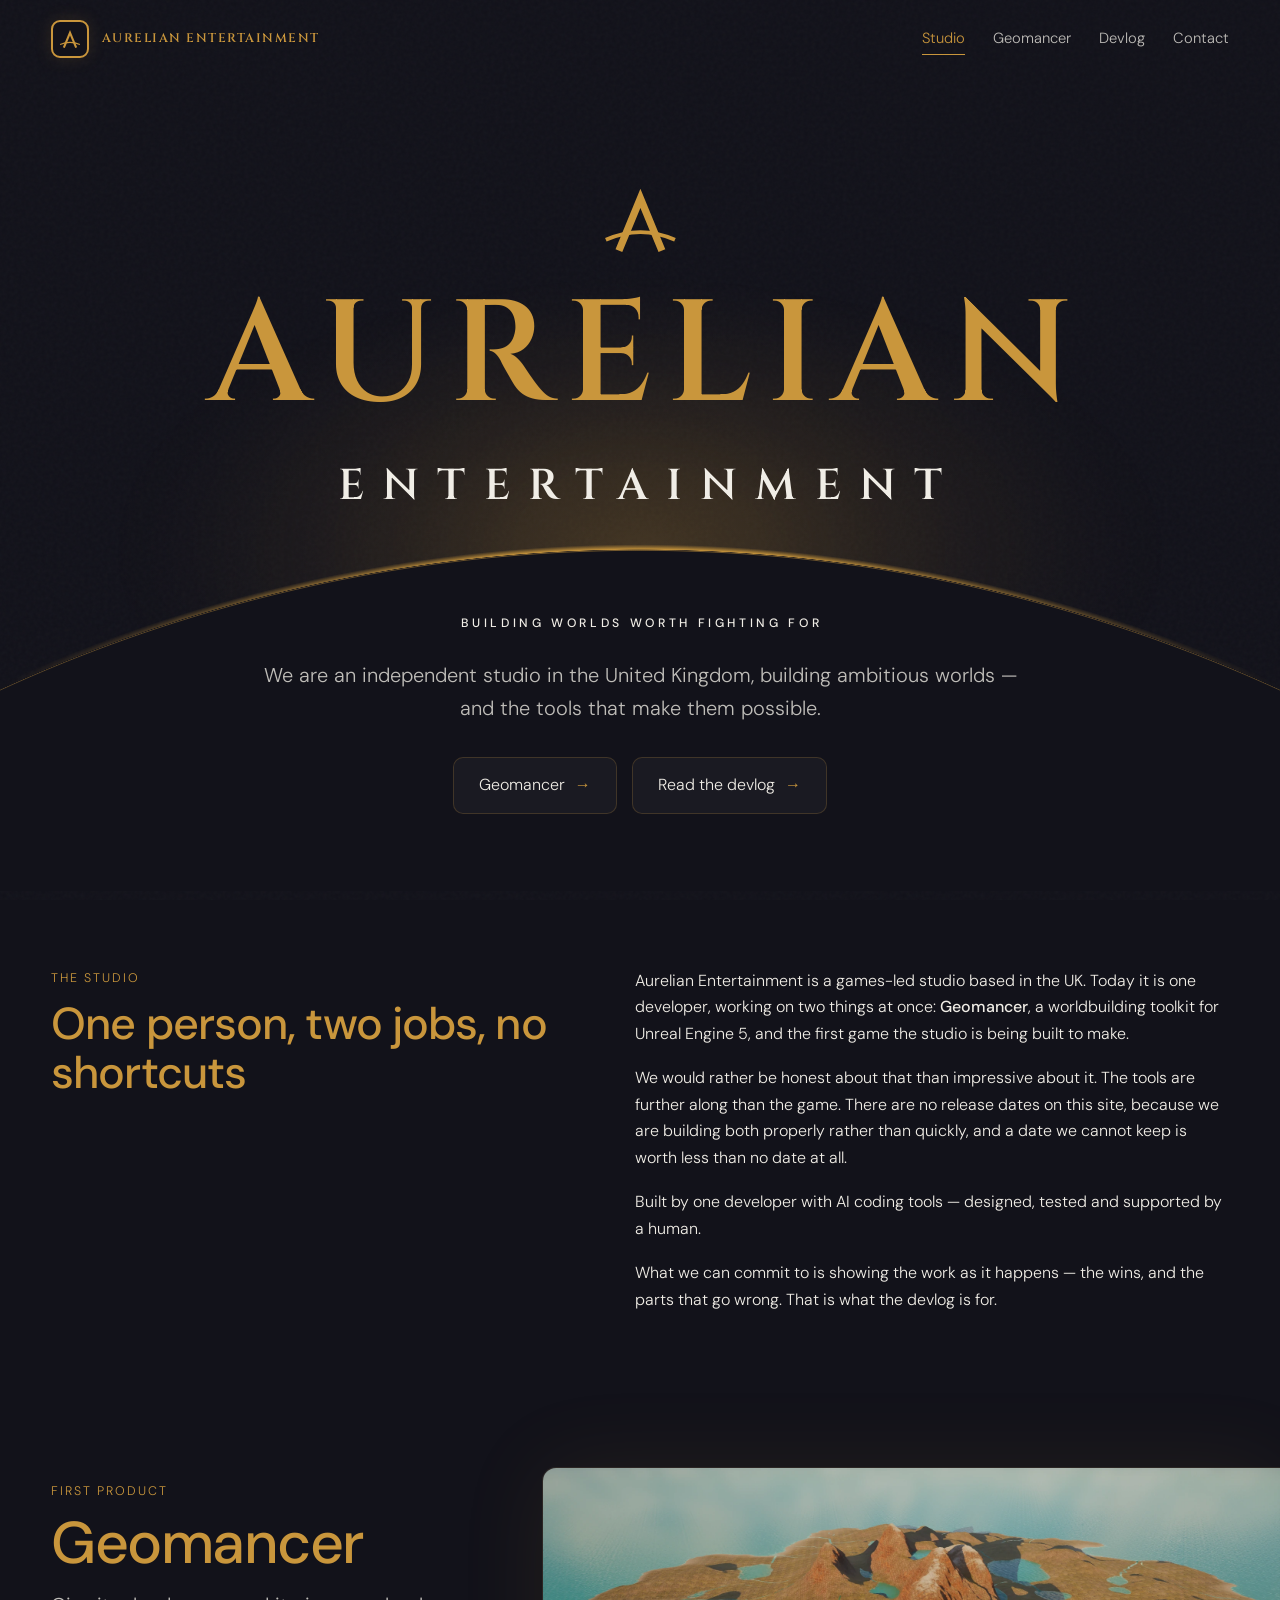
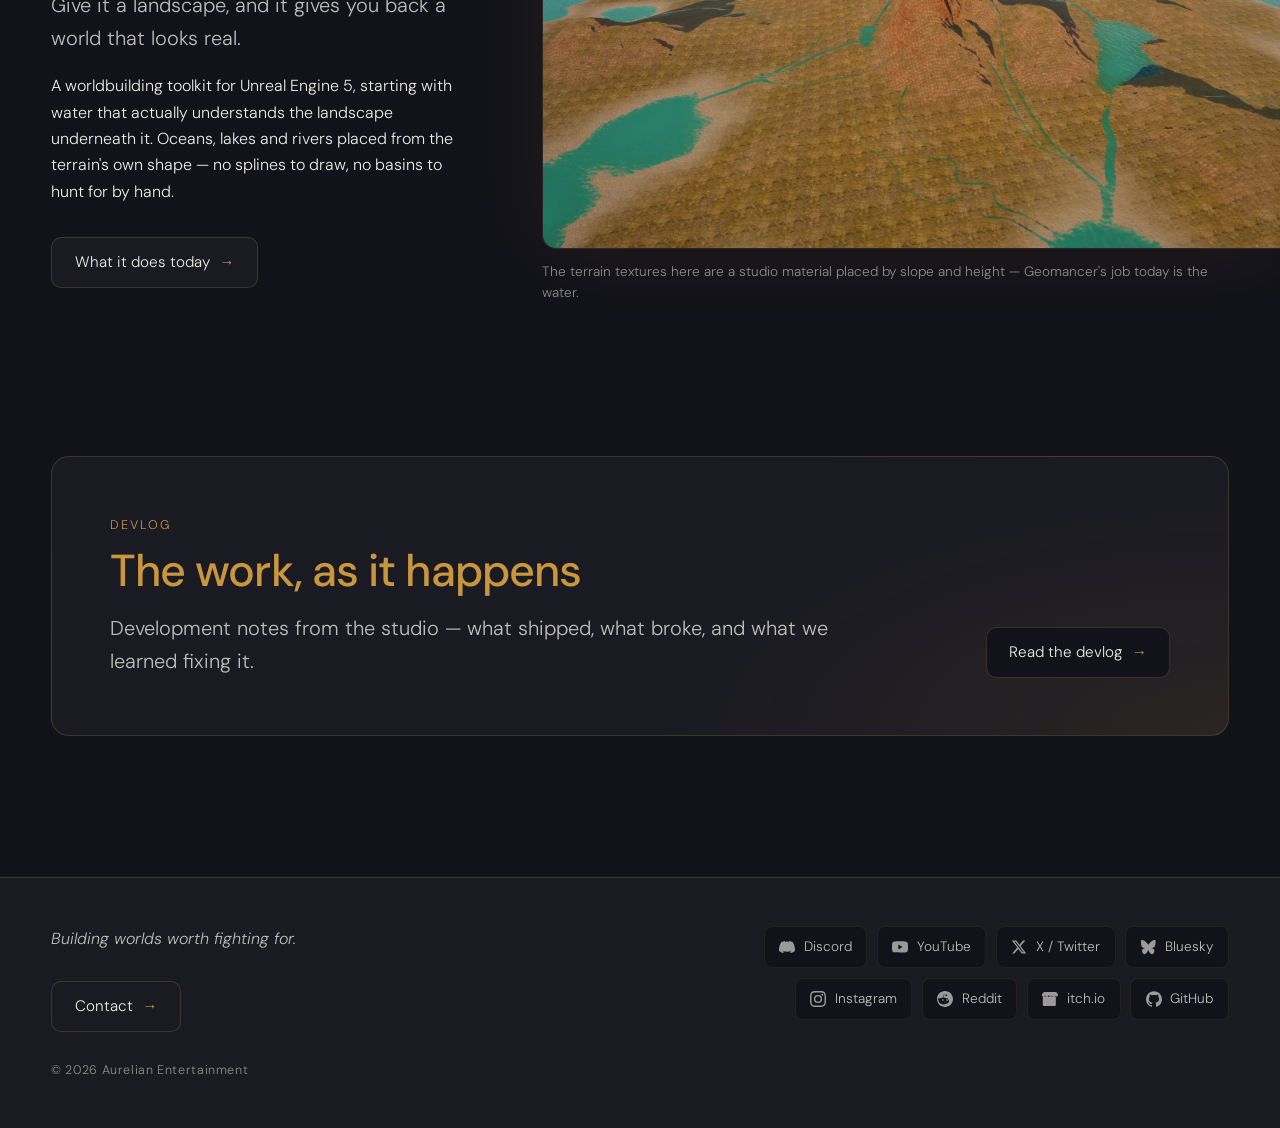
==== commit 88fdc7a3: "The horizon on every hero and the page scaled for wide screens; the home page as the dawn — the stac" ====
--- a/index.html
+++ b/index.html
@@ -50,7 +50,7 @@
 <body>
     <a class="skip-link" href="#main">Skip to content</a>
 
-    <header class="site-header">
+    <header class="site-header site-header--over">
         <div class="wrap">
             <a class="brand" href="./">
                 <span class="brand-mark" aria-hidden="true"><svg viewBox="0 -5.333 100 100" focusable="false"><path d="M17.608,82.191 L50,3.525 L82.392,82.191 L73.608,85.809 L50,28.475 L26.392,85.809 Z"/><path d="M3.985,67.715 Q50,47.264 96.015,67.715 L93.985,72.285 Q50,52.736 6.015,72.285 Z"/></svg></span>
@@ -66,24 +66,29 @@
     </header>
 
     <main id="main">
-        <section class="hero">
-            <div class="wrap">
-                <div class="hero-mark" aria-hidden="true"><svg viewBox="0 -5.333 100 100" focusable="false"><path d="M17.608,82.191 L50,3.525 L82.392,82.191 L73.608,85.809 L50,28.475 L26.392,85.809 Z"/><path d="M3.985,67.715 Q50,47.264 96.015,67.715 L93.985,72.285 Q50,52.736 6.015,72.285 Z"/></svg></div>
-                <h1 class="wordmark">Aurelian Entertainment</h1>
-                <p class="tagline">Building worlds worth fighting for.</p>
-                <hr class="rule">
-                <p class="lede">We are an independent studio in the United Kingdom, building ambitious worlds — and the tools that make them possible.</p>
-                <div class="button-row">
-                    <a class="btn" href="geomancer/">Geomancer <span class="btn-arrow" aria-hidden="true">&rarr;</span></a>
-                    <a class="btn" href="devlog/">Read the devlog <span class="btn-arrow" aria-hidden="true">&rarr;</span></a>
+        <section class="hero hero--dawn">
+            <div class="wrap hero-sky">
+                <div class="hero-mark hero-mark--bare" aria-hidden="true"><svg viewBox="0 -5.333 100 100" focusable="false"><path d="M17.608,82.191 L50,3.525 L82.392,82.191 L73.608,85.809 L50,28.475 L26.392,85.809 Z"/><path d="M3.985,67.715 Q50,47.264 96.015,67.715 L93.985,72.285 Q50,52.736 6.015,72.285 Z"/></svg></div>
+                <h1 class="wordmark lockup"><span class="lockup-name">Aurelian</span> <span class="lockup-sub">Entertainment</span></h1>
+            </div>
+            <div class="hero-ground">
+                <div class="wrap">
+                    <p class="tagline tagline--display">Building worlds worth fighting for<span class="tagline-stop">.</span></p>
+                    <p class="lede">We are an independent studio in the United Kingdom, building ambitious worlds — and the tools that make them possible.</p>
+                    <div class="button-row">
+                        <a class="btn" href="geomancer/">Geomancer <span class="btn-arrow" aria-hidden="true">&rarr;</span></a>
+                        <a class="btn" href="devlog/">Read the devlog <span class="btn-arrow" aria-hidden="true">&rarr;</span></a>
+                    </div>
                 </div>
             </div>
         </section>
 
         <section>
-            <div class="wrap">
-                <p class="eyebrow">The studio</p>
-                <h2>One person, two jobs, no shortcuts</h2>
+            <div class="wrap split-head">
+                <div>
+                    <p class="eyebrow">The studio</p>
+                    <h2>One person, two jobs, no shortcuts</h2>
+                </div>
                 <div class="prose">
                     <p>Aurelian Entertainment is a games-led studio based in the UK. Today it is one developer, working on two things at once: <strong>Geomancer</strong>, a worldbuilding toolkit for Unreal Engine 5, and the first game the studio is being built to make.</p>
                     <p>We would rather be honest about that than impressive about it. The tools are further along than the game. There are no release dates on this site, because we are building both properly rather than quickly, and a date we cannot keep is worth less than no date at all.</p>
@@ -93,36 +98,38 @@
             </div>
         </section>
 
-        <section>
-            <div class="wrap">
-                <div class="split">
-                    <div>
-                        <p class="eyebrow">First product</p>
-                        <h2>Geomancer</h2>
-                        <p class="lede">Give it a landscape, and it gives you back a world that looks real.</p>
-                        <p>A worldbuilding toolkit for Unreal Engine 5, starting with water that actually understands the landscape underneath it. Oceans, lakes and rivers placed from the terrain's own shape — no splines to draw, no basins to hunt for by hand.</p>
-                        <div class="button-row">
-                            <a class="btn" href="geomancer/">What it does today <span class="btn-arrow" aria-hidden="true">&rarr;</span></a>
-                        </div>
+        <section class="showcase">
+            <div class="showcase-grid">
+                <div class="showcase-text">
+                    <p class="eyebrow">First product</p>
+                    <h2>Geomancer</h2>
+                    <p class="lede">Give it a landscape, and it gives you back a world that looks real.</p>
+                    <p>A worldbuilding toolkit for Unreal Engine 5, starting with water that actually understands the landscape underneath it. Oceans, lakes and rivers placed from the terrain's own shape — no splines to draw, no basins to hunt for by hand.</p>
+                    <div class="button-row">
+                        <a class="btn" href="geomancer/">What it does today <span class="btn-arrow" aria-hidden="true">&rarr;</span></a>
                     </div>
-                    <figure class="figure-flush">
-                        <picture>
-                            <source srcset="assets/shots/geomancer-island-hero.webp" type="image/webp">
-                            <img src="assets/shots/geomancer-island-hero.jpg" width="1920" height="989" loading="lazy" decoding="async" alt="Aerial view of an island in Unreal Engine: ocean, lakes and winding rivers, shorelines shaded by shallow-water materials.">
-                        </picture>
-                        <figcaption>The terrain textures here are a studio material placed by slope and height — Geomancer's job today is the water.</figcaption>
-                    </figure>
                 </div>
+                <figure class="figure-flush showcase-figure">
+                    <picture>
+                        <source srcset="assets/shots/geomancer-island-hero.webp" type="image/webp">
+                        <img src="assets/shots/geomancer-island-hero.jpg" width="1920" height="989" loading="lazy" decoding="async" alt="Aerial view of an island in Unreal Engine: ocean, lakes and winding rivers, shorelines shaded by shallow-water materials.">
+                    </picture>
+                    <figcaption>The terrain textures here are a studio material placed by slope and height — Geomancer's job today is the water.</figcaption>
+                </figure>
             </div>
         </section>
 
         <section>
             <div class="wrap">
-                <p class="eyebrow">Devlog</p>
-                <h2>The work, as it happens</h2>
-                <p class="lede">Development notes from the studio — what shipped, what broke, and what we learned fixing it.</p>
-                <div class="button-row">
-                    <a class="btn" href="devlog/">Read the devlog <span class="btn-arrow" aria-hidden="true">&rarr;</span></a>
+                <div class="panel">
+                    <div>
+                        <p class="eyebrow">Devlog</p>
+                        <h2>The work, as it happens</h2>
+                        <p class="lede">Development notes from the studio — what shipped, what broke, and what we learned fixing it.</p>
+                    </div>
+                    <div class="button-row">
+                        <a class="btn" href="devlog/">Read the devlog <span class="btn-arrow" aria-hidden="true">&rarr;</span></a>
+                    </div>
                 </div>
             </div>
         </section>
--- a/assets/site.css
+++ b/assets/site.css
@@ -165,6 +165,10 @@
 html {
     scroll-behavior: smooth;
     -webkit-text-size-adjust: 100%;
+    /* Keeps body's overflow on body. With html left at visible, body's
+       overflow-x was handed to the viewport, body itself clipped nothing,
+       and the glow below (up to 160vw wide) widened every phone page. */
+    overflow-x: clip;
 }
 
 body {
@@ -177,7 +181,11 @@
     display: flex;
     flex-direction: column;
     position: relative;
+    /* The glow stops at body's edges. clip, not hidden: hidden would make
+       body a scroll container and break the docs' sticky rail. hidden
+       stays first as the fallback for browsers without clip. */
     overflow-x: hidden;
+    overflow-x: clip;
 }
 
 /* Subtle noise texture overlay — carried over from the one-pager. */
@@ -1939,3 +1947,614 @@
     figure, .table-wrap, .callout { break-inside: avoid; page-break-inside: avoid; }
     img { max-width: 100% !important; }
 }
+
+/* ==========================================================================
+   WIDE SCREEN AND HORIZON  (every page; the next block builds on it)
+
+   Appended at the end of the file ON PURPOSE. Nearly every selector in this
+   stylesheet is a single class, so ties are settled by source order (see the
+   note at the top). Everything here is meant to win those ties, and the
+   wide-screen rules sit inside min-width queries so they never meet the
+   max-width phone rules above.
+
+   Four ideas, nothing else:
+     1. The page scales up on big monitors instead of sitting at laptop size.
+     2. The hero is a full-bleed band: the world's edge runs the whole width
+        of the screen with first light at its crest. This is the studio's
+        horizon — it replaces the round glow that sat behind the header.
+     3. Sections use two columns once there is room, so the right half of
+        the column is no longer empty.
+     4. The footer spreads out to match.
+
+   No new colours: every value below is Void, Charcoal, Warm Gold or Warm
+   White, or an alpha tint of one of them.
+   ========================================================================== */
+
+:root {
+    /* Was 1100px. In rem so it grows with the root size below. */
+    --page: 80rem;
+    /* Side padding of .wrap. 1.5rem (the old fixed value) on phones. */
+    --gutter: clamp(1.5rem, 4vw, 4rem);
+
+    /* The horizon. --hz-r is the radius of the world; --hz-sag is how far
+       its edge has fallen by the time it reaches the side of the screen
+       (worked out from the radius, so change them together). */
+    --hz-r: 300vw;
+    --hz-x: 50%;
+    --hz-sag: 4.2vw;
+    --hz-rim: clamp(5px, 0.42vw, 12px);
+    --hz-light: rgba(201, 150, 60, 0.24);
+    --hz-line: rgba(201, 150, 60, 0.38);
+}
+
+/* 1. Scale. 16px up to a 1600px window, then growing to 22px at 2800px.
+   Everything sized in rem or ch follows: type, spacing, the page width and
+   the prose measure, so a line of prose holds the same ~75 characters at
+   every size. The 100% floor keeps a reader's own font-size setting. */
+html {
+    font-size: clamp(100%, 50% + 0.5vw, 137.5%);
+}
+
+.wrap {
+    padding-inline: var(--gutter);
+}
+
+/* The few fixed-pixel pieces that would otherwise stay laptop-sized. */
+@media (min-width: 1600px) {
+    .brand-mark {
+        width: 2.4rem;
+        height: 2.4rem;
+        border-radius: 0.55rem;
+    }
+
+    .brand-mark svg {
+        width: 1.4rem;
+        height: 1.4rem;
+    }
+
+    .hero-mark {
+        width: 4.75rem;
+        height: 4.75rem;
+        border-radius: 1rem;
+    }
+
+    .hero-mark svg {
+        width: 2.75rem;
+        height: 2.75rem;
+    }
+
+    .follow svg {
+        width: 1rem;
+        height: 1rem;
+    }
+}
+
+/* 2. The horizon hero.
+
+   The old glow (body::after, a 900px disc behind the header) is retired:
+   the light now comes from one place, the crest of the horizon. The
+   overflow rules on html and body stay exactly as they were. */
+body::after {
+    display: none;
+}
+
+.hero {
+    position: relative;
+    /* Nothing drawn for the horizon can widen the page: it is clipped to
+       the hero. hidden first for browsers without clip, as on body. */
+    overflow: hidden;
+    overflow: clip;
+    --hz-y: calc(100% - var(--hz-sag) - 1.25rem);
+    padding-bottom: calc(var(--hz-sag) + clamp(4.75rem, 8vw, 8rem));
+}
+
+.hero > .wrap {
+    position: relative;
+    z-index: 1;
+}
+
+.hero::before,
+.hero::after,
+.hero-ground::before,
+.hero-ground::after {
+    content: '';
+    position: absolute;
+    inset: 0;
+    pointer-events: none;
+}
+
+/* First light: a thin bright rim hugging the world's edge and a soft wash
+   above it, both faded out sideways by the mask so the light belongs to the
+   crest. The wash peaks at 0.24 alpha; Warm Gold text over that peak is
+   still 4.8:1, and no text sits there anyway. */
+.hero::before,
+.hero-ground::before {
+    background:
+        radial-gradient(circle calc(var(--hz-r) + var(--hz-rim)) at var(--hz-x) calc(var(--hz-y) + var(--hz-r)),
+            transparent calc(100% - var(--hz-rim)),
+            rgba(201, 150, 60, 0.95) calc(100% - var(--hz-rim) + 0.5px),
+            rgba(201, 150, 60, 0) 100%),
+        radial-gradient(ellipse 46vw 24vw at var(--hz-x) var(--hz-y),
+            var(--hz-light), transparent 72%);
+    -webkit-mask-image: radial-gradient(ellipse 42vw 30vw at var(--hz-x) var(--hz-y), var(--void) 20%, transparent 100%);
+    mask-image: radial-gradient(ellipse 42vw 30vw at var(--hz-x) var(--hz-y), var(--void) 20%, transparent 100%);
+}
+
+/* The world: a Void disc far larger than the screen, so only its upper edge
+   shows. It hides the lower half of the light, which is what makes the
+   light read as coming from behind it. */
+.hero::after,
+.hero-ground::after {
+    background:
+        radial-gradient(circle var(--hz-r) at var(--hz-x) calc(var(--hz-y) + var(--hz-r)),
+            var(--void) calc(100% - 1.5px),
+            var(--hz-line) calc(100% - 0.5px),
+            rgba(201, 150, 60, 0) 100%);
+}
+
+/* A held-back page that zeroes the hero's bottom padding has no room for
+   the horizon, so it does not get one. */
+.hero.section-hero-flush::before,
+.hero.section-hero-flush::after {
+    display: none;
+}
+
+/* A page that is only a hero (the coming-soon pages): the hero takes the
+   whole space above the footer and the horizon sits at the bottom of it,
+   instead of a short block over an empty screen. */
+.main-solo {
+    display: flex;
+    flex-direction: column;
+}
+
+.main-solo > .hero {
+    flex: 1 0 auto;
+    display: flex;
+    flex-direction: column;
+    justify-content: center;
+}
+
+/* The home hero in two columns once there is room: the name on the left,
+   what the studio is and where to go on the right. Same words, same order
+   in the HTML. */
+@media (min-width: 1100px) {
+    .hero-cols {
+        display: grid;
+        grid-template-columns: minmax(0, 1.1fr) minmax(0, 1fr);
+        column-gap: clamp(3rem, 6vw, 7rem);
+        align-items: end;
+    }
+
+    .hero-cols .rule {
+        display: none;
+    }
+
+    .hero-cols .tagline {
+        margin-bottom: 0;
+    }
+
+    .hero-cols .wordmark {
+        /* One line: the name is about 18em long with its tracking. */
+        font-size: clamp(1.5rem, 2.05vw, 1.75rem);
+    }
+
+    .hero-cols .button-row {
+        margin-top: 1.75rem;
+    }
+}
+
+/* 3. Sections in two columns: the heading on the left, the text on the
+   right at the prose measure. */
+@media (min-width: 900px) {
+    .split-head {
+        display: grid;
+        grid-template-columns: minmax(0, 1fr) minmax(0, var(--measure));
+        column-gap: clamp(2.5rem, 5vw, 6rem);
+        align-items: start;
+    }
+
+    .split-head h2 {
+        font-size: clamp(1.9rem, 3vw, 2.6rem);
+        margin-bottom: 0;
+        max-width: 14em;
+    }
+
+    .split-head > :last-child > :last-child {
+        margin-bottom: 0;
+    }
+
+    .split-head .button-row {
+        margin-top: 1.75rem;
+    }
+}
+
+/* The Geomancer picture gets the larger share of its row. */
+@media (min-width: 1100px) {
+    .split--wide {
+        grid-template-columns: minmax(0, 0.8fr) minmax(0, 1.2fr);
+        gap: clamp(3.5rem, 5vw, 6rem);
+    }
+}
+
+/* 4. Footer: tagline and contact on the left, the follow links on the
+   right, the legal line beneath both. */
+@media (min-width: 900px) {
+    .site-footer .wrap {
+        display: grid;
+        grid-template-columns: minmax(0, 1fr) minmax(0, 36rem);
+        grid-template-areas:
+            "tagline follow"
+            "contact follow"
+            "legal   legal";
+        column-gap: clamp(2.5rem, 5vw, 6rem);
+        align-items: start;
+    }
+
+    .footer-tagline { grid-area: tagline; }
+    .footer-contact { grid-area: contact; }
+    .footer-legal { grid-area: legal; }
+
+    .follow {
+        grid-area: follow;
+        justify-content: flex-end;
+    }
+}
+
+@media print {
+    .hero::before,
+    .hero::after,
+    .hero-ground::before,
+    .hero-ground::after {
+        display: none !important;
+    }
+}
+
+/* ==========================================================================
+   THE DAWN HOME PAGE
+
+   Builds on the block above (scale, horizon, two-column sections, footer).
+   Adds, for the home page:
+     - the dawn hero: the brand's stacked lockup, centred, standing on the
+       world's edge with first light behind it
+     - display-size section headings
+     - the Geomancer picture running off the right edge of the screen
+     - the devlog invitation as a raised panel
+     - one piece of motion, CSS only, off under reduced motion: the light
+       rising once on load
+   Still palette-only, DM Sans for all text, Cinzel for the name alone.
+   ========================================================================== */
+
+/* --- The dawn hero ------------------------------------------------------- */
+
+.hero--dawn {
+    display: grid;
+    grid-template-rows: 1fr auto;
+    /* One screen tall, less the header, so the horizon is the first thing
+       seen; capped so a very tall window does not strand the name. vh first
+       for browsers without svh. */
+    min-height: min(calc(100vh - 5.5rem), 64rem);
+    min-height: min(calc(100svh - 5.5rem), 64rem);
+    padding: 0;
+    text-align: center;
+}
+
+/* This hero's horizon belongs to .hero-ground, where the crest can sit
+   exactly under the name whatever the text above and below it measures. */
+.hero--dawn::before,
+.hero--dawn::after {
+    display: none;
+}
+
+.hero--dawn > .hero-sky {
+    z-index: 2;
+    display: flex;
+    flex-direction: column;
+    align-items: center;
+    justify-content: flex-end;
+    padding-top: clamp(3rem, 8vh, 6rem);
+    padding-bottom: clamp(1.9rem, 3.2vw, 3.4rem);
+}
+
+.hero-ground {
+    position: relative;
+    /* The same curve as the horizon in the mark: its edge falls about a
+       ninth of its width, so the radius is 1.2 screens. */
+    --hz-r: 120vw;
+    --hz-x: 50%;
+    --hz-sag: 10.9vw;
+    --hz-up: max(36vw, 18rem);
+    --hz-y: var(--hz-up);
+    --hz-light: rgba(201, 150, 60, 0.26);
+    padding-top: clamp(2.75rem, 5vw, 5rem);
+    padding-bottom: clamp(3.5rem, 6vw, 6.5rem);
+}
+
+/* The light reaches up behind the name, so these two layers start above
+   the ground's own box. The hero clips them. */
+.hero-ground::before,
+.hero-ground::after {
+    inset: calc(-1 * var(--hz-up)) 0 0 0;
+}
+
+.hero-ground::before {
+    background:
+        radial-gradient(circle calc(var(--hz-r) + var(--hz-rim)) at var(--hz-x) calc(var(--hz-y) + var(--hz-r)),
+            transparent calc(100% - var(--hz-rim)),
+            rgba(201, 150, 60, 0.95) calc(100% - var(--hz-rim) + 0.5px),
+            rgba(201, 150, 60, 0) 100%),
+        radial-gradient(ellipse max(58vw, 26rem) max(30vw, 15rem) at var(--hz-x) var(--hz-y),
+            var(--hz-light), transparent 72%);
+    -webkit-mask-image: radial-gradient(ellipse max(52vw, 24rem) max(36vw, 18rem) at var(--hz-x) var(--hz-y), var(--void) 18%, transparent 100%);
+    mask-image: radial-gradient(ellipse max(52vw, 24rem) max(36vw, 18rem) at var(--hz-x) var(--hz-y), var(--void) 18%, transparent 100%);
+}
+
+.hero-ground > .wrap {
+    position: relative;
+    z-index: 1;
+}
+
+/* The mark on its own, without the tile: the brand's stacked lockup is the
+   mark above the name. Same inline SVG, same two paths. */
+.hero-mark--bare {
+    width: clamp(3.5rem, 6vw, 6.5rem);
+    height: clamp(3.5rem, 6vw, 6.5rem);
+    border: 0;
+    border-radius: 0;
+    background: none;
+    box-shadow: none;
+    margin-bottom: clamp(1.1rem, 2vw, 2.2rem);
+}
+
+.hero-mark--bare svg {
+    width: 100%;
+    height: 100%;
+}
+
+/* The stacked lockup, set as the brand guide gives it: AURELIAN in Warm
+   Gold at 0.10em; ENTERTAINMENT in Warm White at 0.3x the size, tracked
+   0.42em. The indent equals the tracking, which otherwise hangs off the
+   last letter and pulls a centred line to the left. */
+.lockup {
+    font-size: clamp(2.6rem, 11.5vw, 9rem);
+    line-height: 1;
+    letter-spacing: 0.1em;
+    margin-bottom: 0;
+}
+
+.lockup-name,
+.lockup-sub {
+    display: block;
+}
+
+.lockup-name {
+    text-indent: 0.1em;
+}
+
+.lockup-sub {
+    font-size: 0.3em;
+    letter-spacing: 0.42em;
+    text-indent: 0.42em;
+    color: var(--warm-white);
+    margin-top: 0.85em;
+}
+
+/* The tagline as display type: tracked DM Sans capitals, no full stop
+   (brand guide, "Tagline"). The stop stays in the HTML and is hidden here,
+   so the sentence itself is untouched. */
+.tagline--display {
+    font-style: normal;
+    font-weight: 500;
+    font-size: clamp(0.72rem, 0.95vw, 0.82rem);
+    letter-spacing: 0.3em;
+    text-indent: 0.3em;
+    text-transform: uppercase;
+    color: var(--warm-white);
+    margin-bottom: clamp(1.25rem, 2vw, 2rem);
+    /* If it has to break on a phone, break it evenly, not one word short. */
+    text-wrap: balance;
+}
+
+@media (max-width: 480px) {
+    .tagline--display {
+        letter-spacing: 0.22em;
+        text-indent: 0.22em;
+    }
+}
+
+.tagline-stop {
+    display: none;
+}
+
+.hero-ground .lede {
+    margin-inline: auto;
+}
+
+.hero-ground .button-row {
+    justify-content: center;
+}
+
+@media (min-width: 481px) {
+    .hero-ground .btn {
+        padding: 0.9rem 1.6rem;
+        font-size: 1rem;
+    }
+}
+
+/* The header sits on the hero's sky here, so its hairline goes. */
+.site-header--over {
+    border-bottom-color: transparent;
+}
+
+/* --- Sections ------------------------------------------------------------ */
+
+@media (min-width: 900px) {
+    section {
+        padding-block: clamp(3.5rem, 6vw, 7rem);
+    }
+
+    .split-head h2,
+    .panel h2 {
+        font-size: clamp(2rem, 3.5vw, 3.3rem);
+        line-height: 1.08;
+        letter-spacing: -0.02em;
+    }
+
+    .showcase-text h2 {
+        font-size: clamp(2.4rem, 4.6vw, 4.4rem);
+        line-height: 1;
+        letter-spacing: -0.025em;
+    }
+}
+
+/* --- Geomancer showcase: the picture runs off the right of the screen ---- */
+
+.showcase-grid {
+    display: grid;
+    gap: 2.5rem;
+    max-width: var(--page);
+    margin-inline: auto;
+    padding-inline: var(--gutter);
+}
+
+/* A glow, not a shadow: no offset, gold. */
+.showcase-figure img {
+    box-shadow: 0 0 90px rgba(201, 150, 60, 0.09);
+}
+
+@media (min-width: 1000px) {
+    .showcase-grid {
+        /* The same left edge as .wrap, worked out here because this grid
+           spans the whole screen. */
+        --side: max(var(--gutter), calc((100% - var(--page)) / 2 + var(--gutter)));
+        max-width: none;
+        padding-inline: 0;
+        gap: 0;
+        grid-template-columns: var(--side) minmax(0, 5fr) minmax(0, 7fr) var(--side);
+        align-items: center;
+    }
+
+    .showcase-text {
+        grid-column: 2;
+        padding-right: clamp(2.5rem, 5vw, 6rem);
+    }
+
+    .showcase-figure {
+        grid-column: 3 / 5;
+    }
+
+    .showcase-figure img {
+        border-radius: 14px 0 0 14px;
+        border-right: 0;
+    }
+
+    .showcase-figure figcaption {
+        padding-right: var(--gutter);
+    }
+}
+
+/* --- Devlog panel -------------------------------------------------------- */
+
+.panel {
+    display: grid;
+    gap: 1.5rem;
+    padding: clamp(1.75rem, 4.5vw, 4.5rem);
+    border: 1px solid var(--rule);
+    border-radius: 18px;
+    /* Charcoal with a glow wash in the far corner, 0.09 alpha at its peak. */
+    background:
+        radial-gradient(ellipse 70% 130% at 100% 100%, rgba(201, 150, 60, 0.09), transparent 70%),
+        var(--charcoal);
+}
+
+.panel .lede {
+    margin-bottom: 0;
+}
+
+/* Void on the raised panel, the same inversion as the footer's pills. */
+.panel .btn {
+    background: var(--void);
+}
+
+@media (min-width: 900px) {
+    .panel {
+        grid-template-columns: minmax(0, 1fr) auto;
+        column-gap: 4rem;
+        align-items: end;
+    }
+
+    .panel .button-row {
+        margin-top: 0;
+    }
+}
+
+/* --- Motion ---------------------------------------------------------------
+   One effect, decoration only, skipped entirely when the reader asks for
+   reduced motion (the site-wide block higher up would also flatten it;
+   this gate means it never starts).
+
+   Dawn, once, on load: the light rises from behind the world and the
+   lockup settles in.
+   -------------------------------------------------------------------------- */
+
+@media (prefers-reduced-motion: no-preference) {
+    .hero-ground::before {
+        animation: dawn-light 2.8s cubic-bezier(0.2, 0.7, 0.2, 1) both;
+    }
+
+    .hero--dawn .hero-mark,
+    .hero--dawn .lockup-name,
+    .hero--dawn .lockup-sub,
+    .hero-ground > .wrap {
+        animation: dawn-settle 1.1s cubic-bezier(0.2, 0.7, 0.2, 1) both;
+    }
+
+    .hero--dawn .lockup-name { animation-delay: 0.12s; }
+    .hero--dawn .lockup-sub { animation-delay: 0.26s; }
+    .hero-ground > .wrap { animation-delay: 0.45s; }
+}
+
+@keyframes dawn-light {
+    from { opacity: 0; transform: translateY(7%); }
+    to { opacity: 1; transform: none; }
+}
+
+@keyframes dawn-settle {
+    from { opacity: 0; transform: translateY(0.6rem); }
+    to { opacity: 1; transform: none; }
+}
+
+/* --- Paper ----------------------------------------------------------------
+   The print block higher up sets paper's spacing and ink. The two blocks
+   above come later in the file, so where they set the same property on the
+   same selector they would win on paper too. These restate the print
+   block's values, and give the dawn hero and the panel the treatment paper
+   gives every other surface. Screen rendering is untouched.
+   -------------------------------------------------------------------------- */
+
+@media print {
+    .wrap {
+        padding-inline: 0;
+    }
+
+    section {
+        padding-block: 1rem;
+    }
+
+    .hero {
+        padding-bottom: 1rem;
+    }
+
+    .hero--dawn {
+        min-height: 0;
+    }
+
+    .lockup-sub,
+    .tagline--display {
+        color: inherit;
+    }
+
+    .panel {
+        background: transparent;
+        border: 1px solid #bbb;
+    }
+}
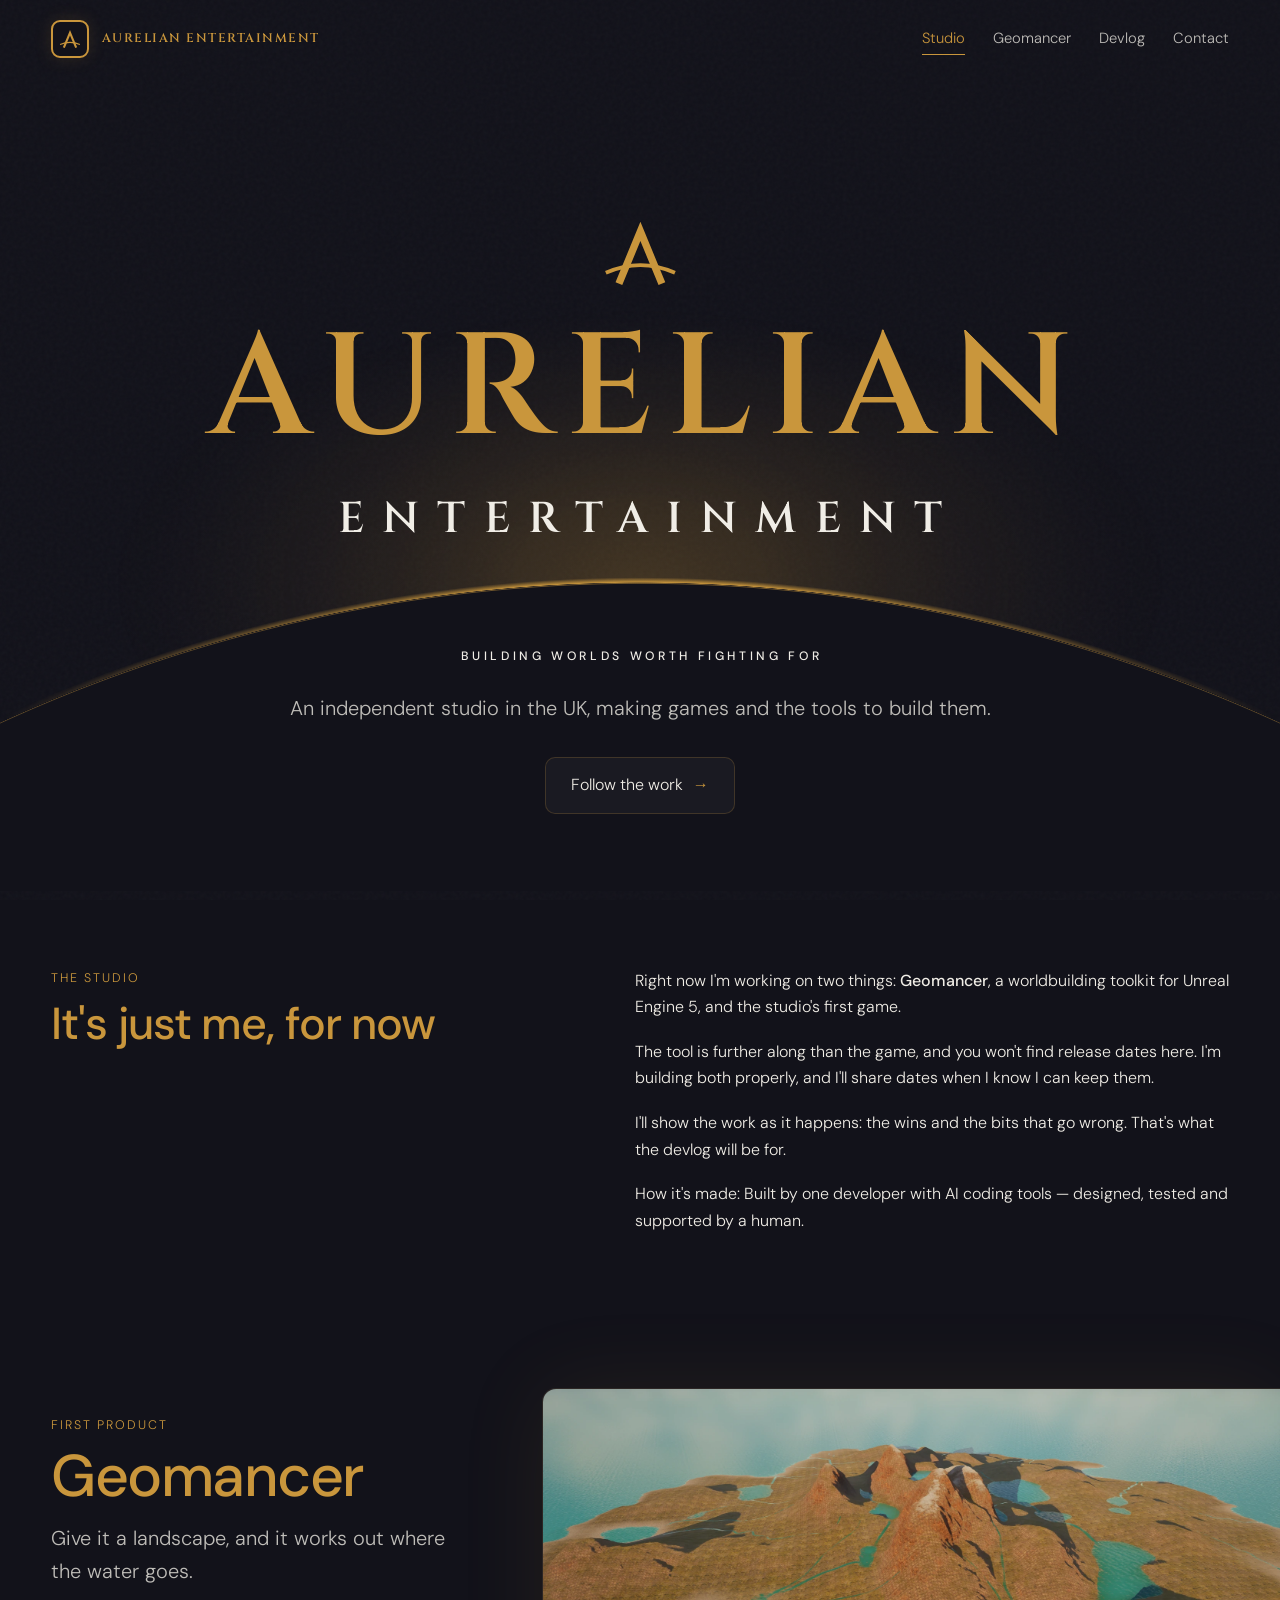
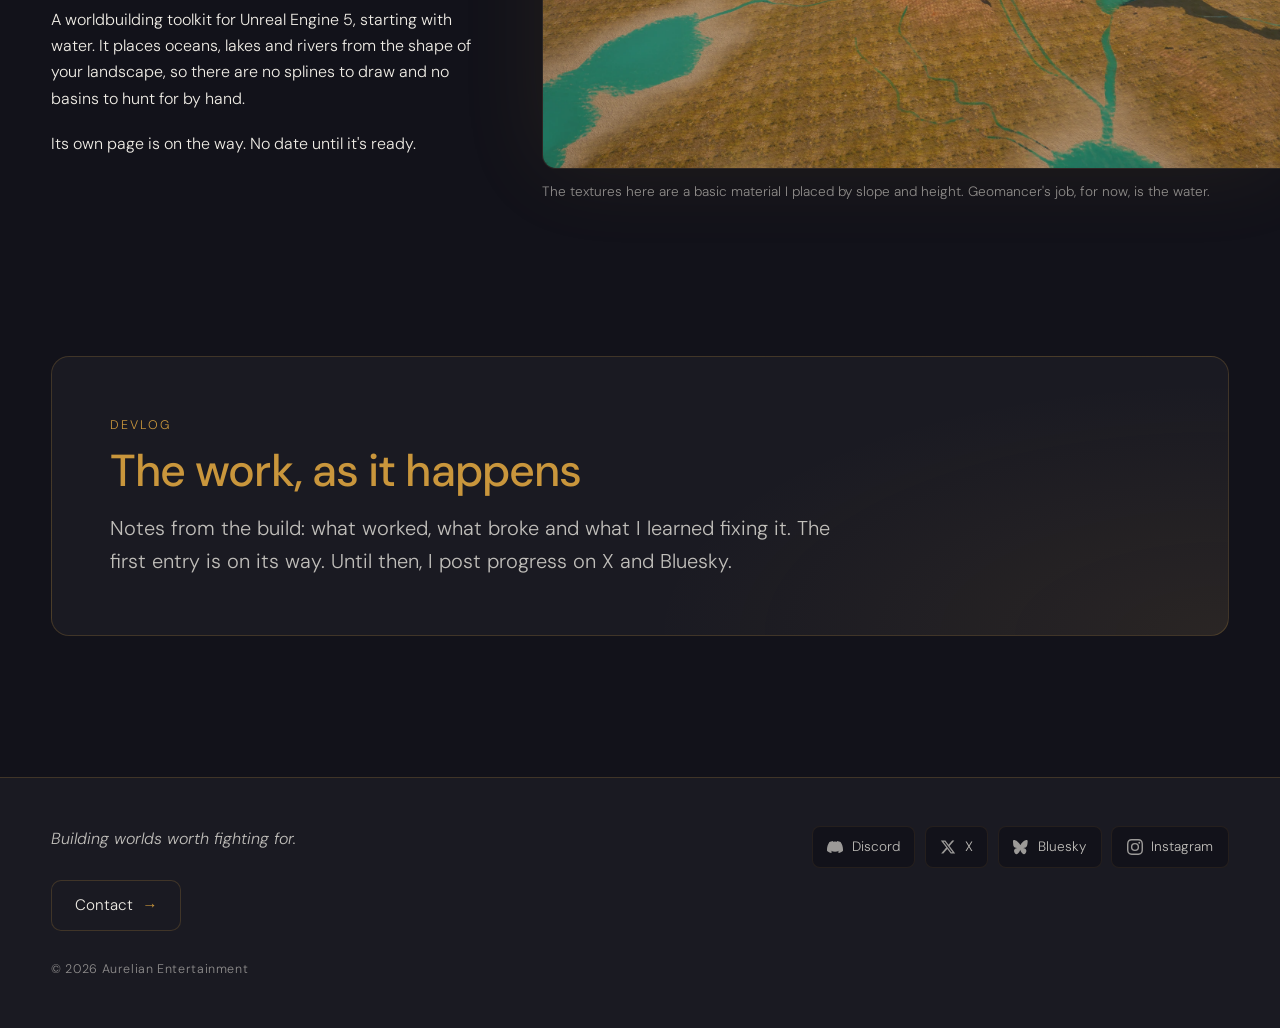
==== commit 270495b1: "Copy pass, in the first person: the hero line, "It's just me, for now", the AI line last after its l" ====
--- a/index.html
+++ b/index.html
@@ -1,17 +1,20 @@
 <!DOCTYPE html>
-<html lang="en">
+<html lang="en-GB">
 <head>
     <meta charset="UTF-8">
     <meta name="viewport" content="width=device-width, initial-scale=1.0">
     <title>Aurelian Entertainment — Building worlds worth fighting for.</title>
-    <meta name="description" content="An independent UK games studio building ambitious worlds — and the tools that make them possible. Geomancer is our worldbuilding toolkit for Unreal Engine 5.">
+    <meta name="description" content="An independent studio in the UK, making games and the tools to build them, starting with Geomancer, a worldbuilding toolkit for Unreal Engine 5.">
     <link rel="canonical" href="https://aurelianentertainment.com/">
     <meta property="og:title" content="Aurelian Entertainment">
     <meta property="og:description" content="Indie game studio. Building worlds worth fighting for.">
     <meta property="og:url" content="https://aurelianentertainment.com/">
     <meta property="og:type" content="website">
-    <meta property="og:image" content="https://aurelianentertainment.com/assets/og-image.jpg">
-    <meta property="og:image:alt" content="Aerial view of an island in Unreal Engine: ocean, lakes and winding rivers, shorelines shaded by shallow-water materials.">
+    <meta property="og:site_name" content="Aurelian Entertainment">
+    <meta property="og:image" content="https://aurelianentertainment.com/assets/og-studio.jpg">
+    <meta property="og:image:width" content="1200">
+    <meta property="og:image:height" content="630">
+    <meta property="og:image:alt" content="The Aurelian Entertainment logo, a gold A over a curved horizon, with the tagline: Building worlds worth fighting for.">
     <meta name="twitter:card" content="summary_large_image">
     <meta name="theme-color" content="#12121A">
     <link rel="icon" type="image/svg+xml" href="favicon.svg">
@@ -22,10 +25,7 @@
     <link rel="apple-touch-icon" href="apple-touch-icon.png">
     <link rel="stylesheet" href="assets/site.css">
 
-    <!-- Structured data. The rule for every block on this site: it must not
-         assert anything the page does not already say out loud. Structured
-         data that disagrees with visible content is a manual-action risk,
-         not an optimisation. Everything below appears on this page. -->
+    <!-- Structured data: it says nothing this page does not say out loud. -->
     <script type="application/ld+json">
     {
         "@context": "https://schema.org",
@@ -33,16 +33,12 @@
         "name": "Aurelian Entertainment",
         "url": "https://aurelianentertainment.com/",
         "logo": "https://aurelianentertainment.com/favicon-128.png",
-        "description": "An independent studio in the United Kingdom, building ambitious worlds — and the tools that make them possible.",
+        "description": "An independent studio in the UK, making games and the tools to build them.",
         "sameAs": [
             "https://discord.gg/krRfyV6c7s",
-            "https://youtube.com/@AurelianWorlds",
             "https://x.com/AurelianWorlds",
             "https://bsky.app/profile/did:plc:4cs7oyl7snszudhkhuoy5h4x",
-            "https://instagram.com/aurelianworlds",
-            "https://reddit.com/r/PyraxisGames",
-            "https://pyraxisgames.itch.io",
-            "https://github.com/Pyraxis-Entertainment"
+            "https://instagram.com/aurelianworlds"
         ]
     }
     </script>
@@ -74,10 +70,9 @@
             <div class="hero-ground">
                 <div class="wrap">
                     <p class="tagline tagline--display">Building worlds worth fighting for<span class="tagline-stop">.</span></p>
-                    <p class="lede">We are an independent studio in the United Kingdom, building ambitious worlds — and the tools that make them possible.</p>
+                    <p class="lede">An independent studio in the UK, making games and the tools to build them.</p>
                     <div class="button-row">
-                        <a class="btn" href="geomancer/">Geomancer <span class="btn-arrow" aria-hidden="true">&rarr;</span></a>
-                        <a class="btn" href="devlog/">Read the devlog <span class="btn-arrow" aria-hidden="true">&rarr;</span></a>
+                        <a class="btn" href="contact/#follow">Follow the work <span class="btn-arrow" aria-hidden="true">&rarr;</span></a>
                     </div>
                 </div>
             </div>
@@ -87,13 +82,13 @@
             <div class="wrap split-head">
                 <div>
                     <p class="eyebrow">The studio</p>
-                    <h2>One person, two jobs, no shortcuts</h2>
+                    <h2>It's just me, for now</h2>
                 </div>
                 <div class="prose">
-                    <p>Aurelian Entertainment is a games-led studio based in the UK. Today it is one developer, working on two things at once: <strong>Geomancer</strong>, a worldbuilding toolkit for Unreal Engine 5, and the first game the studio is being built to make.</p>
-                    <p>We would rather be honest about that than impressive about it. The tools are further along than the game. There are no release dates on this site, because we are building both properly rather than quickly, and a date we cannot keep is worth less than no date at all.</p>
-                    <p>Built by one developer with AI coding tools — designed, tested and supported by a human.</p>
-                    <p>What we can commit to is showing the work as it happens — the wins, and the parts that go wrong. That is what the devlog is for.</p>
+                    <p>Right now I'm working on two things: <strong>Geomancer</strong>, a worldbuilding toolkit for Unreal Engine 5, and the studio's first game.</p>
+                    <p>The tool is further along than the game, and you won't find release dates here. I'm building both properly, and I'll share dates when I know I can keep them.</p>
+                    <p>I'll show the work as it happens: the wins and the bits that go wrong. That's what the devlog will be for.</p>
+                    <p>How it's made: Built by one developer with AI coding tools — designed, tested and supported by a human.</p>
                 </div>
             </div>
         </section>
@@ -103,18 +98,16 @@
                 <div class="showcase-text">
                     <p class="eyebrow">First product</p>
                     <h2>Geomancer</h2>
-                    <p class="lede">Give it a landscape, and it gives you back a world that looks real.</p>
-                    <p>A worldbuilding toolkit for Unreal Engine 5, starting with water that actually understands the landscape underneath it. Oceans, lakes and rivers placed from the terrain's own shape — no splines to draw, no basins to hunt for by hand.</p>
-                    <div class="button-row">
-                        <a class="btn" href="geomancer/">What it does today <span class="btn-arrow" aria-hidden="true">&rarr;</span></a>
-                    </div>
+                    <p class="lede">Give it a landscape, and it works out where the water goes.</p>
+                    <p>A worldbuilding toolkit for Unreal Engine 5, starting with water. It places oceans, lakes and rivers from the shape of your landscape, so there are no splines to draw and no basins to hunt for by hand.</p>
+                    <p>Its own page is on the way. No date until it's ready.</p>
                 </div>
                 <figure class="figure-flush showcase-figure">
                     <picture>
                         <source srcset="assets/shots/geomancer-island-hero.webp" type="image/webp">
                         <img src="assets/shots/geomancer-island-hero.jpg" width="1920" height="989" loading="lazy" decoding="async" alt="Aerial view of an island in Unreal Engine: ocean, lakes and winding rivers, shorelines shaded by shallow-water materials.">
                     </picture>
-                    <figcaption>The terrain textures here are a studio material placed by slope and height — Geomancer's job today is the water.</figcaption>
+                    <figcaption>The textures here are a basic material I placed by slope and height. Geomancer's job, for now, is the water.</figcaption>
                 </figure>
             </div>
         </section>
@@ -125,10 +118,7 @@
                     <div>
                         <p class="eyebrow">Devlog</p>
                         <h2>The work, as it happens</h2>
-                        <p class="lede">Development notes from the studio — what shipped, what broke, and what we learned fixing it.</p>
-                    </div>
-                    <div class="button-row">
-                        <a class="btn" href="devlog/">Read the devlog <span class="btn-arrow" aria-hidden="true">&rarr;</span></a>
+                        <p class="lede">Notes from the build: what worked, what broke and what I learned fixing it. The first entry is on its way. Until then, I post progress on X and Bluesky.</p>
                     </div>
                 </div>
             </div>
@@ -146,13 +136,9 @@
                     <svg viewBox="0 0 24 24" aria-hidden="true"><path d="M20.317 4.37a19.791 19.791 0 0 0-4.885-1.515.074.074 0 0 0-.079.037c-.21.375-.444.864-.608 1.25a18.27 18.27 0 0 0-5.487 0 12.64 12.64 0 0 0-.617-1.25.077.077 0 0 0-.079-.037A19.736 19.736 0 0 0 3.677 4.37a.07.07 0 0 0-.032.027C.533 9.046-.32 13.58.099 18.057a.082.082 0 0 0 .031.057 19.9 19.9 0 0 0 5.993 3.03.078.078 0 0 0 .084-.028 14.09 14.09 0 0 0 1.226-1.994.076.076 0 0 0-.041-.106 13.107 13.107 0 0 1-1.872-.892.077.077 0 0 1-.008-.128 10.2 10.2 0 0 0 .372-.292.074.074 0 0 1 .077-.01c3.928 1.793 8.18 1.793 12.062 0a.074.074 0 0 1 .078.01c.12.098.246.198.373.292a.077.077 0 0 1-.006.127 12.299 12.299 0 0 1-1.873.892.077.077 0 0 0-.041.107c.36.698.772 1.362 1.225 1.993a.076.076 0 0 0 .084.028 19.839 19.839 0 0 0 6.002-3.03.077.077 0 0 0 .032-.054c.5-5.177-.838-9.674-3.549-13.66a.061.061 0 0 0-.031-.03z"/></svg>
                     <span>Discord</span>
                 </a>
-                <a href="https://youtube.com/@AurelianWorlds" target="_blank" rel="noopener noreferrer">
-                    <svg viewBox="0 0 24 24" aria-hidden="true"><path d="M23.498 6.186a3.016 3.016 0 0 0-2.122-2.136C19.505 3.545 12 3.545 12 3.545s-7.505 0-9.377.505A3.017 3.017 0 0 0 .502 6.186C0 8.07 0 12 0 12s0 3.93.502 5.814a3.016 3.016 0 0 0 2.122 2.136c1.871.505 9.376.505 9.376.505s7.505 0 9.377-.505a3.015 3.015 0 0 0 2.122-2.136C24 15.93 24 12 24 12s0-3.93-.502-5.814zM9.545 15.568V8.432L15.818 12l-6.273 3.568z"/></svg>
-                    <span>YouTube</span>
-                </a>
                 <a href="https://x.com/AurelianWorlds" target="_blank" rel="noopener noreferrer">
                     <svg viewBox="0 0 24 24" aria-hidden="true"><path d="M18.244 2.25h3.308l-7.227 8.26 8.502 11.24H16.17l-5.214-6.817L4.99 21.75H1.68l7.73-8.835L1.254 2.25H8.08l4.713 6.231zm-1.161 17.52h1.833L7.084 4.126H5.117z"/></svg>
-                    <span>X / Twitter</span>
+                    <span>X</span>
                 </a>
                 <a href="https://bsky.app/profile/did:plc:4cs7oyl7snszudhkhuoy5h4x" target="_blank" rel="noopener noreferrer">
                     <svg viewBox="0 0 24 24" aria-hidden="true"><path d="M12 10.8c-1.087-2.114-4.046-6.053-6.798-7.995C2.566.944 1.561 1.266.902 1.565.139 1.908 0 3.08 0 3.768c0 .69.378 5.65.624 6.479.785 2.627 3.6 3.497 6.212 3.252-3.953.564-7.15 2.702-4.037 8.009C5.098 24.49 7.582 22.27 9.377 19.5c.818-1.263 1.199-2.632 1.44-3.318.241.686.621 2.055 1.44 3.318 1.795 2.77 4.28 4.99 6.578 2.008 3.112-5.307-.084-7.445-4.037-8.009 2.612.245 5.427-.625 6.212-3.252C21.622 9.418 22 4.458 22 3.768c0-.69-.139-1.86-.902-2.203-.659-.299-1.664-.621-4.3 1.24C14.046 4.747 11.087 8.686 10 10.8h2z"/></svg>
@@ -162,18 +148,6 @@
                     <svg viewBox="0 0 24 24" aria-hidden="true"><path d="M12 2.163c3.204 0 3.584.012 4.85.07 3.252.148 4.771 1.691 4.919 4.919.058 1.265.069 1.645.069 4.849 0 3.205-.012 3.584-.069 4.849-.149 3.225-1.664 4.771-4.919 4.919-1.266.058-1.644.07-4.85.07-3.204 0-3.584-.012-4.849-.07-3.26-.149-4.771-1.699-4.919-4.92-.058-1.265-.07-1.644-.07-4.849 0-3.204.013-3.583.07-4.849.149-3.227 1.664-4.771 4.919-4.919 1.266-.057 1.645-.069 4.849-.069zM12 0C8.741 0 8.333.014 7.053.072 2.695.272.273 2.69.073 7.052.014 8.333 0 8.741 0 12c0 3.259.014 3.668.072 4.948.2 4.358 2.618 6.78 6.98 6.98C8.333 23.986 8.741 24 12 24c3.259 0 3.668-.014 4.948-.072 4.354-.2 6.782-2.618 6.979-6.98.059-1.28.073-1.689.073-4.948 0-3.259-.014-3.667-.072-4.947-.196-4.354-2.617-6.78-6.979-6.98C15.668.014 15.259 0 12 0zm0 5.838a6.162 6.162 0 1 0 0 12.324 6.162 6.162 0 0 0 0-12.324zM12 16a4 4 0 1 1 0-8 4 4 0 0 1 0 8zm6.406-11.845a1.44 1.44 0 1 0 0 2.881 1.44 1.44 0 0 0 0-2.881z"/></svg>
                     <span>Instagram</span>
                 </a>
-                <a href="https://reddit.com/r/PyraxisGames" target="_blank" rel="noopener noreferrer">
-                    <svg viewBox="0 0 24 24" aria-hidden="true"><path d="M12 0C5.373 0 0 5.373 0 12c0 6.627 5.373 12 12 12s12-5.373 12-12c0-6.627-5.373-12-12-12zm6.066 13.98c.028.195.043.393.043.594 0 3.03-3.527 5.49-7.874 5.49-4.348 0-7.875-2.46-7.875-5.49 0-.21.017-.416.05-.618A1.624 1.624 0 0 1 1.5 12.5c0-.907.735-1.641 1.641-1.641.43 0 .82.166 1.113.437 1.18-.853 2.814-1.395 4.621-1.455l.912-4.3a.34.34 0 0 1 .404-.265l3.038.639c.192-.393.584-.667 1.042-.667a1.169 1.169 0 1 1 0 2.337 1.17 1.17 0 0 1-1.149-.95l-2.72-.571-.813 3.832c1.773.072 3.37.614 4.529 1.455.293-.268.68-.433 1.107-.433.906 0 1.64.734 1.64 1.641 0 .56-.28 1.054-.707 1.35l.008.07zM8.834 12.5a1.169 1.169 0 1 0 0 2.337 1.169 1.169 0 0 0 0-2.337zm6.332 0a1.169 1.169 0 1 0 0 2.337 1.169 1.169 0 0 0 0-2.337zm-5.246 3.785c-.083-.083-.083-.218 0-.3.083-.084.218-.084.3 0 .585.585 1.536.814 1.78.814s1.195-.23 1.78-.814c.083-.084.218-.084.3 0 .084.082.084.217 0 .3-.694.695-1.702.934-2.08.934-.378 0-1.386-.24-2.08-.934z"/></svg>
-                    <span>Reddit</span>
-                </a>
-                <a href="https://pyraxisgames.itch.io" target="_blank" rel="noopener noreferrer">
-                    <svg viewBox="0 0 24 24" aria-hidden="true"><path d="M3.13 1.338C2.08 1.96.02 4.328 0 4.95v1.03c0 1.303.963 2.412 2.204 2.412 1.386 0 2.476-1.088 2.476-2.41 0 1.322 1.02 2.41 2.405 2.41 1.386 0 2.405-1.088 2.405-2.41 0 1.322 1.063 2.41 2.45 2.41h.12c1.386 0 2.45-1.088 2.45-2.41 0 1.322 1.02 2.41 2.405 2.41 1.385 0 2.405-1.088 2.405-2.41 0 1.322 1.09 2.41 2.476 2.41C22.037 8.392 24 7.283 24 5.98V4.95c-.02-.622-2.08-2.99-3.13-3.612H3.13zm9.12 5.694c-.283.453-.704.965-1.372 1.268-.46.21-.918.27-1.378.27-.86 0-1.432-.332-1.768-.558-.39.254-.942.558-1.768.558-.46 0-.92-.06-1.378-.27-.642-.29-1.07-.77-1.37-1.203-.15.36-.32.638-.52.878-.363.437-.863.79-1.506.96V20.5c0 .602.535 1.839 1.81 2.162h15.952c1.275-.323 1.81-1.56 1.81-2.162V8.935c-.643-.17-1.143-.523-1.506-.96-.2-.24-.37-.517-.52-.877-.3.432-.727.912-1.37 1.202-.457.21-.917.27-1.377.27-.826 0-1.378-.304-1.768-.558-.336.226-.908.558-1.768.558-.46 0-.918-.06-1.378-.27-.668-.303-1.09-.815-1.372-1.268zM7.17 11.36c.006.007 2.382 2.862 4.743 5.49L7.26 22.263h1.2l3.498-3.963 2.895 3.963h4.063l-4.98-6.758 4.568-5.144h-1.195l-4.01 4.51-2.58-3.513H7.17z"/></svg>
-                    <span>itch.io</span>
-                </a>
-                <a href="https://github.com/Pyraxis-Entertainment" target="_blank" rel="noopener noreferrer">
-                    <svg viewBox="0 0 24 24" aria-hidden="true"><path d="M12 .297c-6.63 0-12 5.373-12 12 0 5.303 3.438 9.8 8.205 11.385.6.113.82-.258.82-.577 0-.285-.01-1.04-.015-2.04-3.338.724-4.042-1.61-4.042-1.61C4.422 18.07 3.633 17.7 3.633 17.7c-1.087-.744.084-.729.084-.729 1.205.084 1.838 1.236 1.838 1.236 1.07 1.835 2.809 1.305 3.495.998.108-.776.417-1.305.76-1.605-2.665-.3-5.466-1.332-5.466-5.93 0-1.31.465-2.38 1.235-3.22-.135-.303-.54-1.523.105-3.176 0 0 1.005-.322 3.3 1.23.96-.267 1.98-.399 3-.405 1.02.006 2.04.138 3 .405 2.28-1.552 3.285-1.23 3.285-1.23.645 1.653.24 2.873.12 3.176.765.84 1.23 1.91 1.23 3.22 0 4.61-2.805 5.625-5.475 5.92.42.36.81 1.096.81 2.22 0 1.606-.015 2.896-.015 3.286 0 .315.21.69.825.57C20.565 22.092 24 17.592 24 12.297c0-6.627-5.373-12-12-12"/></svg>
-                    <span>GitHub</span>
-                </a>
             </nav>
             <p class="footer-legal">&copy; 2026 Aurelian Entertainment</p>
         </div>
--- a/assets/site.css
+++ b/assets/site.css
@@ -1177,6 +1177,13 @@
     margin-bottom: 0;
     font-size: 0.95rem;
     word-break: break-word;
+}
+
+/* The address is a tap target, so it is at least 24px tall. Inline, it was
+   only as tall as its letters: 20px. */
+.contact-route a {
+    display: inline-block;
+    min-height: 24px;
 }
 
 .entry-date {
